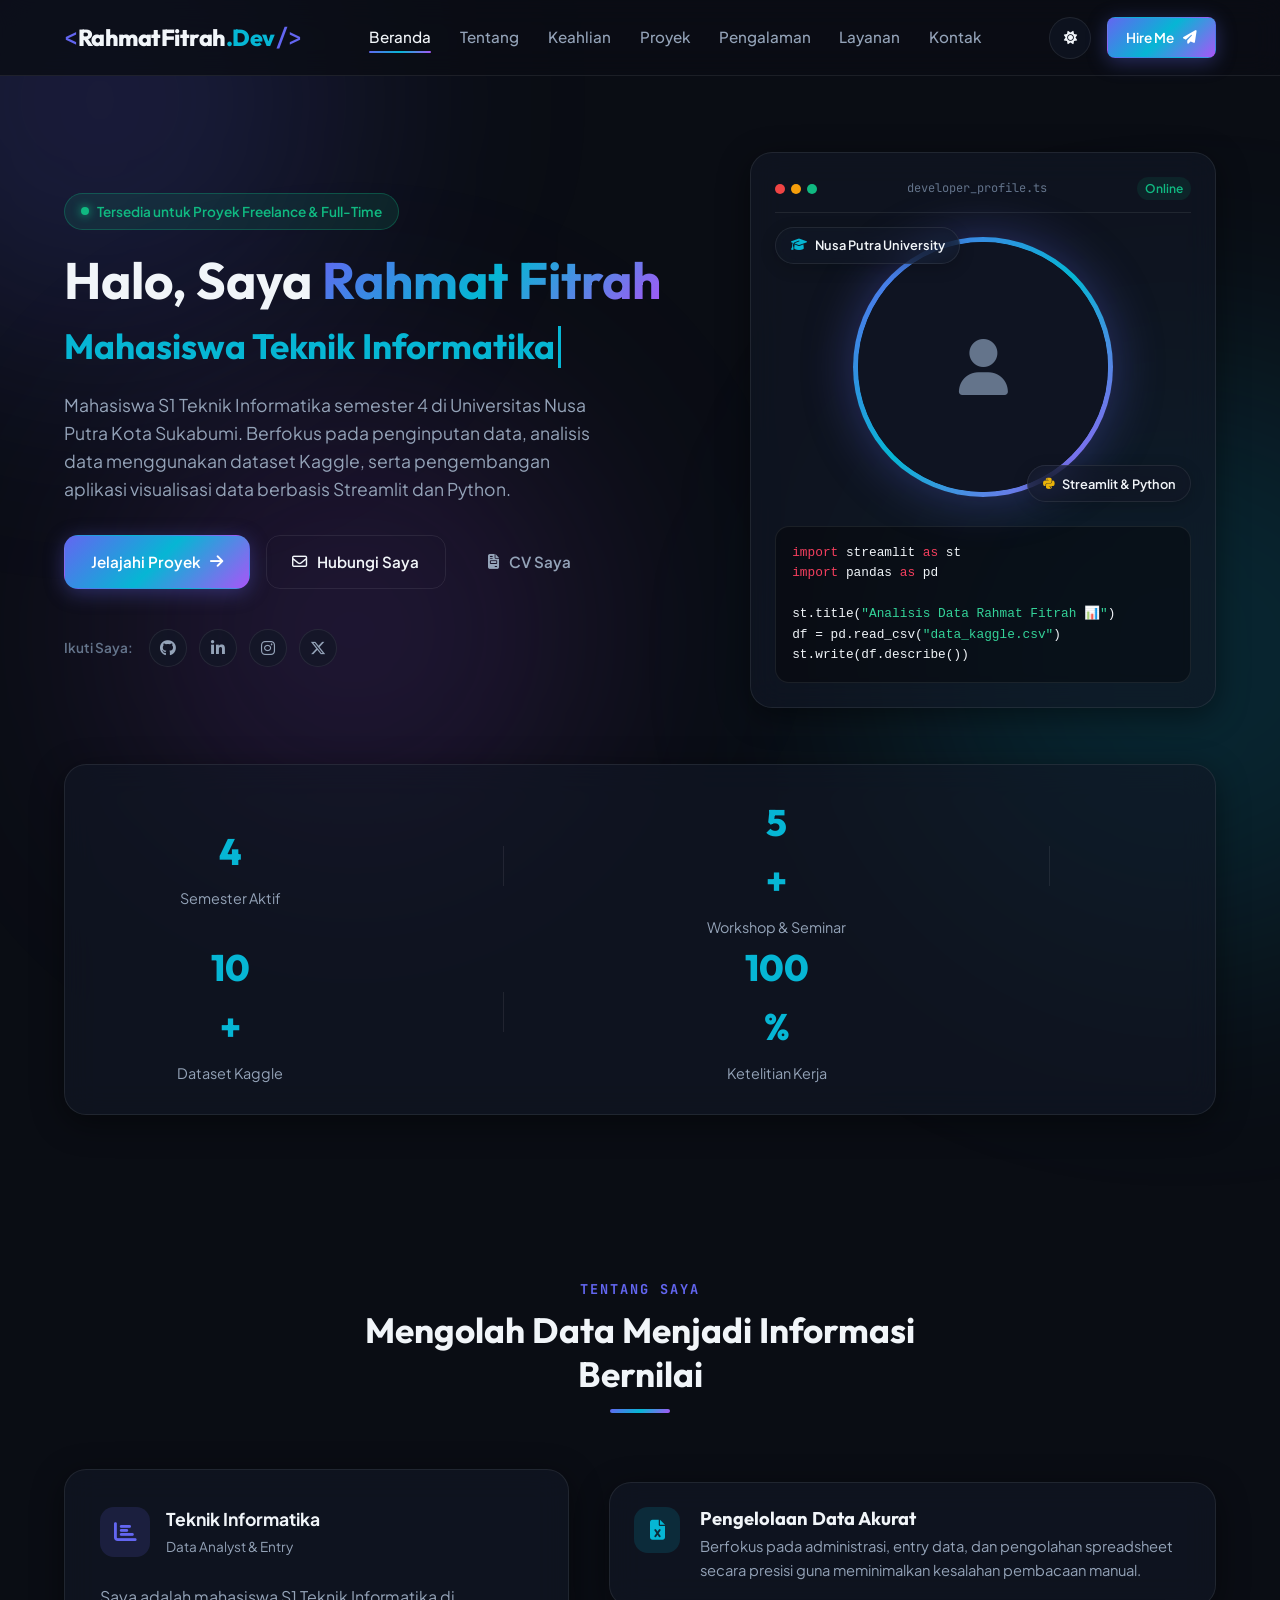
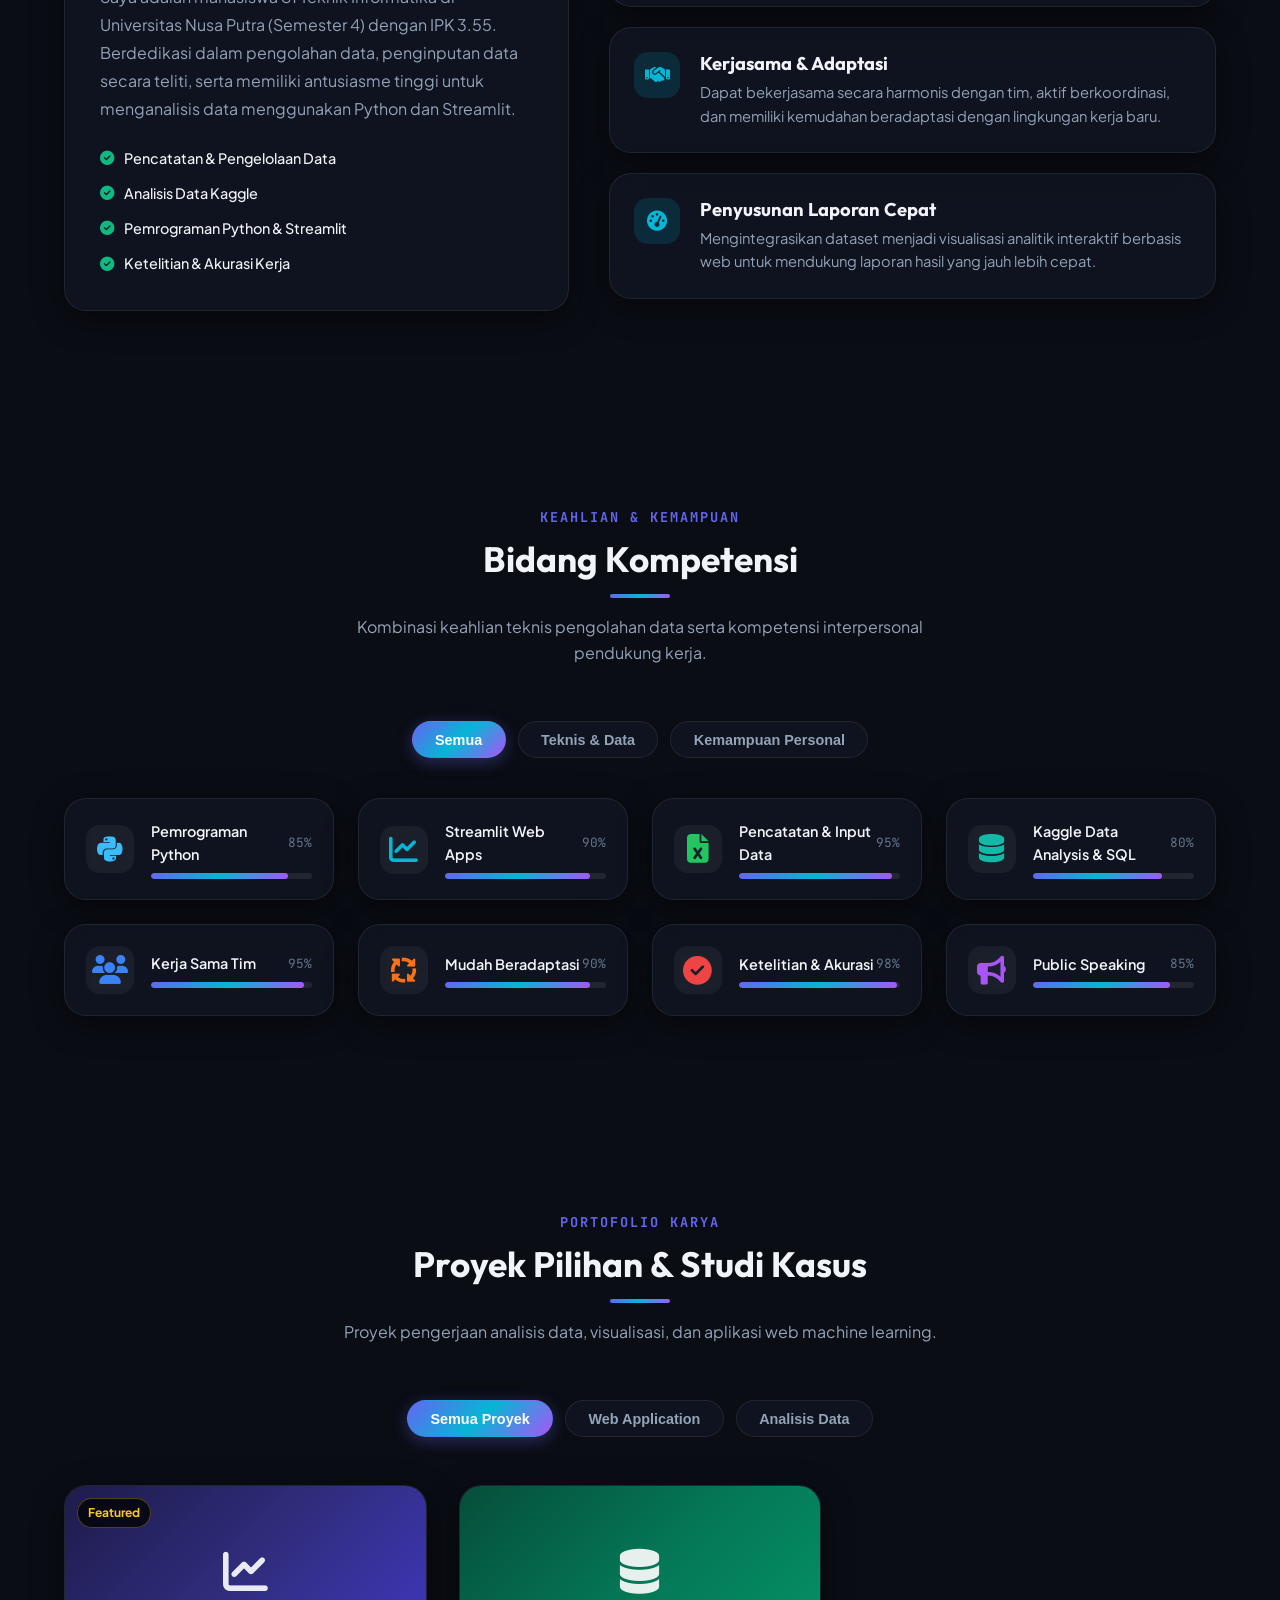
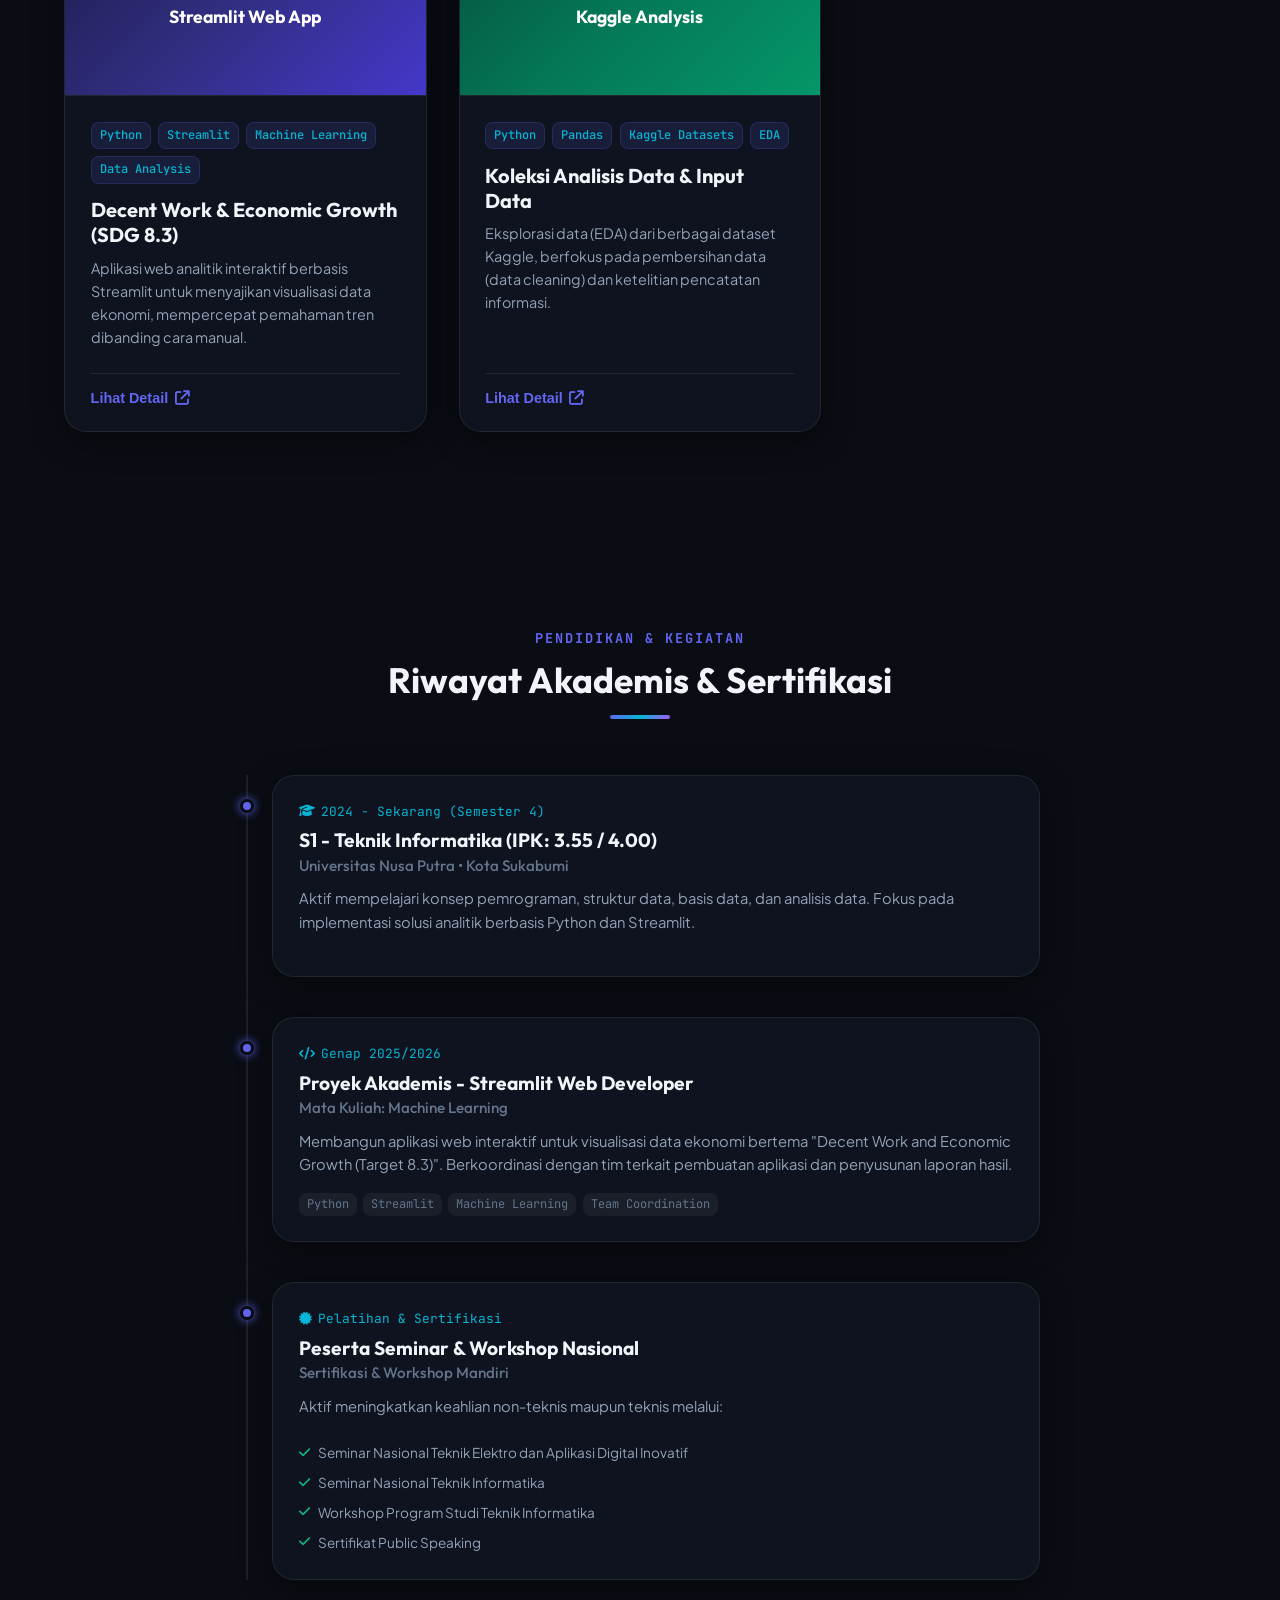
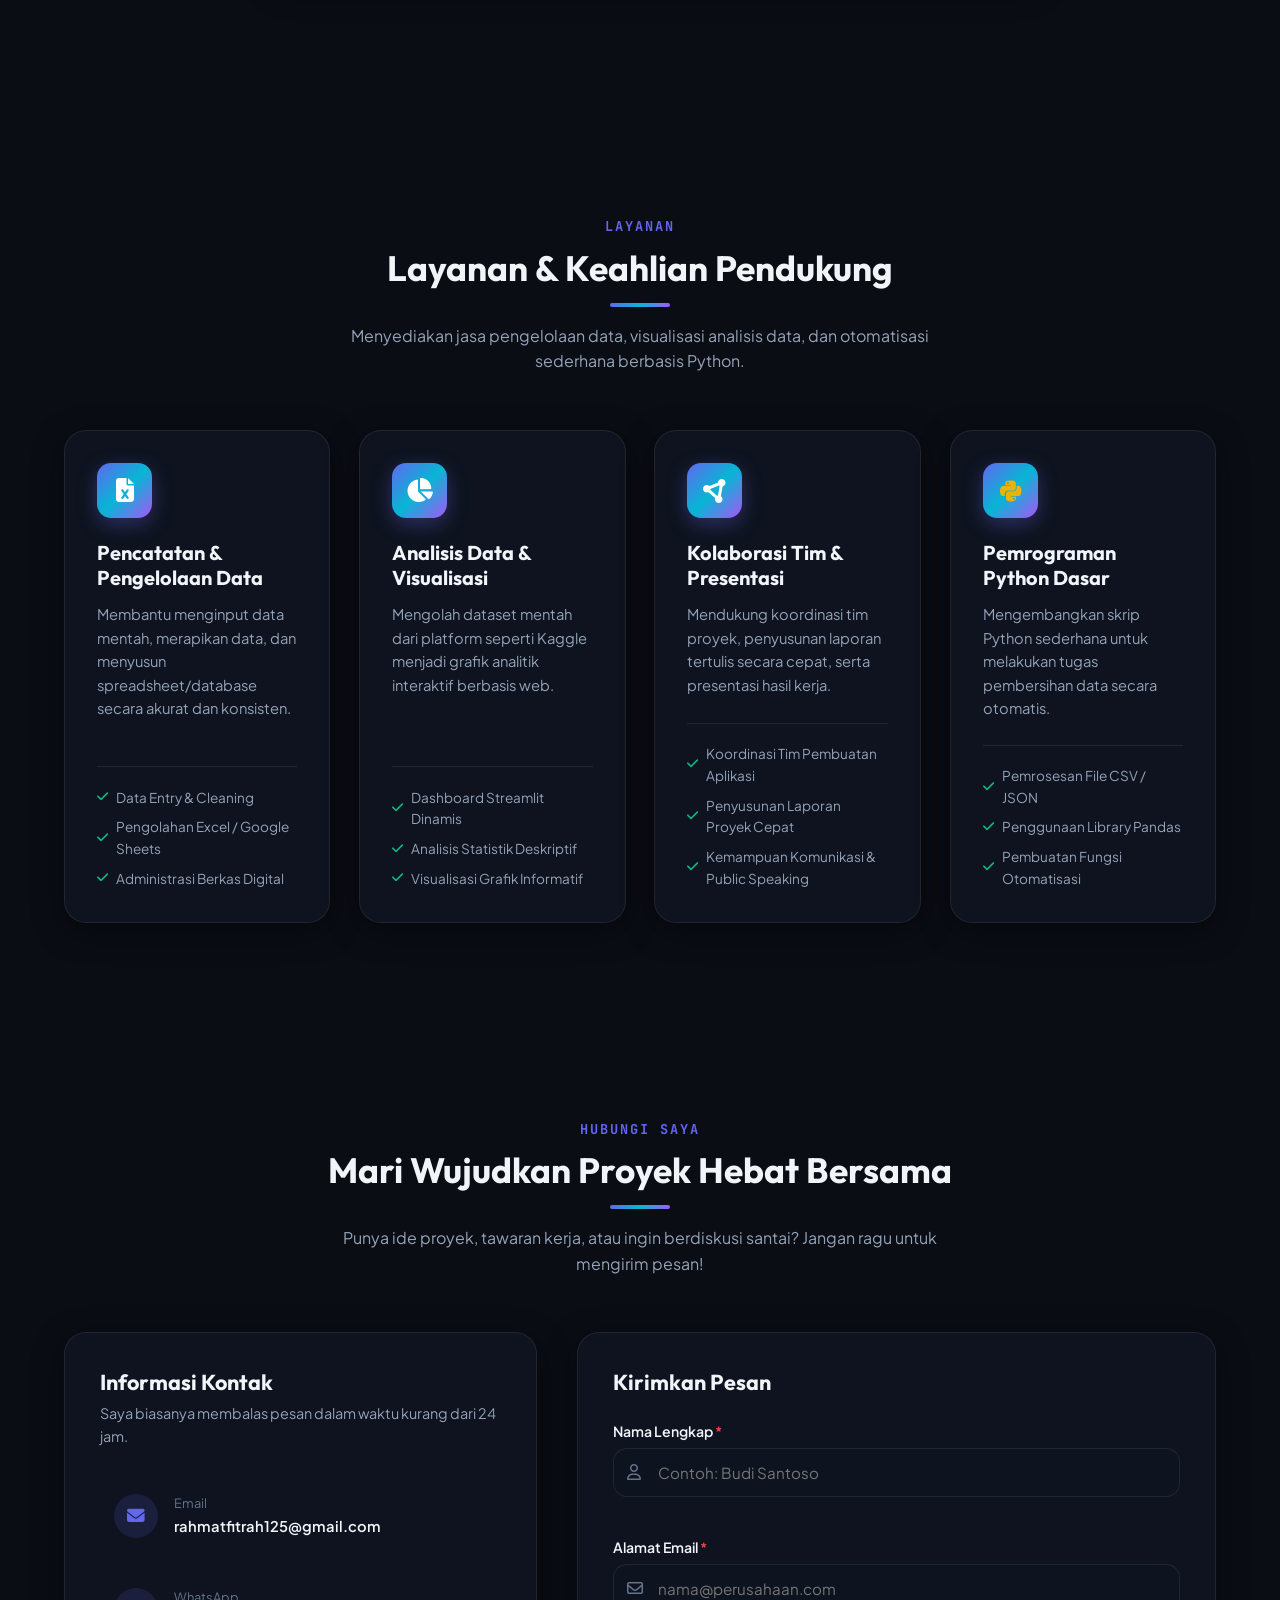
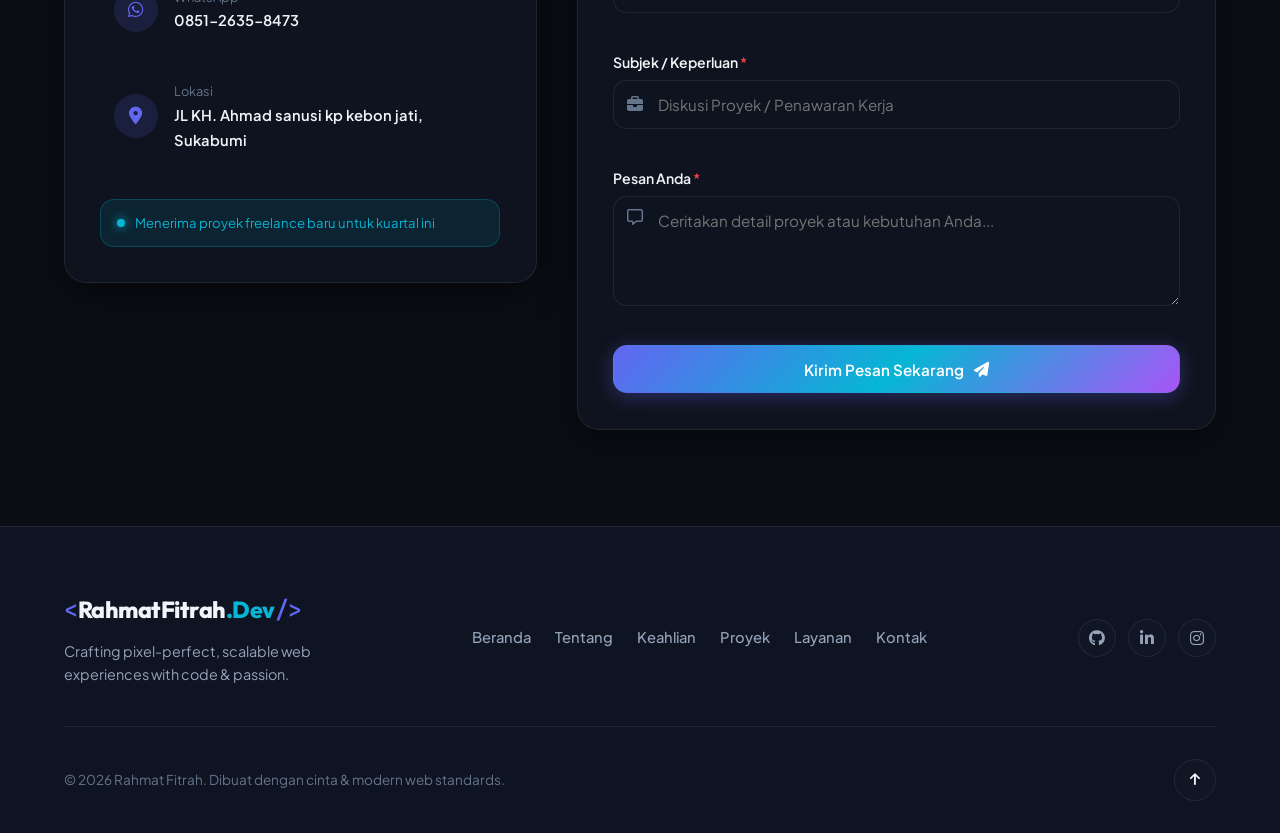
==== index.html @ 79ca33c0 "Add files via upload" ====
<!DOCTYPE html>
<html lang="id" data-theme="dark">

<head>
    <meta charset="UTF-8">
    <meta name="viewport" content="width=device-width, initial-scale=1.0">
    <meta name="description"
        content="Portofolio Rahmat Fitrah - Mahasiswa Teknik Informatika & Data Analyst. Menampilkan keahlian analisis data, pemrograman Python, Streamlit, dan administrasi data.">
    <meta name="keywords"
        content="Rahmat Fitrah, Portofolio, Teknik Informatika, Data Analyst Sukabumi, Streamlit, Python Developer, Input Data, Kaggle Indonesia">
    <meta name="author" content="Rahmat Fitrah">

    <!-- Open Graph Meta Tags -->
    <meta property="og:title" content="Rahmat Fitrah | Portofolio Teknik Informatika & Analisis Data">
    <meta property="og:description" content="Koleksi proyek akademik, analisis data Kaggle, dan aplikasi analitik Streamlit.">
    <meta property="og:type" content="website">

    <title>Rahmat Fitrah | Portofolio Teknik Informatika & Analisis Data</title>

    <!-- Google Fonts: Outfit & Plus Jakarta Sans & JetBrains Mono -->
    <link rel="preconnect" href="https://fonts.googleapis.com">
    <link rel="preconnect" href="https://fonts.gstatic.com" crossorigin>
    <link
        href="https://fonts.googleapis.com/css2?family=JetBrains+Mono:wght@400;500;700&family=Outfit:wght@400;500;600;700;800&family=Plus+Jakarta+Sans:wght@300;400;500;600;700&display=swap"
        rel="stylesheet">

    <!-- FontAwesome Icons for clean UI icons -->
    <link rel="stylesheet" href="https://cdnjs.cloudflare.com/ajax/libs/font-awesome/6.5.1/css/all.min.css">

    <!-- Main Stylesheet -->
    <link rel="stylesheet" href="style.css">
</head>

<body>
    <!-- Background Glow & Particles Container -->
    <div class="ambient-glow glow-1"></div>
    <div class="ambient-glow glow-2"></div>
    <div class="ambient-glow glow-3"></div>

    <!-- Header / Navigation Bar -->
    <header class="navbar" id="navbar">
        <div class="container nav-container">
            <a href="#hero" class="brand-logo" aria-label="Beranda">
                <span class="logo-bracket">&lt;</span>
                <span class="logo-name">Rahmat</span>
                <span class="logo-name">Fitrah</span>
                <span class="logo-accent">.Dev</span>
                <span class="logo-bracket">/&gt;</span>
            </a>

            <!-- Desktop Navigation Links -->
            <nav class="nav-menu" id="navMenu">
                <ul class="nav-list">
                    <li class="nav-item"><a href="#hero" class="nav-link active">Beranda</a></li>
                    <li class="nav-item"><a href="#about" class="nav-link">Tentang</a></li>
                    <li class="nav-item"><a href="#skills" class="nav-link">Keahlian</a></li>
                    <li class="nav-item"><a href="#projects" class="nav-link">Proyek</a></li>
                    <li class="nav-item"><a href="#experience" class="nav-link">Pengalaman</a></li>
                    <li class="nav-item"><a href="#services" class="nav-link">Layanan</a></li>
                    <li class="nav-item"><a href="#contact" class="nav-link">Kontak</a></li>
                </ul>
            </nav>

            <!-- Action Buttons: Theme Toggle & CTA -->
            <div class="nav-actions">
                <button class="theme-toggle" id="themeToggle" title="Ganti Tema (Dark/Light)" aria-label="Ganti Tema">
                    <i class="fa-solid fa-moon moon-icon"></i>
                    <i class="fa-solid fa-sun sun-icon"></i>
                </button>

                <a href="#contact" class="btn btn-sm btn-primary nav-cta">
                    <span>Hire Me</span>
                    <i class="fa-solid fa-paper-plane"></i>
                </a>

                <!-- Mobile Menu Toggle Button -->
                <button class="hamburger" id="hamburger" aria-label="Menu Navigasi" aria-expanded="false">
                    <span class="bar"></span>
                    <span class="bar"></span>
                    <span class="bar"></span>
                </button>
            </div>
        </div>
    </header>

    <main>
        <!-- 1. Hero Section -->
        <section class="hero-section" id="hero">
            <div class="container hero-container">
                <div class="hero-content" data-reveal="fade-right">
                    <div class="status-pill">
                        <span class="status-dot"></span>
                        <span>Tersedia untuk Proyek Freelance & Full-Time</span>
                    </div>

                    <h1 class="hero-title">
                        Halo, Saya <span class="gradient-text">Rahmat Fitrah</span><br>
                        <span class="typing-container">
                            <span class="typing-text" id="typingText"></span>
                            <span class="cursor">&nbsp;</span>
                        </span>
                    </h1>

                    <p class="hero-description">
                        Mahasiswa S1 Teknik Informatika semester 4 di Universitas Nusa Putra Kota Sukabumi. Berfokus pada penginputan data, analisis data menggunakan dataset Kaggle, serta pengembangan aplikasi visualisasi data berbasis Streamlit dan Python.
                    </p>

                    <!-- Call To Action Buttons -->
                    <div class="hero-cta-group">
                        <a href="#projects" class="btn btn-primary">
                            <span>Jelajahi Proyek</span>
                            <i class="fa-solid fa-arrow-right"></i>
                        </a>
                        <a href="#contact" class="btn btn-outline">
                            <i class="fa-regular fa-envelope"></i>
                            <span>Hubungi Saya</span>
                        </a>
                        <button class="btn btn-ghost" id="downloadCvBtn" title="Lihat & Cetak CV">
                            <i class="fa-solid fa-file-invoice"></i>
                            <span>CV Saya</span>
                        </button>
                    </div>

                    <!-- Social Links Strip -->
                    <div class="hero-socials">
                        <span class="social-label">Ikuti Saya:</span>
                        <div class="social-icons">
                            <a href="https://github.com" target="_blank" rel="noopener noreferrer" class="social-link"
                                title="GitHub"><i class="fa-brands fa-github"></i></a>
                            <a href="https://linkedin.com" target="_blank" rel="noopener noreferrer" class="social-link"
                                title="LinkedIn"><i class="fa-brands fa-linkedin-in"></i></a>
                            <a href="https://instagram.com" target="_blank" rel="noopener noreferrer"
                                class="social-link" title="Instagram"><i class="fa-brands fa-instagram"></i></a>
                            <a href="https://twitter.com" target="_blank" rel="noopener noreferrer" class="social-link"
                                title="Twitter / X"><i class="fa-brands fa-x-twitter"></i></a>
                        </div>
                    </div>
                </div>

                <!-- Hero Visual / Interactive Card -->
                <div class="hero-visual" data-reveal="fade-left">
                    <div class="visual-card-wrapper">
                        <!-- Glassmorphism Code / Avatar Card -->
                        <div class="profile-card glass-card">
                            <div class="card-header">
                                <div class="window-controls">
                                    <span class="ctrl-dot red"></span>
                                    <span class="ctrl-dot yellow"></span>
                                    <span class="ctrl-dot green"></span>
                                </div>
                                <div class="window-title">developer_profile.ts</div>
                                <div class="badge-status">Online</div>
                            </div>

                            <div class="profile-avatar-container">
                                <div class="avatar-ring">
                                    <div class="avatar-img-box">
                                        <!-- Foto Profil Bulat - Ganti src dengan path foto Anda -->
                                        <img src="c:\Users\hp\OneDrive\Gambar\WhatsApp Image 2026-08-21 at 12.59.18.jpeg"
                                            alt="Foto Profil Rahmat Fitrah" class="avatar-photo"
                                            onerror="this.style.display='none'; this.nextElementSibling.style.display='flex';">
                                        <!-- Fallback siluet jika foto belum ada -->
                                        <div class="avatar-fallback" style="display:none;">
                                            <i class="fa-solid fa-user"></i>
                                        </div>
                                    </div>
                                </div>
                                <div class="floating-badge badge-top">
                                    <i class="fa-solid fa-graduation-cap text-cyan"></i>
                                    <span>Nusa Putra University</span>
                                </div>
                                <div class="floating-badge badge-bottom">
                                    <i class="fa-brands fa-python text-yellow"></i>
                                    <span>Streamlit & Python</span>
                                </div>
                            </div>

                            <!-- Mini Code Snippet in Card -->
                            <div class="code-snippet-box">
                                <pre><code><span class="c-keyword">import</span> streamlit <span class="c-keyword">as</span> st
<span class="c-keyword">import</span> pandas <span class="c-keyword">as</span> pd

st.title(<span class="c-str">"Analisis Data Rahmat Fitrah 📊"</span>)
df = pd.read_csv(<span class="c-str">"data_kaggle.csv"</span>)
st.write(df.describe())</code></pre>
                            </div>
                        </div>
                    </div>
                </div>
            </div>

            <!-- Quick Metrics Counter Strip -->
            <div class="container hero-stats-container" data-reveal="fade-up">
                <div class="stats-grid glass-card">
                    <div class="stat-item">
                        <div class="stat-number" data-target="4">0</div>
                        <div class="stat-suffix"></div>
                        <p class="stat-label">Semester Aktif</p>
                    </div>
                    <div class="stat-divider"></div>
                    <div class="stat-item">
                        <div class="stat-number" data-target="5">0</div>
                        <div class="stat-suffix">+</div>
                        <p class="stat-label">Workshop & Seminar</p>
                    </div>
                    <div class="stat-divider"></div>
                    <div class="stat-item">
                        <div class="stat-number" data-target="10">0</div>
                        <div class="stat-suffix">+</div>
                        <p class="stat-label">Dataset Kaggle</p>
                    </div>
                    <div class="stat-divider"></div>
                    <div class="stat-item">
                        <div class="stat-number" data-target="100">0</div>
                        <div class="stat-suffix">%</div>
                        <p class="stat-label">Ketelitian Kerja</p>
                    </div>
                </div>
            </div>
        </section>

        <!-- 2. About Me Section -->
        <section class="section about-section" id="about">
            <div class="container">
                <div class="section-header" data-reveal="fade-up">
                    <span class="section-subtitle">TENTANG SAYA</span>
                    <h2 class="section-title">Mengolah Data Menjadi Informasi Bernilai</h2>
                    <div class="section-bar"></div>
                </div>

                <div class="about-grid">
                    <div class="about-image-col" data-reveal="fade-right">
                        <div class="about-card glass-card">
                            <div class="about-profile-badge">
                                <div class="badge-icon"><i class="fa-solid fa-chart-bar"></i></div>
                                <div class="badge-text">
                                    <strong>Teknik Informatika</strong>
                                    <span>Data Analyst & Entry</span>
                                </div>
                            </div>
                            <p class="about-bio-text">
                                Saya adalah mahasiswa S1 Teknik Informatika di Universitas Nusa Putra (Semester 4) dengan IPK 3.55. Berdedikasi dalam pengolahan data, penginputan data secara teliti, serta memiliki antusiasme tinggi untuk menganalisis data menggunakan Python dan Streamlit.
                            </p>
                            <div class="about-highlights">
                                <div class="highlight-pill"><i class="fa-solid fa-check-circle"></i> Pencatatan & Pengelolaan Data</div>
                                <div class="highlight-pill"><i class="fa-solid fa-check-circle"></i> Analisis Data Kaggle</div>
                                <div class="highlight-pill"><i class="fa-solid fa-check-circle"></i> Pemrograman Python & Streamlit</div>
                                <div class="highlight-pill"><i class="fa-solid fa-check-circle"></i> Ketelitian & Akurasi Kerja</div>
                            </div>
                        </div>
                    </div>

                    <div class="about-details-col" data-reveal="fade-left">
                        <div class="about-cards-list">
                            <div class="info-card glass-card">
                                <div class="info-icon"><i class="fa-solid fa-file-excel"></i></div>
                                <div class="info-content">
                                    <h3>Pengelolaan Data Akurat</h3>
                                    <p>Berfokus pada administrasi, entry data, dan pengolahan spreadsheet secara presisi guna meminimalkan kesalahan pembacaan manual.</p>
                                </div>
                            </div>

                            <div class="info-card glass-card">
                                <div class="info-icon"><i class="fa-solid fa-handshake"></i></div>
                                <div class="info-content">
                                    <h3>Kerjasama & Adaptasi</h3>
                                    <p>Dapat bekerjasama secara harmonis dengan tim, aktif berkoordinasi, dan memiliki kemudahan beradaptasi dengan lingkungan kerja baru.</p>
                                </div>
                            </div>

                            <div class="info-card glass-card">
                                <div class="info-icon"><i class="fa-solid fa-gauge-high"></i></div>
                                <div class="info-content">
                                    <h3>Penyusunan Laporan Cepat</h3>
                                    <p>Mengintegrasikan dataset menjadi visualisasi analitik interaktif berbasis web untuk mendukung laporan hasil yang jauh lebih cepat.</p>
                                </div>
                            </div>
                        </div>
                    </div>
                </div>
            </div>
        </section>

        <!-- 3. Skills & Tech Stack Section -->
        <section class="section skills-section" id="skills">
            <div class="container">
                <div class="section-header" data-reveal="fade-up">
                    <span class="section-subtitle">KEAHLIAN & KEMAMPUAN</span>
                    <h2 class="section-title">Bidang Kompetensi</h2>
                    <div class="section-bar"></div>
                    <p class="section-desc">Kombinasi keahlian teknis pengolahan data serta kompetensi interpersonal pendukung kerja.</p>
                </div>

                <!-- Category Tabs -->
                <div class="skills-tabs" data-reveal="fade-up">
                    <button class="skill-tab active" data-category="all">Semua</button>
                    <button class="skill-tab" data-category="tech">Teknis & Data</button>
                    <button class="skill-tab" data-category="personal">Kemampuan Personal</button>
                </div>

                <div class="skills-grid" id="skillsGrid">
                    <!-- Teknis & Data -->
                    <div class="skill-card glass-card" data-cat="tech" data-reveal="zoom-in">
                        <div class="skill-icon-wrap"><i class="fa-brands fa-python text-blue-yellow"></i></div>
                        <div class="skill-info">
                            <div class="skill-title-row">
                                <span class="skill-name">Pemrograman Python</span>
                                <span class="skill-percent">85%</span>
                            </div>
                            <div class="progress-bar">
                                <div class="progress-fill" style="width: 85%"></div>
                            </div>
                        </div>
                    </div>

                    <div class="skill-card glass-card" data-cat="tech" data-reveal="zoom-in">
                        <div class="skill-icon-wrap"><i class="fa-solid fa-chart-line text-cyan"></i></div>
                        <div class="skill-info">
                            <div class="skill-title-row">
                                <span class="skill-name">Streamlit Web Apps</span>
                                <span class="skill-percent">90%</span>
                            </div>
                            <div class="progress-bar">
                                <div class="progress-fill" style="width: 90%"></div>
                            </div>
                        </div>
                    </div>

                    <div class="skill-card glass-card" data-cat="tech" data-reveal="zoom-in">
                        <div class="skill-icon-wrap"><i class="fa-solid fa-file-excel text-green"></i></div>
                        <div class="skill-info">
                            <div class="skill-title-row">
                                <span class="skill-name">Pencatatan & Input Data</span>
                                <span class="skill-percent">95%</span>
                            </div>
                            <div class="progress-bar">
                                <div class="progress-fill" style="width: 95%"></div>
                            </div>
                        </div>
                    </div>

                    <div class="skill-card glass-card" data-cat="tech" data-reveal="zoom-in">
                        <div class="skill-icon-wrap"><i class="fa-solid fa-database text-teal"></i></div>
                        <div class="skill-info">
                            <div class="skill-title-row">
                                <span class="skill-name">Kaggle Data Analysis & SQL</span>
                                <span class="skill-percent">80%</span>
                            </div>
                            <div class="progress-bar">
                                <div class="progress-fill" style="width: 80%"></div>
                            </div>
                        </div>
                    </div>

                    <!-- Kemampuan Personal -->
                    <div class="skill-card glass-card" data-cat="personal" data-reveal="zoom-in">
                        <div class="skill-icon-wrap"><i class="fa-solid fa-users text-blue"></i></div>
                        <div class="skill-info">
                            <div class="skill-title-row">
                                <span class="skill-name">Kerja Sama Tim</span>
                                <span class="skill-percent">95%</span>
                            </div>
                            <div class="progress-bar">
                                <div class="progress-fill" style="width: 95%"></div>
                            </div>
                        </div>
                    </div>

                    <div class="skill-card glass-card" data-cat="personal" data-reveal="zoom-in">
                        <div class="skill-icon-wrap"><i class="fa-solid fa-arrows-spin text-orange"></i></div>
                        <div class="skill-info">
                            <div class="skill-title-row">
                                <span class="skill-name">Mudah Beradaptasi</span>
                                <span class="skill-percent">90%</span>
                            </div>
                            <div class="progress-bar">
                                <div class="progress-fill" style="width: 90%"></div>
                            </div>
                        </div>
                    </div>

                    <div class="skill-card glass-card" data-cat="personal" data-reveal="zoom-in">
                        <div class="skill-icon-wrap"><i class="fa-solid fa-circle-check text-red"></i></div>
                        <div class="skill-info">
                            <div class="skill-title-row">
                                <span class="skill-name">Ketelitian & Akurasi</span>
                                <span class="skill-percent">98%</span>
                            </div>
                            <div class="progress-bar">
                                <div class="progress-fill" style="width: 98%"></div>
                            </div>
                        </div>
                    </div>

                    <div class="skill-card glass-card" data-cat="personal" data-reveal="zoom-in">
                        <div class="skill-icon-wrap"><i class="fa-solid fa-bullhorn text-purple"></i></div>
                        <div class="skill-info">
                            <div class="skill-title-row">
                                <span class="skill-name">Public Speaking</span>
                                <span class="skill-percent">85%</span>
                            </div>
                            <div class="progress-bar">
                                <div class="progress-fill" style="width: 85%"></div>
                            </div>
                        </div>
                    </div>
                </div>
            </div>
        </section>
                </div>
            </div>
        </section>

        <!-- 4. Projects Showcase Section -->
        <section class="section projects-section" id="projects">
            <div class="container">
                <div class="section-header" data-reveal="fade-up">
                    <span class="section-subtitle">PORTOFOLIO KARYA</span>
                    <h2 class="section-title">Proyek Pilihan & Studi Kasus</h2>
                    <div class="section-bar"></div>
                    <p class="section-desc">Proyek pengerjaan analisis data, visualisasi, dan aplikasi web machine learning.</p>
                </div>

                <!-- Project Filter Buttons -->
                <div class="project-filters" data-reveal="fade-up">
                    <button class="filter-btn active" data-filter="all">Semua Proyek</button>
                    <button class="filter-btn" data-filter="webapp">Web Application</button>
                    <button class="filter-btn" data-filter="data-analysis">Analisis Data</button>
                </div>

                <!-- Projects Grid -->
                <div class="projects-grid" id="projectsGrid">

                    <!-- Project 1 -->
                    <article class="project-card glass-card" data-category="webapp" data-reveal="fade-up">
                        <div class="project-thumb">
                            <div class="thumb-badge">Featured</div>
                            <div class="thumb-gradient bg-proj-1">
                                <div class="thumb-mockup">
                                    <i class="fa-solid fa-chart-line mockup-icon"></i>
                                    <span>Streamlit Web App</span>
                                </div>
                            </div>
                            <div class="thumb-overlay">
                                <button class="btn btn-sm btn-light open-modal-btn" data-project="1">
                                    <i class="fa-solid fa-eye"></i> Detail Proyek
                                </button>
                            </div>
                        </div>
                        <div class="project-content">
                            <div class="project-tags">
                                <span class="tag">Python</span>
                                <span class="tag">Streamlit</span>
                                <span class="tag">Machine Learning</span>
                                <span class="tag">Data Analysis</span>
                            </div>
                            <h3 class="project-title">Decent Work & Economic Growth (SDG 8.3)</h3>
                            <p class="project-desc">
                                Aplikasi web analitik interaktif berbasis Streamlit untuk menyajikan visualisasi data ekonomi, mempercepat pemahaman tren dibanding cara manual.
                            </p>
                            <div class="project-links">
                                <button class="link-btn open-modal-btn" data-project="1">
                                    <span>Lihat Detail</span>
                                    <i class="fa-solid fa-arrow-up-right-from-square"></i>
                                </button>
                            </div>
                        </div>
                    </article>

                    <!-- Project 2 -->
                    <article class="project-card glass-card" data-category="data-analysis" data-reveal="fade-up">
                        <div class="project-thumb">
                            <div class="thumb-gradient bg-proj-2">
                                <div class="thumb-mockup">
                                    <i class="fa-solid fa-database mockup-icon"></i>
                                    <span>Kaggle Analysis</span>
                                </div>
                            </div>
                            <div class="thumb-overlay">
                                <button class="btn btn-sm btn-light open-modal-btn" data-project="2">
                                    <i class="fa-solid fa-eye"></i> Detail Proyek
                                </button>
                            </div>
                        </div>
                        <div class="project-content">
                            <div class="project-tags">
                                <span class="tag">Python</span>
                                <span class="tag">Pandas</span>
                                <span class="tag">Kaggle Datasets</span>
                                <span class="tag">EDA</span>
                            </div>
                            <h3 class="project-title">Koleksi Analisis Data & Input Data</h3>
                            <p class="project-desc">
                                Eksplorasi data (EDA) dari berbagai dataset Kaggle, berfokus pada pembersihan data (data cleaning) dan ketelitian pencatatan informasi.
                            </p>
                            <div class="project-links">
                                <button class="link-btn open-modal-btn" data-project="2">
                                    <span>Lihat Detail</span>
                                    <i class="fa-solid fa-arrow-up-right-from-square"></i>
                                </button>
                            </div>
                        </div>
                    </article>

                </div>
            </div>
        </section>

        <!-- 5. Experience & Education Timeline -->
        <section class="section experience-section" id="experience">
            <div class="container">
                <div class="section-header" data-reveal="fade-up">
                    <span class="section-subtitle">PENDIDIKAN & KEGIATAN</span>
                    <h2 class="section-title">Riwayat Akademis & Sertifikasi</h2>
                    <div class="section-bar"></div>
                </div>

                <div class="timeline-container">
                    <!-- Timeline Item 1 (Education) -->
                    <div class="timeline-item" data-reveal="fade-up">
                        <div class="timeline-dot"></div>
                        <div class="timeline-content glass-card">
                            <div class="timeline-date"><i class="fa-solid fa-graduation-cap"></i> 2024 - Sekarang (Semester 4)</div>
                            <h3 class="timeline-role">S1 - Teknik Informatika (IPK: 3.55 / 4.00)</h3>
                            <h4 class="timeline-company">Universitas Nusa Putra • Kota Sukabumi</h4>
                            <p class="timeline-desc">
                                Aktif mempelajari konsep pemrograman, struktur data, basis data, dan analisis data. Fokus pada implementasi solusi analitik berbasis Python dan Streamlit.
                            </p>
                        </div>
                    </div>

                    <!-- Timeline Item 2 (Projects) -->
                    <div class="timeline-item" data-reveal="fade-up">
                        <div class="timeline-dot"></div>
                        <div class="timeline-content glass-card">
                            <div class="timeline-date"><i class="fa-solid fa-code"></i> Genap 2025/2026</div>
                            <h3 class="timeline-role">Proyek Akademis - Streamlit Web Developer</h3>
                            <h4 class="timeline-company">Mata Kuliah: Machine Learning</h4>
                            <p class="timeline-desc">
                                Membangun aplikasi web interaktif untuk visualisasi data ekonomi bertema "Decent Work and Economic Growth (Target 8.3)". Berkoordinasi dengan tim terkait pembuatan aplikasi dan penyusunan laporan hasil.
                            </p>
                            <div class="timeline-tags">
                                <span>Python</span>
                                <span>Streamlit</span>
                                <span>Machine Learning</span>
                                <span>Team Coordination</span>
                            </div>
                        </div>
                    </div>

                    <!-- Timeline Item 3 (Certifications) -->
                    <div class="timeline-item" data-reveal="fade-up">
                        <div class="timeline-dot"></div>
                        <div class="timeline-content glass-card">
                            <div class="timeline-date"><i class="fa-solid fa-certificate"></i> Pelatihan & Sertifikasi</div>
                            <h3 class="timeline-role">Peserta Seminar & Workshop Nasional</h3>
                            <h4 class="timeline-company">Sertifikasi & Workshop Mandiri</h4>
                            <p class="timeline-desc">
                                Aktif meningkatkan keahlian non-teknis maupun teknis melalui:
                            </p>
                            <ul class="service-features" style="border: none; padding: 0.5rem 0 0 0; margin: 0;">
                                <li><i class="fa-solid fa-check text-green"></i> Seminar Nasional Teknik Elektro dan Aplikasi Digital Inovatif</li>
                                <li><i class="fa-solid fa-check text-green"></i> Seminar Nasional Teknik Informatika</li>
                                <li><i class="fa-solid fa-check text-green"></i> Workshop Program Studi Teknik Informatika</li>
                                <li><i class="fa-solid fa-check text-green"></i> Sertifikat Public Speaking</li>
                            </ul>
                        </div>
                    </div>
                </div>
            </div>
        </section>

        <!-- 6. Services Section -->
        <section class="section services-section" id="services">
            <div class="container">
                <div class="section-header" data-reveal="fade-up">
                    <span class="section-subtitle">LAYANAN</span>
                    <h2 class="section-title">Layanan & Keahlian Pendukung</h2>
                    <div class="section-bar"></div>
                    <p class="section-desc">Menyediakan jasa pengelolaan data, visualisasi analisis data, dan otomatisasi sederhana berbasis Python.</p>
                </div>

                <div class="services-grid">
                    <div class="service-card glass-card" data-reveal="fade-up">
                        <div class="service-icon"><i class="fa-solid fa-file-excel"></i></div>
                        <h3>Pencatatan & Pengelolaan Data</h3>
                        <p>Membantu menginput data mentah, merapikan data, dan menyusun spreadsheet/database secara akurat dan konsisten.</p>
                        <ul class="service-features">
                            <li><i class="fa-solid fa-check"></i> Data Entry & Cleaning</li>
                            <li><i class="fa-solid fa-check"></i> Pengolahan Excel / Google Sheets</li>
                            <li><i class="fa-solid fa-check"></i> Administrasi Berkas Digital</li>
                        </ul>
                    </div>

                    <div class="service-card glass-card" data-reveal="fade-up">
                        <div class="service-icon"><i class="fa-solid fa-chart-pie"></i></div>
                        <h3>Analisis Data & Visualisasi</h3>
                        <p>Mengolah dataset mentah dari platform seperti Kaggle menjadi grafik analitik interaktif berbasis web.</p>
                        <ul class="service-features">
                            <li><i class="fa-solid fa-check"></i> Dashboard Streamlit Dinamis</li>
                            <li><i class="fa-solid fa-check"></i> Analisis Statistik Deskriptif</li>
                            <li><i class="fa-solid fa-check"></i> Visualisasi Grafik Informatif</li>
                        </ul>
                    </div>

                    <div class="service-card glass-card" data-reveal="fade-up">
                        <div class="service-icon"><i class="fa-solid fa-circle-nodes"></i></div>
                        <h3>Kolaborasi Tim & Presentasi</h3>
                        <p>Mendukung koordinasi tim proyek, penyusunan laporan tertulis secara cepat, serta presentasi hasil kerja.</p>
                        <ul class="service-features">
                            <li><i class="fa-solid fa-check"></i> Koordinasi Tim Pembuatan Aplikasi</li>
                            <li><i class="fa-solid fa-check"></i> Penyusunan Laporan Proyek Cepat</li>
                            <li><i class="fa-solid fa-check"></i> Kemampuan Komunikasi & Public Speaking</li>
                        </ul>
                    </div>

                    <div class="service-card glass-card" data-reveal="fade-up">
                        <div class="service-icon"><i class="fa-brands fa-python text-yellow"></i></div>
                        <h3>Pemrograman Python Dasar</h3>
                        <p>Mengembangkan skrip Python sederhana untuk melakukan tugas pembersihan data secara otomatis.</p>
                        <ul class="service-features">
                            <li><i class="fa-solid fa-check"></i> Pemrosesan File CSV / JSON</li>
                            <li><i class="fa-solid fa-check"></i> Penggunaan Library Pandas</li>
                            <li><i class="fa-solid fa-check"></i> Pembuatan Fungsi Otomatisasi</li>
                        </ul>
                    </div>
                </div>
            </div>
        </section>

        <!-- 7. Interactive Contact Section -->
        <section class="section contact-section" id="contact">
            <div class="container">
                <div class="section-header" data-reveal="fade-up">
                    <span class="section-subtitle">HUBUNGI SAYA</span>
                    <h2 class="section-title">Mari Wujudkan Proyek Hebat Bersama</h2>
                    <div class="section-bar"></div>
                    <p class="section-desc">Punya ide proyek, tawaran kerja, atau ingin berdiskusi santai? Jangan ragu
                        untuk mengirim pesan!</p>
                </div>

                <div class="contact-wrapper">
                    <!-- Contact Info Cards -->
                    <div class="contact-info-column" data-reveal="fade-right">
                        <div class="contact-card glass-card">
                            <div class="contact-header">
                                <h3>Informasi Kontak</h3>
                                <p>Saya biasanya membalas pesan dalam waktu kurang dari 24 jam.</p>
                            </div>

                            <div class="contact-items">
                                <a href="mailto:rahmatfitrah125@gmail.com" class="contact-item">
                                    <div class="item-icon"><i class="fa-solid fa-envelope"></i></div>
                                    <div class="item-text">
                                        <span class="item-label">Email</span>
                                        <span class="item-value">rahmatfitrah125@gmail.com</span>
                                    </div>
                                </a>

                                <a href="https://wa.me/6285126358473" target="_blank" rel="noopener noreferrer"
                                    class="contact-item">
                                    <div class="item-icon"><i class="fa-brands fa-whatsapp"></i></div>
                                    <div class="item-text">
                                        <span class="item-label">WhatsApp</span>
                                        <span class="item-value">0851-2635-8473</span>
                                    </div>
                                </a>

                                <div class="contact-item">
                                    <div class="item-icon"><i class="fa-solid fa-location-dot"></i></div>
                                    <div class="item-text">
                                        <span class="item-label">Lokasi</span>
                                        <span class="item-value">JL KH. Ahmad sanusi kp kebon jati, Sukabumi</span>
                                    </div>
                                </div>
                            </div>

                            <!-- Available Badge -->
                            <div class="available-badge">
                                <span class="pulse-dot"></span>
                                <span>Menerima proyek freelance baru untuk kuartal ini</span>
                            </div>
                        </div>
                    </div>

                    <!-- Contact Form -->
                    <div class="contact-form-column" data-reveal="fade-left">
                        <form class="contact-form glass-card" id="contactForm" novalidate>
                            <h3 class="form-title">Kirimkan Pesan</h3>

                            <div class="form-group">
                                <label for="name" class="form-label">Nama Lengkap <span
                                        class="required">*</span></label>
                                <div class="input-wrapper">
                                    <i class="fa-regular fa-user input-icon"></i>
                                    <input type="text" id="name" name="name" class="form-control"
                                        placeholder="Contoh: Budi Santoso" required>
                                </div>
                                <span class="error-text" id="nameError"></span>
                            </div>

                            <div class="form-group">
                                <label for="email" class="form-label">Alamat Email <span
                                        class="required">*</span></label>
                                <div class="input-wrapper">
                                    <i class="fa-regular fa-envelope input-icon"></i>
                                    <input type="email" id="email" name="email" class="form-control"
                                        placeholder="nama@perusahaan.com" required>
                                </div>
                                <span class="error-text" id="emailError"></span>
                            </div>

                            <div class="form-group">
                                <label for="subject" class="form-label">Subjek / Keperluan <span
                                        class="required">*</span></label>
                                <div class="input-wrapper">
                                    <i class="fa-solid fa-briefcase input-icon"></i>
                                    <input type="text" id="subject" name="subject" class="form-control"
                                        placeholder="Diskusi Proyek / Penawaran Kerja" required>
                                </div>
                                <span class="error-text" id="subjectError"></span>
                            </div>

                            <div class="form-group">
                                <label for="message" class="form-label">Pesan Anda <span
                                        class="required">*</span></label>
                                <div class="input-wrapper textarea-wrapper">
                                    <i class="fa-regular fa-message input-icon textarea-icon"></i>
                                    <textarea id="message" name="message" class="form-control textarea" rows="4"
                                        placeholder="Ceritakan detail proyek atau kebutuhan Anda..."
                                        required></textarea>
                                </div>
                                <span class="error-text" id="messageError"></span>
                            </div>

                            <button type="submit" class="btn btn-primary btn-block submit-btn" id="submitBtn">
                                <span class="btn-text">Kirim Pesan Sekarang</span>
                                <i class="fa-solid fa-paper-plane btn-icon"></i>
                                <div class="spinner"></div>
                            </button>
                        </form>
                    </div>
                </div>
            </div>
        </section>
    </main>

    <!-- Footer -->
    <footer class="footer">
        <div class="container footer-container">
            <div class="footer-top">
                <div class="footer-brand">
                    <a href="#hero" class="brand-logo">
                        <span class="logo-bracket">&lt;</span>
                        <span class="logo-name">Rahmat</span>
                        <span class="logo-name">Fitrah</span>
                        <span class="logo-accent">.Dev</span>
                        <span class="logo-bracket">/&gt;</span>
                    </a>
                    <p class="footer-tagline">Crafting pixel-perfect, scalable web experiences with code & passion.</p>
                </div>

                <div class="footer-links">
                    <a href="#hero">Beranda</a>
                    <a href="#about">Tentang</a>
                    <a href="#skills">Keahlian</a>
                    <a href="#projects">Proyek</a>
                    <a href="#services">Layanan</a>
                    <a href="#contact">Kontak</a>
                </div>

                <div class="footer-socials">
                    <a href="https://github.com/Rahmat-Fitrah" target="_blank" rel="noopener noreferrer"
                        class="social-link" aria-label="GitHub"><i
                            class="fa-brands fa-github"></i></a>
                    <a href="https://linkedin.com" target="_blank" rel="noopener noreferrer" class="social-link"
                        aria-label="LinkedIn"><i class="fa-brands fa-linkedin-in"></i></a>
                    <a href="https://www.instagram.com/rahmat.fitrah0?igsi=ZGhkanFwODQ0dGFy" target="_blank" rel="noopener noreferrer"
                        class="social-link" aria-label="Instagram"><i
                            class="fa-brands fa-instagram"></i></a>
                </div>
            </div>

            <div class="footer-bottom">
                <p class="copyright">&copy; <span id="currentYear">2026</span> Rahmat Fitrah. Dibuat dengan cinta &
                    modern web standards.</p>
                <button class="back-to-top" id="backToTopBtn" aria-label="Kembali ke Atas" title="Kembali ke Atas">
                    <i class="fa-solid fa-arrow-up"></i>
                </button>
            </div>
        </div>
    </footer>

    <!-- Project Detail Modal -->
    <div class="modal-overlay" id="projectModal" aria-hidden="true" role="dialog">
        <div class="modal-card glass-card">
            <button class="modal-close" id="modalCloseBtn" aria-label="Tutup Detail Proyek">&times;</button>
            <div class="modal-body" id="modalBody">
                <!-- Content will be injected dynamically by script.js -->
            </div>
        </div>
    </div>

    <!-- CV Preview Modal -->
    <div class="modal-overlay" id="cvModal" aria-hidden="true" role="dialog">
        <div class="modal-card cv-modal-card glass-card">
            <div class="cv-modal-header">
                <h3>Pratinjau CV Resmi</h3>
                <div class="cv-modal-actions">
                    <button class="btn btn-sm btn-primary" id="printCvBtn">
                        <i class="fa-solid fa-print"></i> Cetak / Simpan PDF
                    </button>
                    <button class="modal-close" id="cvModalCloseBtn" aria-label="Tutup Pratinjau CV">&times;</button>
                </div>
            </div>
            <div class="modal-body">
                <!-- Printable CV Paper Sheet -->
                <div class="cv-paper" id="cvPrintableArea">
                    <div class="cv-header">
                        <div class="cv-header-left">
                            <h1 class="cv-name">Rahmat Fitrah</h1>
                            <div class="cv-title">Mahasiswa Teknik Informatika</div>
                        </div>
                        <div class="cv-header-right">
                            <div class="cv-contact-item">
                                <i class="fa-solid fa-phone"></i>
                                <span>0851-2635-8473</span>
                            </div>
                            <div class="cv-contact-item">
                                <i class="fa-solid fa-envelope"></i>
                                <span>rahmatfitrah125@gmail.com</span>
                            </div>
                            <div class="cv-contact-item">
                                <i class="fa-solid fa-location-dot"></i>
                                <span>JL KH. Ahmad sanusi kp kebon jati</span>
                            </div>
                        </div>
                    </div>

                    <div class="cv-divider"></div>

                    <div class="cv-section">
                        <h2 class="cv-section-title">Profil</h2>
                        <p class="cv-section-content">
                            Mahasiswa Teknik Informatika semester 4 dengan minat menginput data, saya juga di kampus sering mengerjakan projek input data, dan analisis data menggunakan link data dari kaggle.com.
                        </p>
                    </div>

                    <div class="cv-divider"></div>

                    <div class="cv-section">
                        <h2 class="cv-section-title">Pendidikan</h2>
                        <div class="cv-item">
                            <div class="cv-item-header">
                                <strong>S1 Teknik Informatika (Semester 4)</strong>
                                <span class="cv-item-meta">IPK : 3.55 / 4.00</span>
                            </div>
                            <div class="cv-item-sub">Universitas Nusa Putra</div>
                        </div>
                    </div>

                    <div class="cv-divider"></div>

                    <div class="cv-section">
                        <h2 class="cv-section-title">Projek Akademik</h2>
                        <div class="cv-item">
                            <div class="cv-item-header">
                                <strong>DECENT WORK AND ECONOMIC GROWTH (Target 8.3)</strong>
                                <span class="cv-item-meta">Mata Kuliah: Machine Learning | Genap 2025/2026</span>
                            </div>
                            <div class="cv-item-sub">Pencarian data mengenai ekonomi dengan target 8.3 & membuat laporan website menggunakan streamlit.app</div>
                            <ul class="cv-list">
                                <li>Membantu proses pembacaan data lebih cepat daripada membaca manual.</li>
                                <li>Mendukung penyusunan laporan hasil analisis lebih cepat.</li>
                                <li>Berkoordinasi dengan tim terkait proses pembuatan website Streamlit.</li>
                            </ul>
                        </div>
                    </div>

                    <div class="cv-divider"></div>

                    <div class="cv-section">
                        <h2 class="cv-section-title">Kemampuan</h2>
                        <ul class="cv-grid-list">
                            <li>Pencatatan dan pengelolaan data</li>
                            <li>Dapat bekerjasama dengan tim</li>
                            <li>Mudah beradaptasi dengan Lingkungan Kerja</li>
                            <li>Ketelitian dan akurasi kerja</li>
                        </ul>
                    </div>

                    <div class="cv-divider"></div>

                    <div class="cv-section">
                        <h2 class="cv-section-title">Pelatihan dan Sertifikasi</h2>
                        <ul class="cv-bullet-list">
                            <li>Seminar nasional Teknik Elektro dan Aplikasi Digital Inovatif</li>
                            <li>Seminar nasional Teknik Informatika</li>
                            <li>Workshop Prodi Teknik Informatika</li>
                            <li>Sertifikat Public Speaking</li>
                        </ul>
                    </div>
                </div>
            </div>
        </div>
    </div>

    <!-- Toast Notification Container -->
    <div class="toast-container" id="toastContainer"></div>

    <!-- JavaScript -->
    <script src="script.js"></script>
</body>

</html>
---- style.css ----
/* ==========================================================================
   MODERN PORTFOLIO DESIGN SYSTEM & STYLESHEET
   Author: Rahmat Fitrah
   Aesthetic: Glassmorphism, Sleek Dark Mode with Vivid Accents, Micro-interactions
   ========================================================================== */

/* --- 1. CSS Custom Properties / Design Tokens --- */
:root {
  /* Fonts */
  --font-primary: 'Plus Jakarta Sans', system-ui, -apple-system, sans-serif;
  --font-display: 'Outfit', sans-serif;
  --font-mono: 'JetBrains Mono', monospace;

  /* Transitions */
  --transition-fast: 0.2s cubic-bezier(0.4, 0, 0.2, 1);
  --transition-normal: 0.35s cubic-bezier(0.4, 0, 0.2, 1);
  --transition-slow: 0.6s cubic-bezier(0.16, 1, 0.3, 1);

  /* Border Radii */
  --radius-sm: 8px;
  --radius-md: 14px;
  --radius-lg: 22px;
  --radius-full: 9999px;
}

/* Dark Theme (Default) */
[data-theme="dark"] {
  --bg-primary: #0a0d14;
  --bg-secondary: #0f1422;
  --bg-card: rgba(18, 24, 38, 0.65);
  --bg-card-hover: rgba(26, 35, 56, 0.8);
  --bg-input: rgba(15, 20, 34, 0.8);

  --border-color: rgba(255, 255, 255, 0.08);
  --border-hover: rgba(99, 102, 241, 0.4);
  --border-glow: rgba(99, 102, 241, 0.25);

  --text-primary: #f1f5f9;
  --text-secondary: #94a3b8;
  --text-muted: #64748b;

  --accent-primary: #6366f1; /* Indigo */
  --accent-secondary: #06b6d4; /* Cyan */
  --accent-tertiary: #a855f7; /* Purple */
  --accent-gradient: linear-gradient(135deg, #6366f1 0%, #06b6d4 50%, #a855f7 100%);
  --accent-glow: rgba(99, 102, 241, 0.35);

  --glass-bg: rgba(15, 20, 34, 0.7);
  --glass-border: rgba(255, 255, 255, 0.08);
  --glass-shadow: 0 8px 32px 0 rgba(0, 0, 0, 0.45);

  --nav-bg: rgba(10, 13, 20, 0.8);
  --hero-glow-1: rgba(99, 102, 241, 0.18);
  --hero-glow-2: rgba(6, 182, 212, 0.15);
  --hero-glow-3: rgba(168, 85, 247, 0.15);
}

/* Light Theme */
[data-theme="light"] {
  --bg-primary: #f8fafc;
  --bg-secondary: #edf2f7;
  --bg-card: rgba(255, 255, 255, 0.85);
  --bg-card-hover: rgba(255, 255, 255, 0.98);
  --bg-input: #ffffff;

  --border-color: rgba(0, 0, 0, 0.08);
  --border-hover: rgba(79, 70, 229, 0.4);
  --border-glow: rgba(79, 70, 229, 0.2);

  --text-primary: #0f172a;
  --text-secondary: #475569;
  --text-muted: #94a3b8;

  --accent-primary: #4f46e5;
  --accent-secondary: #0284c7;
  --accent-tertiary: #9333ea;
  --accent-gradient: linear-gradient(135deg, #4f46e5 0%, #0284c7 50%, #9333ea 100%);
  --accent-glow: rgba(79, 70, 229, 0.25);

  --glass-bg: rgba(255, 255, 255, 0.8);
  --glass-border: rgba(0, 0, 0, 0.06);
  --glass-shadow: 0 8px 32px 0 rgba(0, 0, 0, 0.08);

  --nav-bg: rgba(248, 250, 252, 0.85);
  --hero-glow-1: rgba(79, 70, 229, 0.12);
  --hero-glow-2: rgba(2, 132, 199, 0.1);
  --hero-glow-3: rgba(147, 51, 234, 0.1);
}

/* --- 2. Global Resets & Base --- */
*, *::before, *::after {
  box-sizing: border-box;
  margin: 0;
  padding: 0;
}

html {
  scroll-behavior: smooth;
  scroll-padding-top: 80px;
  font-size: 16px;
}

body {
  font-family: var(--font-primary);
  background-color: var(--bg-primary);
  color: var(--text-primary);
  line-height: 1.6;
  overflow-x: hidden;
  position: relative;
  transition: background-color var(--transition-normal), color var(--transition-normal);
  -webkit-font-smoothing: antialiased;
}

/* Ambient Glow Blobs */
.ambient-glow {
  position: fixed;
  border-radius: 50%;
  filter: blur(120px);
  z-index: -1;
  pointer-events: none;
  transition: background var(--transition-slow);
}

.glow-1 {
  width: 500px;
  height: 500px;
  top: -150px;
  left: -150px;
  background: var(--hero-glow-1);
}

.glow-2 {
  width: 600px;
  height: 600px;
  top: 40%;
  right: -200px;
  background: var(--hero-glow-2);
}

.glow-3 {
  width: 450px;
  height: 450px;
  bottom: 5%;
  left: 10%;
  background: var(--hero-glow-3);
}

/* Container */
.container {
  width: 100%;
  max-width: 1200px;
  margin: 0 auto;
  padding: 0 1.5rem;
}

/* Typography Helpers */
h1, h2, h3, h4, h5, h6 {
  font-family: var(--font-display);
  font-weight: 700;
  line-height: 1.25;
  color: var(--text-primary);
}

a {
  text-decoration: none;
  color: inherit;
  transition: color var(--transition-fast);
}

ul {
  list-style: none;
}

img {
  max-width: 100%;
  height: auto;
  display: block;
}

.gradient-text {
  background: var(--accent-gradient);
  -webkit-background-clip: text;
  -webkit-text-fill-color: transparent;
  display: inline-block;
}

/* --- 3. Glassmorphism Card Utility --- */
.glass-card {
  background: var(--bg-card);
  backdrop-filter: blur(16px);
  -webkit-backdrop-filter: blur(16px);
  border: 1px solid var(--border-color);
  border-radius: var(--radius-lg);
  box-shadow: var(--glass-shadow);
  transition: transform var(--transition-normal), border-color var(--transition-normal), box-shadow var(--transition-normal), background-color var(--transition-normal);
}

.glass-card:hover {
  border-color: var(--border-hover);
  box-shadow: 0 12px 40px var(--accent-glow);
}

/* --- 4. Buttons & Badges --- */
.btn {
  display: inline-flex;
  align-items: center;
  justify-content: center;
  gap: 0.6rem;
  padding: 0.85rem 1.6rem;
  font-family: var(--font-primary);
  font-size: 0.95rem;
  font-weight: 600;
  border-radius: var(--radius-md);
  border: 1px solid transparent;
  cursor: pointer;
  transition: all var(--transition-normal);
  position: relative;
  overflow: hidden;
}

.btn-primary {
  background: var(--accent-gradient);
  color: #ffffff;
  box-shadow: 0 4px 20px var(--accent-glow);
}

.btn-primary:hover {
  transform: translateY(-3px);
  box-shadow: 0 8px 28px var(--accent-glow);
}

.btn-outline {
  background: transparent;
  border-color: var(--border-color);
  color: var(--text-primary);
}

.btn-outline:hover {
  border-color: var(--accent-primary);
  background: rgba(99, 102, 241, 0.08);
  transform: translateY(-3px);
  color: var(--accent-primary);
}

.btn-ghost {
  background: transparent;
  color: var(--text-secondary);
}

.btn-ghost:hover {
  color: var(--text-primary);
  background: rgba(255, 255, 255, 0.05);
}

.btn-sm {
  padding: 0.55rem 1.1rem;
  font-size: 0.85rem;
  border-radius: var(--radius-sm);
}

.btn-block {
  width: 100%;
}

.btn-light {
  background: rgba(255, 255, 255, 0.95);
  color: #0f172a;
}
.btn-light:hover {
  background: #ffffff;
  transform: scale(1.05);
}

/* Status Pill */
.status-pill {
  display: inline-flex;
  align-items: center;
  gap: 0.5rem;
  padding: 0.4rem 1rem;
  background: rgba(16, 185, 129, 0.12);
  border: 1px solid rgba(16, 185, 129, 0.3);
  border-radius: var(--radius-full);
  font-size: 0.85rem;
  font-weight: 600;
  color: #10b981;
  margin-bottom: 1.25rem;
}

.status-dot {
  width: 8px;
  height: 8px;
  border-radius: 50%;
  background: #10b981;
  box-shadow: 0 0 10px #10b981;
  animation: pulse 2s infinite;
}

@keyframes pulse {
  0%, 100% { opacity: 1; transform: scale(1); }
  50% { opacity: 0.4; transform: scale(0.85); }
}

/* Section Header Structure */
.section {
  padding: 6rem 0;
  position: relative;
}

.section-header {
  text-align: center;
  max-width: 650px;
  margin: 0 auto 3.5rem auto;
}

.section-subtitle {
  font-family: var(--font-mono);
  font-size: 0.85rem;
  font-weight: 700;
  letter-spacing: 2px;
  color: var(--accent-primary);
  display: inline-block;
  margin-bottom: 0.5rem;
}

.section-title {
  font-size: 2.2rem;
  margin-bottom: 0.8rem;
}

.section-bar {
  width: 60px;
  height: 4px;
  background: var(--accent-gradient);
  border-radius: var(--radius-full);
  margin: 0 auto 1rem auto;
}

.section-desc {
  color: var(--text-secondary);
  font-size: 1rem;
}

/* --- 5. Navbar --- */
.navbar {
  position: fixed;
  top: 0;
  left: 0;
  width: 100%;
  z-index: 1000;
  background: var(--nav-bg);
  backdrop-filter: blur(14px);
  -webkit-backdrop-filter: blur(14px);
  border-bottom: 1px solid var(--border-color);
  transition: all var(--transition-normal);
}

.navbar.scrolled {
  padding: 0.2rem 0;
  box-shadow: var(--glass-shadow);
}

.nav-container {
  display: flex;
  align-items: center;
  justify-content: space-between;
  height: 75px;
}

.brand-logo {
  font-family: var(--font-display);
  font-size: 1.45rem;
  font-weight: 800;
  display: flex;
  align-items: center;
  letter-spacing: -0.5px;
}

.logo-bracket {
  color: var(--accent-primary);
  font-family: var(--font-mono);
  font-weight: 600;
}

.logo-accent {
  color: var(--accent-secondary);
}

.nav-list {
  display: flex;
  align-items: center;
  gap: 1.8rem;
}

.nav-link {
  font-size: 0.95rem;
  font-weight: 500;
  color: var(--text-secondary);
  position: relative;
  padding: 0.4rem 0;
}

.nav-link::after {
  content: '';
  position: absolute;
  bottom: 0;
  left: 0;
  width: 0;
  height: 2px;
  background: var(--accent-gradient);
  transition: width var(--transition-normal);
  border-radius: var(--radius-full);
}

.nav-link:hover,
.nav-link.active {
  color: var(--text-primary);
}

.nav-link:hover::after,
.nav-link.active::after {
  width: 100%;
}

.nav-actions {
  display: flex;
  align-items: center;
  gap: 1rem;
}

.theme-toggle {
  background: var(--bg-card);
  border: 1px solid var(--border-color);
  color: var(--text-primary);
  width: 42px;
  height: 42px;
  border-radius: 50%;
  display: flex;
  align-items: center;
  justify-content: center;
  cursor: pointer;
  transition: all var(--transition-normal);
}

.theme-toggle:hover {
  border-color: var(--accent-primary);
  transform: rotate(15deg);
}

[data-theme="dark"] .sun-icon { display: block; }
[data-theme="dark"] .moon-icon { display: none; }
[data-theme="light"] .sun-icon { display: none; }
[data-theme="light"] .moon-icon { display: block; }

.hamburger {
  display: none;
  background: transparent;
  border: none;
  cursor: pointer;
  flex-direction: column;
  gap: 5px;
  padding: 6px;
}

.hamburger .bar {
  width: 24px;
  height: 2px;
  background: var(--text-primary);
  border-radius: 2px;
  transition: all var(--transition-normal);
}

/* --- 6. Hero Section --- */
.hero-section {
  padding: 9.5rem 0 4rem 0;
  min-height: 90vh;
  display: flex;
  flex-direction: column;
  justify-content: center;
  position: relative;
}

.hero-container {
  display: grid;
  grid-template-columns: 1.15fr 0.85fr;
  gap: 3.5rem;
  align-items: center;
}

.hero-title {
  font-size: 3.2rem;
  line-height: 1.18;
  margin-bottom: 1.25rem;
}

.typing-container {
  display: inline-flex;
  align-items: center;
  color: var(--accent-secondary);
  font-size: 2.2rem;
  font-weight: 700;
}

.cursor {
  display: inline-block;
  background-color: var(--accent-secondary);
  width: 3px;
  height: 1.2em;
  margin-left: 3px;
  animation: blink 1s infinite;
}

@keyframes blink {
  0%, 49% { opacity: 1; }
  50%, 100% { opacity: 0; }
}

.hero-description {
  font-size: 1.1rem;
  color: var(--text-secondary);
  margin-bottom: 2rem;
  max-width: 540px;
}

.hero-cta-group {
  display: flex;
  flex-wrap: wrap;
  align-items: center;
  gap: 1rem;
  margin-bottom: 2.5rem;
}

.hero-socials {
  display: flex;
  align-items: center;
  gap: 1rem;
}

.social-label {
  font-size: 0.85rem;
  font-weight: 600;
  color: var(--text-muted);
}

.social-icons {
  display: flex;
  gap: 0.75rem;
}

.social-link {
  width: 38px;
  height: 38px;
  border-radius: 50%;
  background: var(--bg-card);
  border: 1px solid var(--border-color);
  display: flex;
  align-items: center;
  justify-content: center;
  color: var(--text-secondary);
  font-size: 1rem;
  transition: all var(--transition-normal);
}

.social-link:hover {
  color: #ffffff;
  background: var(--accent-primary);
  border-color: var(--accent-primary);
  transform: translateY(-3px);
}

/* Hero Visual Profile Card */
.visual-card-wrapper {
  position: relative;
}

.profile-card {
  padding: 1.5rem;
  position: relative;
  overflow: hidden;
}

.card-header {
  display: flex;
  align-items: center;
  justify-content: space-between;
  border-bottom: 1px solid var(--border-color);
  padding-bottom: 0.75rem;
  margin-bottom: 1.5rem;
}

.window-controls {
  display: flex;
  gap: 6px;
}

.ctrl-dot {
  width: 10px;
  height: 10px;
  border-radius: 50%;
}
.ctrl-dot.red { background: #ef4444; }
.ctrl-dot.yellow { background: #f59e0b; }
.ctrl-dot.green { background: #10b981; }

.window-title {
  font-family: var(--font-mono);
  font-size: 0.75rem;
  color: var(--text-muted);
}

.badge-status {
  font-size: 0.75rem;
  font-weight: 600;
  color: #10b981;
  background: rgba(16, 185, 129, 0.1);
  padding: 2px 8px;
  border-radius: var(--radius-full);
}

.profile-avatar-container {
  display: flex;
  justify-content: center;
  position: relative;
  margin: 1.2rem 0 1.8rem 0;
}

.avatar-ring {
  width: 260px;
  height: 260px;
  border-radius: 50%;
  background: var(--accent-gradient);
  padding: 5px;
  box-shadow: 0 0 50px var(--accent-glow);
  display: flex;
  align-items: center;
  justify-content: center;
}

.avatar-img-box {
  width: 100%;
  height: 100%;
  border-radius: 50%;
  background: var(--bg-secondary);
  display: flex;
  align-items: center;
  justify-content: center;
  overflow: hidden;
}

.avatar-photo {
  width: 100%;
  height: 100%;
  border-radius: 50%;
  object-fit: cover;
  object-position: center top;
  display: block;
}

.avatar-fallback {
  width: 100%;
  height: 100%;
  border-radius: 50%;
  align-items: center;
  justify-content: center;
  font-size: 3.5rem;
  color: var(--text-muted);
  background: var(--bg-secondary);
}

/* Legacy - bisa dihapus setelah foto diupload */
.avatar-placeholder {
  font-size: 3.5rem;
  color: var(--accent-primary);
}

.floating-badge {
  position: absolute;
  background: var(--bg-card);
  backdrop-filter: blur(12px);
  border: 1px solid var(--border-color);
  padding: 0.45rem 0.9rem;
  border-radius: var(--radius-full);
  display: flex;
  align-items: center;
  gap: 0.5rem;
  font-size: 0.8rem;
  font-weight: 600;
  box-shadow: 0 4px 16px rgba(0, 0, 0, 0.2);
  animation: float 4s ease-in-out infinite;
}

.badge-top {
  top: -10px;
  left: 0;
}

.badge-bottom {
  bottom: -5px;
  right: 0;
  animation-delay: 2s;
}

@keyframes float {
  0%, 100% { transform: translateY(0); }
  50% { transform: translateY(-8px); }
}

.code-snippet-box {
  background: rgba(0, 0, 0, 0.35);
  border: 1px solid var(--border-color);
  border-radius: var(--radius-md);
  padding: 1rem;
  font-family: var(--font-mono);
  font-size: 0.8rem;
  overflow-x: auto;
}

.c-keyword { color: #f43f5e; }
.c-var { color: #38bdf8; }
.c-prop { color: #cbd5e1; }
.c-str { color: #34d399; }
.c-num { color: #fbbf24; }
.c-func { color: #a78bfa; }

/* Stats Strip */
.hero-stats-container {
  margin-top: 3.5rem;
}

.stats-grid {
  display: grid;
  grid-template-columns: repeat(4, 1fr);
  padding: 1.8rem;
  text-align: center;
  align-items: center;
}

.stat-item {
  display: flex;
  flex-direction: column;
  align-items: center;
  justify-content: center;
}

.stat-number, .stat-suffix {
  display: inline;
  font-family: var(--font-display);
  font-size: 2.3rem;
  font-weight: 800;
  color: var(--accent-secondary);
}

.stat-label {
  font-size: 0.9rem;
  color: var(--text-secondary);
  margin-top: 0.3rem;
}

.stat-divider {
  width: 1px;
  height: 40px;
  background: var(--border-color);
  margin: 0 auto;
}

/* --- 7. About Section --- */
.about-grid {
  display: grid;
  grid-template-columns: 1fr 1.2fr;
  gap: 2.5rem;
  align-items: center;
}

.about-card {
  padding: 2.2rem;
}

.about-profile-badge {
  display: flex;
  align-items: center;
  gap: 1rem;
  margin-bottom: 1.5rem;
}

.badge-icon {
  width: 50px;
  height: 50px;
  border-radius: var(--radius-md);
  background: rgba(99, 102, 241, 0.15);
  display: flex;
  align-items: center;
  justify-content: center;
  font-size: 1.4rem;
  color: var(--accent-primary);
}

.badge-text strong {
  display: block;
  font-size: 1.1rem;
}

.badge-text span {
  font-size: 0.85rem;
  color: var(--text-secondary);
}

.about-bio-text {
  color: var(--text-secondary);
  margin-bottom: 1.5rem;
  line-height: 1.75;
}

.about-highlights {
  display: grid;
  grid-template-columns: 1fr;
  gap: 0.75rem;
}

.highlight-pill {
  display: flex;
  align-items: center;
  gap: 0.6rem;
  font-size: 0.9rem;
  font-weight: 500;
  color: var(--text-primary);
}

.highlight-pill i {
  color: #10b981;
}

.about-cards-list {
  display: flex;
  flex-direction: column;
  gap: 1.25rem;
}

.info-card {
  padding: 1.5rem;
  display: flex;
  align-items: flex-start;
  gap: 1.25rem;
}

.info-icon {
  width: 46px;
  height: 46px;
  border-radius: var(--radius-md);
  background: rgba(6, 182, 212, 0.15);
  display: flex;
  align-items: center;
  justify-content: center;
  font-size: 1.25rem;
  color: var(--accent-secondary);
  flex-shrink: 0;
}

.info-content h3 {
  font-size: 1.15rem;
  margin-bottom: 0.35rem;
}

.info-content p {
  color: var(--text-secondary);
  font-size: 0.92rem;
}

/* --- 8. Skills Section --- */
.skills-tabs {
  display: flex;
  justify-content: center;
  gap: 0.75rem;
  margin-bottom: 2.5rem;
  flex-wrap: wrap;
}

.skill-tab {
  background: var(--bg-card);
  border: 1px solid var(--border-color);
  padding: 0.6rem 1.4rem;
  border-radius: var(--radius-full);
  color: var(--text-secondary);
  font-weight: 600;
  font-size: 0.9rem;
  cursor: pointer;
  transition: all var(--transition-normal);
}

.skill-tab:hover,
.skill-tab.active {
  background: var(--accent-gradient);
  border-color: transparent;
  color: #ffffff;
  box-shadow: 0 4px 16px var(--accent-glow);
}

.skills-grid {
  display: grid;
  grid-template-columns: repeat(auto-fill, minmax(260px, 1fr));
  gap: 1.5rem;
}

.skill-card {
  padding: 1.3rem;
  display: flex;
  align-items: center;
  gap: 1.1rem;
}

.skill-icon-wrap {
  width: 48px;
  height: 48px;
  border-radius: var(--radius-md);
  background: rgba(255, 255, 255, 0.05);
  display: flex;
  align-items: center;
  justify-content: center;
  font-size: 1.8rem;
  flex-shrink: 0;
}

.skill-info {
  flex-grow: 1;
}

.skill-title-row {
  display: flex;
  justify-content: space-between;
  align-items: center;
  margin-bottom: 0.4rem;
}

.skill-name {
  font-weight: 600;
  font-size: 0.9rem;
}

.skill-percent {
  font-family: var(--font-mono);
  font-size: 0.8rem;
  color: var(--text-muted);
}

.progress-bar {
  width: 100%;
  height: 6px;
  background: rgba(255, 255, 255, 0.08);
  border-radius: var(--radius-full);
  overflow: hidden;
}

.progress-fill {
  height: 100%;
  background: var(--accent-gradient);
  border-radius: var(--radius-full);
  transition: width 1.2s cubic-bezier(0.4, 0, 0.2, 1);
}

/* Colors for Skill Icons */
.text-orange { color: #f97316; }
.text-blue { color: #3b82f6; }
.text-yellow { color: #eab308; }
.text-cyan { color: #06b6d4; }
.text-green { color: #22c55e; }
.text-blue-yellow { color: #38bdf8; }
.text-teal { color: #14b8a6; }
.text-indigo { color: #6366f1; }
.text-red { color: #ef4444; }
.text-sky { color: #0ea5e9; }
.text-purple { color: #a855f7; }
.text-amber { color: #f59e0b; }

/* --- 9. Projects Section --- */
.project-filters {
  display: flex;
  justify-content: center;
  gap: 0.75rem;
  margin-bottom: 3rem;
  flex-wrap: wrap;
}

.filter-btn {
  background: var(--bg-card);
  border: 1px solid var(--border-color);
  padding: 0.6rem 1.4rem;
  border-radius: var(--radius-full);
  color: var(--text-secondary);
  font-weight: 600;
  font-size: 0.9rem;
  cursor: pointer;
  transition: all var(--transition-normal);
}

.filter-btn:hover,
.filter-btn.active {
  background: var(--accent-gradient);
  border-color: transparent;
  color: #ffffff;
  box-shadow: 0 4px 16px var(--accent-glow);
}

.projects-grid {
  display: grid;
  grid-template-columns: repeat(auto-fill, minmax(360px, 1fr));
  gap: 2rem;
}

.project-card {
  overflow: hidden;
  display: flex;
  flex-direction: column;
}

.project-thumb {
  position: relative;
  height: 210px;
  overflow: hidden;
  border-bottom: 1px solid var(--border-color);
}

.thumb-badge {
  position: absolute;
  top: 12px;
  left: 12px;
  background: rgba(0, 0, 0, 0.75);
  backdrop-filter: blur(8px);
  color: #facc15;
  font-size: 0.75rem;
  font-weight: 700;
  padding: 4px 10px;
  border-radius: var(--radius-full);
  z-index: 2;
  border: 1px solid rgba(250, 204, 21, 0.3);
}

.thumb-gradient {
  width: 100%;
  height: 100%;
  display: flex;
  align-items: center;
  justify-content: center;
  transition: transform var(--transition-normal);
}

.bg-proj-1 { background: linear-gradient(135deg, #1e1b4b 0%, #312e81 50%, #4338ca 100%); }
.bg-proj-2 { background: linear-gradient(135deg, #064e3b 0%, #047857 50%, #059669 100%); }

.thumb-mockup {
  display: flex;
  flex-direction: column;
  align-items: center;
  gap: 0.5rem;
  color: #ffffff;
  font-family: var(--font-display);
  font-weight: 700;
  font-size: 1.1rem;
}

.mockup-icon {
  font-size: 2.8rem;
  opacity: 0.9;
}

.thumb-overlay {
  position: absolute;
  top: 0;
  left: 0;
  width: 100%;
  height: 100%;
  background: rgba(10, 13, 20, 0.75);
  backdrop-filter: blur(4px);
  display: flex;
  align-items: center;
  justify-content: center;
  opacity: 0;
  transition: opacity var(--transition-normal);
}

.project-card:hover .thumb-overlay {
  opacity: 1;
}

.project-card:hover .thumb-gradient {
  transform: scale(1.06);
}

.project-content {
  padding: 1.6rem;
  display: flex;
  flex-direction: column;
  flex-grow: 1;
}

.project-tags {
  display: flex;
  flex-wrap: wrap;
  gap: 0.45rem;
  margin-bottom: 0.85rem;
}

.tag {
  font-family: var(--font-mono);
  font-size: 0.75rem;
  font-weight: 500;
  padding: 3px 8px;
  border-radius: var(--radius-sm);
  background: rgba(99, 102, 241, 0.12);
  color: var(--accent-secondary);
  border: 1px solid rgba(99, 102, 241, 0.2);
}

.project-title {
  font-size: 1.25rem;
  margin-bottom: 0.6rem;
  transition: color var(--transition-fast);
}

.project-card:hover .project-title {
  color: var(--accent-primary);
}

.project-desc {
  color: var(--text-secondary);
  font-size: 0.9rem;
  margin-bottom: 1.5rem;
  flex-grow: 1;
}

.project-links {
  display: flex;
  align-items: center;
  justify-content: space-between;
  border-top: 1px solid var(--border-color);
  padding-top: 1rem;
}

.link-btn {
  background: transparent;
  border: none;
  color: var(--accent-primary);
  font-weight: 600;
  font-size: 0.9rem;
  cursor: pointer;
  display: inline-flex;
  align-items: center;
  gap: 0.4rem;
  transition: gap var(--transition-fast);
}

.link-btn:hover {
  gap: 0.7rem;
}

.link-icon {
  color: var(--text-secondary);
  font-size: 1.15rem;
  margin-left: 0.8rem;
  transition: color var(--transition-fast), transform var(--transition-fast);
}

.link-icon:hover {
  color: var(--accent-primary);
  transform: translateY(-2px);
}

/* --- 10. Timeline Section --- */
.timeline-container {
  max-width: 800px;
  margin: 0 auto;
  position: relative;
  padding-left: 2rem;
}

.timeline-container::before {
  content: '';
  position: absolute;
  top: 0;
  bottom: 0;
  left: 6px;
  width: 2px;
  background: var(--border-color);
}

.timeline-item {
  position: relative;
  margin-bottom: 2.5rem;
}

.timeline-dot {
  position: absolute;
  left: -2rem;
  top: 1.5rem;
  width: 14px;
  height: 14px;
  border-radius: 50%;
  background: var(--accent-primary);
  border: 3px solid var(--bg-primary);
  box-shadow: 0 0 10px var(--accent-primary);
}

.timeline-content {
  padding: 1.6rem;
}

.timeline-date {
  font-family: var(--font-mono);
  font-size: 0.8rem;
  color: var(--accent-secondary);
  margin-bottom: 0.4rem;
  display: flex;
  align-items: center;
  gap: 0.4rem;
}

.timeline-role {
  font-size: 1.2rem;
  margin-bottom: 0.2rem;
}

.timeline-company {
  font-size: 0.95rem;
  color: var(--text-muted);
  font-weight: 500;
  margin-bottom: 0.8rem;
}

.timeline-desc {
  color: var(--text-secondary);
  font-size: 0.92rem;
  margin-bottom: 1rem;
}

.timeline-tags {
  display: flex;
  flex-wrap: wrap;
  gap: 0.4rem;
}

.timeline-tags span {
  font-size: 0.75rem;
  font-family: var(--font-mono);
  padding: 2px 8px;
  background: rgba(255, 255, 255, 0.05);
  border-radius: var(--radius-sm);
  color: var(--text-muted);
}

/* --- 11. Services Section --- */
.services-grid {
  display: grid;
  grid-template-columns: repeat(auto-fit, minmax(260px, 1fr));
  gap: 1.8rem;
}

.service-card {
  padding: 2rem;
  display: flex;
  flex-direction: column;
}

.service-icon {
  width: 55px;
  height: 55px;
  border-radius: var(--radius-md);
  background: var(--accent-gradient);
  display: flex;
  align-items: center;
  justify-content: center;
  font-size: 1.5rem;
  color: #ffffff;
  margin-bottom: 1.4rem;
  box-shadow: 0 6px 20px var(--accent-glow);
}

.service-card h3 {
  font-size: 1.25rem;
  margin-bottom: 0.8rem;
}

.service-card p {
  color: var(--text-secondary);
  font-size: 0.92rem;
  margin-bottom: 1.5rem;
  flex-grow: 1;
}

.service-features {
  display: flex;
  flex-direction: column;
  gap: 0.5rem;
  border-top: 1px solid var(--border-color);
  padding-top: 1.2rem;
}

.service-features li {
  font-size: 0.85rem;
  color: var(--text-secondary);
  display: flex;
  align-items: center;
  gap: 0.5rem;
}

.service-features li i {
  color: #10b981;
  font-size: 0.8rem;
}

/* --- 12. Contact Section --- */
.contact-wrapper {
  display: grid;
  grid-template-columns: 0.85fr 1.15fr;
  gap: 2.5rem;
  align-items: flex-start;
}

.contact-card, .contact-form {
  padding: 2.2rem;
}

.contact-header {
  margin-bottom: 2rem;
}

.contact-header h3 {
  font-size: 1.35rem;
  margin-bottom: 0.4rem;
}

.contact-header p {
  color: var(--text-secondary);
  font-size: 0.9rem;
}

.contact-items {
  display: flex;
  flex-direction: column;
  gap: 1.25rem;
  margin-bottom: 2rem;
}

.contact-item {
  display: flex;
  align-items: center;
  gap: 1rem;
  padding: 0.8rem;
  border-radius: var(--radius-md);
  border: 1px solid transparent;
  transition: all var(--transition-fast);
}

.contact-item:hover {
  background: rgba(255, 255, 255, 0.04);
  border-color: var(--border-color);
}

.item-icon {
  width: 44px;
  height: 44px;
  border-radius: 50%;
  background: rgba(99, 102, 241, 0.15);
  display: flex;
  align-items: center;
  justify-content: center;
  color: var(--accent-primary);
  font-size: 1.1rem;
  flex-shrink: 0;
}

.item-label {
  display: block;
  font-size: 0.8rem;
  color: var(--text-muted);
}

.item-value {
  font-size: 0.92rem;
  font-weight: 600;
  color: var(--text-primary);
}

.available-badge {
  display: flex;
  align-items: center;
  gap: 0.6rem;
  padding: 0.8rem 1rem;
  background: rgba(6, 182, 212, 0.1);
  border: 1px solid rgba(6, 182, 212, 0.25);
  border-radius: var(--radius-md);
  font-size: 0.82rem;
  color: var(--accent-secondary);
}

.pulse-dot {
  width: 8px;
  height: 8px;
  border-radius: 50%;
  background: var(--accent-secondary);
  box-shadow: 0 0 10px var(--accent-secondary);
  animation: pulse 2s infinite;
}

/* Contact Form Elements */
.form-title {
  font-size: 1.35rem;
  margin-bottom: 1.5rem;
}

.form-group {
  margin-bottom: 1.25rem;
}

.form-label {
  display: block;
  font-size: 0.88rem;
  font-weight: 600;
  margin-bottom: 0.4rem;
  color: var(--text-primary);
}

.required {
  color: #ef4444;
}

.input-wrapper {
  position: relative;
  display: flex;
  align-items: center;
}

.input-icon {
  position: absolute;
  left: 14px;
  color: var(--text-muted);
  font-size: 1rem;
  pointer-events: none;
}

.textarea-icon {
  top: 14px;
}

.form-control {
  width: 100%;
  padding: 0.85rem 1rem 0.85rem 2.75rem;
  background: var(--bg-input);
  border: 1px solid var(--border-color);
  border-radius: var(--radius-md);
  color: var(--text-primary);
  font-family: var(--font-primary);
  font-size: 0.95rem;
  transition: all var(--transition-fast);
}

.form-control:focus {
  outline: none;
  border-color: var(--accent-primary);
  box-shadow: 0 0 0 3px rgba(99, 102, 241, 0.2);
}

.textarea {
  resize: vertical;
  min-height: 110px;
}

.error-text {
  display: block;
  font-size: 0.8rem;
  color: #ef4444;
  margin-top: 0.3rem;
  min-height: 1.1em;
}

/* Submit Button & Spinner */
.submit-btn .spinner {
  display: none;
  width: 18px;
  height: 18px;
  border: 2px solid rgba(255, 255, 255, 0.3);
  border-top-color: #ffffff;
  border-radius: 50%;
  animation: spin 0.8s linear infinite;
}

.submit-btn.loading .btn-text,
.submit-btn.loading .btn-icon {
  display: none;
}

.submit-btn.loading .spinner {
  display: block;
}

@keyframes spin {
  to { transform: rotate(360deg); }
}

/* --- 13. Footer --- */
.footer {
  background: var(--bg-secondary);
  border-top: 1px solid var(--border-color);
  padding: 4rem 0 2rem 0;
}

.footer-top {
  display: grid;
  grid-template-columns: 1.5fr 2fr 1fr;
  gap: 2.5rem;
  align-items: center;
  padding-bottom: 2.5rem;
  border-bottom: 1px solid var(--border-color);
}

.footer-tagline {
  color: var(--text-secondary);
  font-size: 0.9rem;
  margin-top: 0.75rem;
  max-width: 320px;
}

.footer-links {
  display: flex;
  flex-wrap: wrap;
  justify-content: center;
  gap: 1.5rem;
}

.footer-links a {
  color: var(--text-secondary);
  font-size: 0.92rem;
  font-weight: 500;
}

.footer-links a:hover {
  color: var(--accent-primary);
}

.footer-socials {
  display: flex;
  justify-content: flex-end;
  gap: 0.75rem;
}

.footer-bottom {
  display: flex;
  justify-content: space-between;
  align-items: center;
  padding-top: 2rem;
}

.copyright {
  font-size: 0.85rem;
  color: var(--text-muted);
}

.back-to-top {
  width: 42px;
  height: 42px;
  border-radius: 50%;
  background: var(--bg-card);
  border: 1px solid var(--border-color);
  color: var(--text-primary);
  display: flex;
  align-items: center;
  justify-content: center;
  cursor: pointer;
  transition: all var(--transition-normal);
}

.back-to-top:hover {
  background: var(--accent-primary);
  border-color: var(--accent-primary);
  color: #ffffff;
  transform: translateY(-4px);
}

/* --- 14. Project Detail Modal --- */
.modal-overlay {
  position: fixed;
  top: 0;
  left: 0;
  width: 100%;
  height: 100%;
  background: rgba(0, 0, 0, 0.75);
  backdrop-filter: blur(8px);
  z-index: 2000;
  display: flex;
  align-items: center;
  justify-content: center;
  padding: 1.5rem;
  opacity: 0;
  visibility: hidden;
  transition: opacity var(--transition-normal), visibility var(--transition-normal);
}

.modal-overlay.active {
  opacity: 1;
  visibility: visible;
}

.modal-card {
  max-width: 750px;
  width: 100%;
  max-height: 85vh;
  overflow-y: auto;
  padding: 2.2rem;
  position: relative;
  transform: scale(0.95) translateY(20px);
  transition: transform var(--transition-normal);
  background: var(--bg-secondary);
}

.modal-overlay.active .modal-card {
  transform: scale(1) translateY(0);
}

.modal-close {
  position: absolute;
  top: 1.2rem;
  right: 1.4rem;
  background: transparent;
  border: none;
  font-size: 2rem;
  line-height: 1;
  color: var(--text-muted);
  cursor: pointer;
  transition: color var(--transition-fast);
}

.modal-close:hover {
  color: #ef4444;
}

.modal-project-header {
  margin-bottom: 1.5rem;
}

.modal-project-title {
  font-size: 1.8rem;
  margin-bottom: 0.5rem;
}

.modal-section-title {
  font-size: 1.15rem;
  margin: 1.2rem 0 0.5rem 0;
  color: var(--accent-secondary);
}

.modal-body p {
  color: var(--text-secondary);
  font-size: 0.95rem;
  line-height: 1.7;
}

.modal-actions {
  display: flex;
  gap: 1rem;
  margin-top: 2rem;
}

/* --- 15. Toast Notifications --- */
.toast-container {
  position: fixed;
  bottom: 2rem;
  right: 2rem;
  z-index: 2100;
  display: flex;
  flex-direction: column;
  gap: 0.75rem;
}

.toast {
  background: var(--bg-card);
  backdrop-filter: blur(12px);
  border: 1px solid var(--border-color);
  box-shadow: 0 10px 30px rgba(0, 0, 0, 0.4);
  padding: 1rem 1.4rem;
  border-radius: var(--radius-md);
  display: flex;
  align-items: center;
  gap: 0.8rem;
  color: var(--text-primary);
  font-size: 0.92rem;
  font-weight: 500;
  animation: slideInRight 0.35s ease forwards;
  max-width: 380px;
}

.toast.toast-success {
  border-left: 4px solid #10b981;
}

.toast.toast-success i {
  color: #10b981;
}

.toast.toast-error {
  border-left: 4px solid #ef4444;
}

.toast.toast-error i {
  color: #ef4444;
}

@keyframes slideInRight {
  from { opacity: 0; transform: translateX(50px); }
  to { opacity: 1; transform: translateX(0); }
}

/* --- 16. Scroll Reveal Animations --- */
[data-reveal] {
  opacity: 0;
  transition: opacity 0.8s cubic-bezier(0.16, 1, 0.3, 1), transform 0.8s cubic-bezier(0.16, 1, 0.3, 1);
}

[data-reveal="fade-up"] { transform: translateY(35px); }
[data-reveal="fade-down"] { transform: translateY(-35px); }
[data-reveal="fade-left"] { transform: translateX(45px); }
[data-reveal="fade-right"] { transform: translateX(-45px); }
[data-reveal="zoom-in"] { transform: scale(0.9); }

[data-reveal].revealed {
  opacity: 1;
  transform: translate(0) scale(1);
}

/* --- 17. Responsive Media Queries --- */
@media (max-width: 992px) {
  .hero-container {
    grid-template-columns: 1fr;
    text-align: center;
    gap: 3rem;
  }

  .hero-content {
    display: flex;
    flex-direction: column;
    align-items: center;
  }

  .hero-description {
    margin-left: auto;
    margin-right: auto;
  }

  .hero-cta-group {
    justify-content: center;
  }

  .hero-socials {
    justify-content: center;
  }

  .about-grid {
    grid-template-columns: 1fr;
  }

  .contact-wrapper {
    grid-template-columns: 1fr;
  }

  .footer-top {
    grid-template-columns: 1fr;
    text-align: center;
    gap: 2rem;
  }

  .footer-tagline {
    margin: 0.75rem auto 0 auto;
  }

  .footer-socials {
    justify-content: center;
  }
}

@media (max-width: 768px) {
  .hero-title {
    font-size: 2.4rem;
  }

  .typing-container {
    font-size: 1.6rem;
  }

  .stats-grid {
    grid-template-columns: 1fr 1fr;
    gap: 1.5rem;
  }

  .stat-divider {
    display: none;
  }

  .projects-grid {
    grid-template-columns: 1fr;
  }

  .hamburger {
    display: flex;
  }

  .nav-menu {
    position: fixed;
    top: 75px;
    left: -100%;
    width: 100%;
    height: calc(100vh - 75px);
    background: var(--bg-primary);
    backdrop-filter: blur(20px);
    display: flex;
    flex-direction: column;
    padding: 2.5rem 1.5rem;
    transition: left var(--transition-normal);
    border-top: 1px solid var(--border-color);
  }

  .nav-menu.open {
    left: 0;
  }

  .nav-list {
    flex-direction: column;
    align-items: flex-start;
    gap: 1.5rem;
    width: 100%;
  }

  .nav-link {
    font-size: 1.2rem;
  }

  .nav-cta {
    display: none;
  }

  .hamburger.active .bar:nth-child(1) {
    transform: translateY(7px) rotate(45deg);
  }
  .hamburger.active .bar:nth-child(2) {
    opacity: 0;
  }
  .hamburger.active .bar:nth-child(3) {
    transform: translateY(-7px) rotate(-45deg);
  }
}

@media (max-width: 480px) {
  .hero-title {
    font-size: 2rem;
  }
  
  .stats-grid {
    grid-template-columns: 1fr;
  }

  .modal-card {
    padding: 1.5rem;
  }

  .toast-container {
    left: 1rem;
    right: 1rem;
    bottom: 1rem;
  }
}

/* ==========================================================================
   18. CV Modal & Print Layout Styling
   ========================================================================== */
.cv-modal-card {
  max-width: 850px !important;
  width: 90% !important;
  border-radius: var(--radius-lg);
  padding: 1.5rem 2rem 2rem 2rem !important;
}

.cv-modal-header {
  display: flex;
  justify-content: space-between;
  align-items: center;
  margin-bottom: 1.2rem;
  border-bottom: 1px solid var(--border-color);
  padding-bottom: 0.8rem;
}

.cv-modal-header h3 {
  font-size: 1.25rem;
  font-weight: 700;
  color: var(--text-primary);
}

.cv-modal-actions {
  display: flex;
  align-items: center;
  gap: 1.5rem;
  padding-right: 2rem;
}

.cv-paper {
  background: #ffffff;
  color: #111827;
  padding: 2.5rem;
  border-radius: var(--radius-sm);
  box-shadow: 0 4px 20px rgba(0, 0, 0, 0.15);
  font-family: 'Plus Jakarta Sans', sans-serif;
  line-height: 1.5;
  text-align: left;
}

.cv-header {
  display: flex;
  justify-content: space-between;
  align-items: flex-start;
  gap: 1.5rem;
}

.cv-header-left {
  flex: 1.2;
}

.cv-header-right {
  flex: 0.8;
  display: flex;
  flex-direction: column;
  align-items: flex-start;
  gap: 0.4rem;
  font-size: 0.85rem;
}

.cv-name {
  font-size: 2.4rem;
  font-weight: 800;
  color: #111827;
  line-height: 1.1;
  margin-bottom: 0.3rem;
  font-family: 'Outfit', sans-serif;
}

.cv-title {
  font-size: 1rem;
  color: var(--accent-primary);
  font-weight: 700;
  text-transform: uppercase;
  letter-spacing: 0.05em;
}

.cv-contact-item {
  display: flex;
  align-items: center;
  gap: 0.5rem;
  color: #374151;
}

.cv-contact-item i {
  color: #4b5563;
  width: 14px;
}

.cv-divider {
  height: 1px;
  background-color: #e5e7eb;
  margin: 1.2rem 0;
}

.cv-section-title {
  font-size: 1.15rem;
  font-weight: 800;
  color: #111827;
  margin-bottom: 0.75rem;
  font-family: 'Outfit', sans-serif;
  text-transform: uppercase;
  letter-spacing: 0.05em;
  border-bottom: 2px solid #111827;
  padding-bottom: 0.2rem;
  display: inline-block;
}

.cv-section-content {
  font-size: 0.92rem;
  color: #374151;
}

.cv-item {
  margin-bottom: 0.75rem;
}

.cv-item-header {
  display: flex;
  justify-content: space-between;
  font-size: 0.95rem;
  color: #111827;
  flex-wrap: wrap;
  gap: 0.5rem;
}

.cv-item-meta {
  font-family: var(--font-mono);
  font-size: 0.85rem;
  font-weight: 600;
  color: #4b5563;
}

.cv-item-sub {
  font-size: 0.88rem;
  color: #4b5563;
  font-weight: 600;
  margin-bottom: 0.35rem;
}

.cv-list {
  padding-left: 1.1rem;
  font-size: 0.88rem;
  color: #374151;
  display: flex;
  flex-direction: column;
  gap: 0.2rem;
}

.cv-list li {
  list-style-type: disc;
}

.cv-bullet-list {
  padding-left: 1.1rem;
  font-size: 0.88rem;
  color: #374151;
  display: flex;
  flex-direction: column;
  gap: 0.3rem;
}

.cv-bullet-list li {
  list-style-type: disc;
}

.cv-grid-list {
  display: grid;
  grid-template-columns: repeat(2, 1fr);
  gap: 0.4rem 1.5rem;
  padding-left: 1.1rem;
  font-size: 0.88rem;
  color: #374151;
}

.cv-grid-list li {
  list-style-type: disc;
}

/* @media screen adjustments for smaller viewports */
@media (max-width: 600px) {
  .cv-header {
    flex-direction: column;
    gap: 1rem;
  }
  .cv-header-right {
    align-items: flex-start;
  }
  .cv-paper {
    padding: 1.5rem;
  }
  .cv-grid-list {
    grid-template-columns: 1fr;
  }
}

/* Printing styles */
@media print {
  /* Hide every element on the page */
  body * {
    visibility: hidden !important;
  }
  
  /* Show only the CV printable area */
  #cvPrintableArea, #cvPrintableArea * {
    visibility: visible !important;
  }
  
  #cvPrintableArea {
    position: absolute;
    left: 0;
    top: 0;
    width: 100%;
    margin: 0 !important;
    padding: 0 !important;
    box-shadow: none !important;
    background: #ffffff !important;
    color: #000000 !important;
  }

  .cv-name, .cv-section-title {
    color: #000000 !important;
    border-bottom-color: #000000 !important;
  }
  
  .cv-title {
    color: #333333 !important;
  }

  .cv-contact-item, .cv-section-content, .cv-item-header, .cv-item-meta, .cv-item-sub, li {
    color: #111111 !important;
  }

  .cv-divider {
    border-bottom: 1px solid #cccccc !important;
    background-color: transparent !important;
  }
}
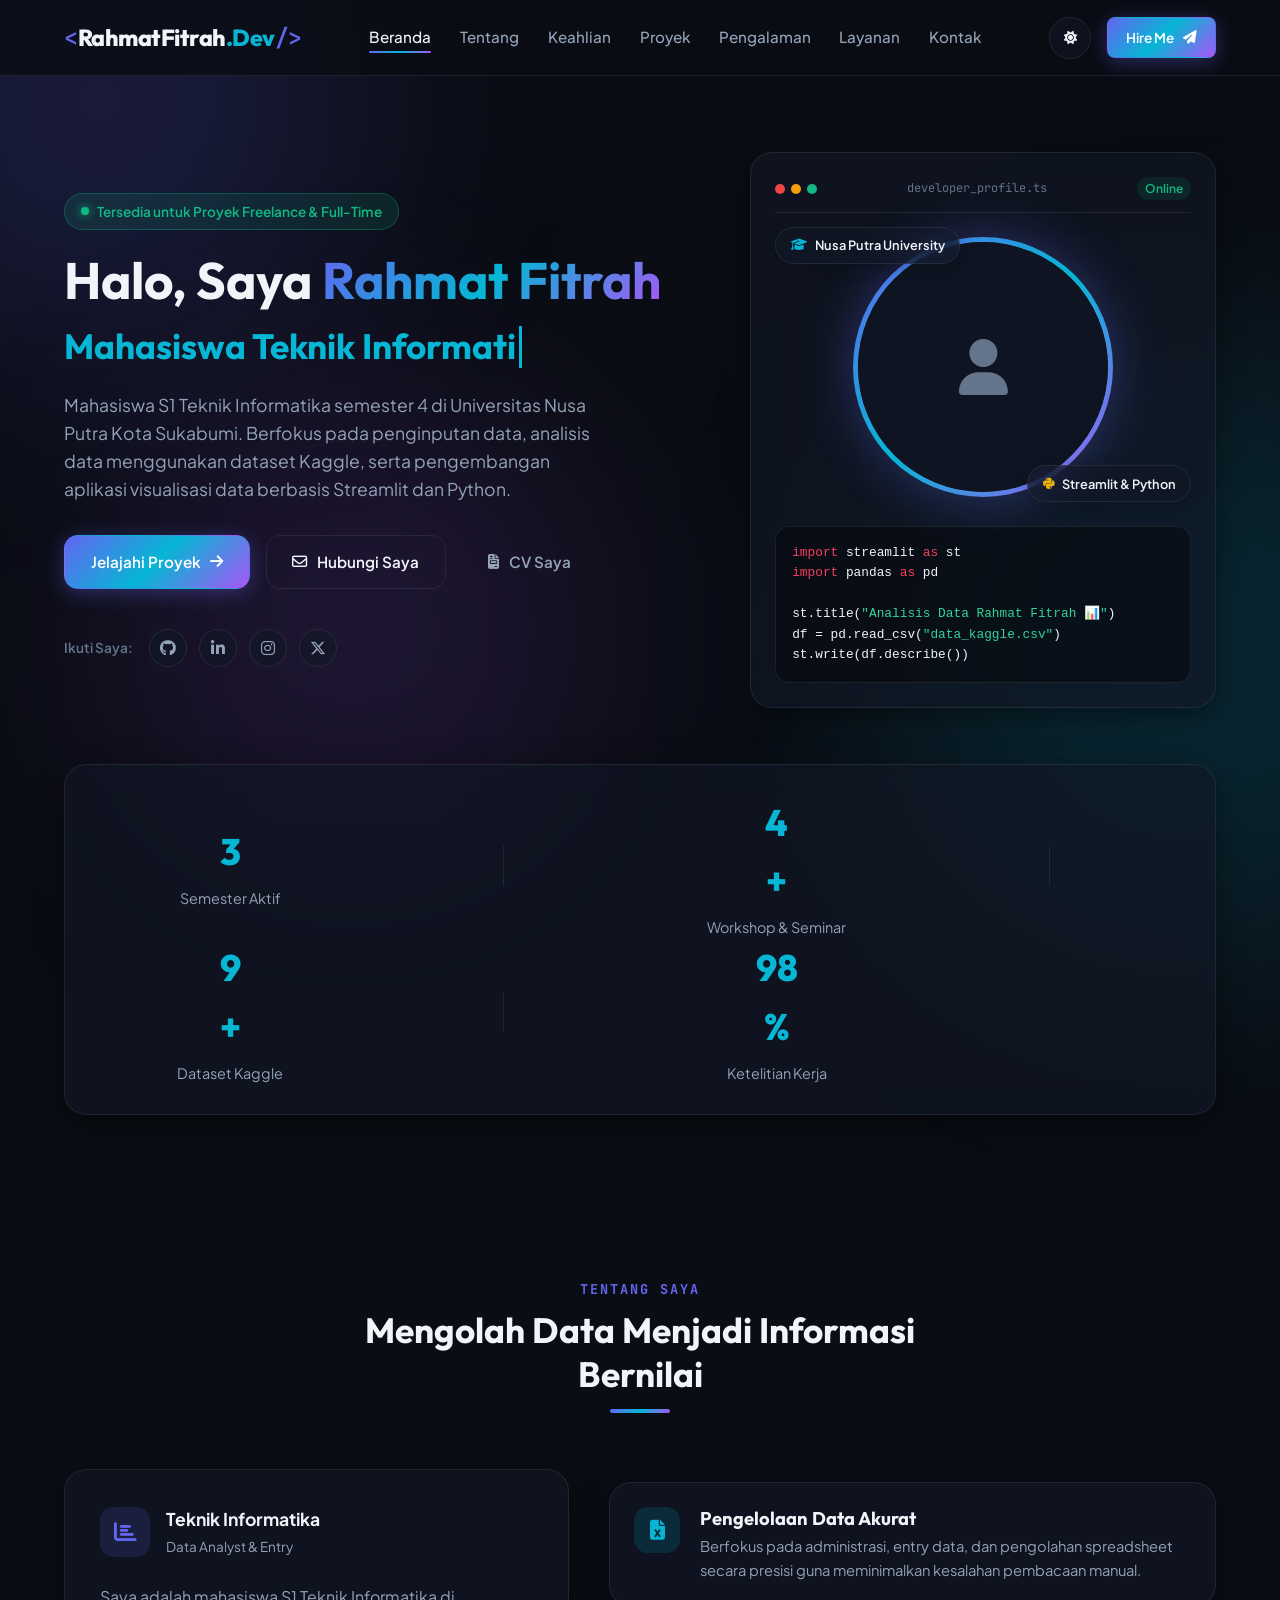
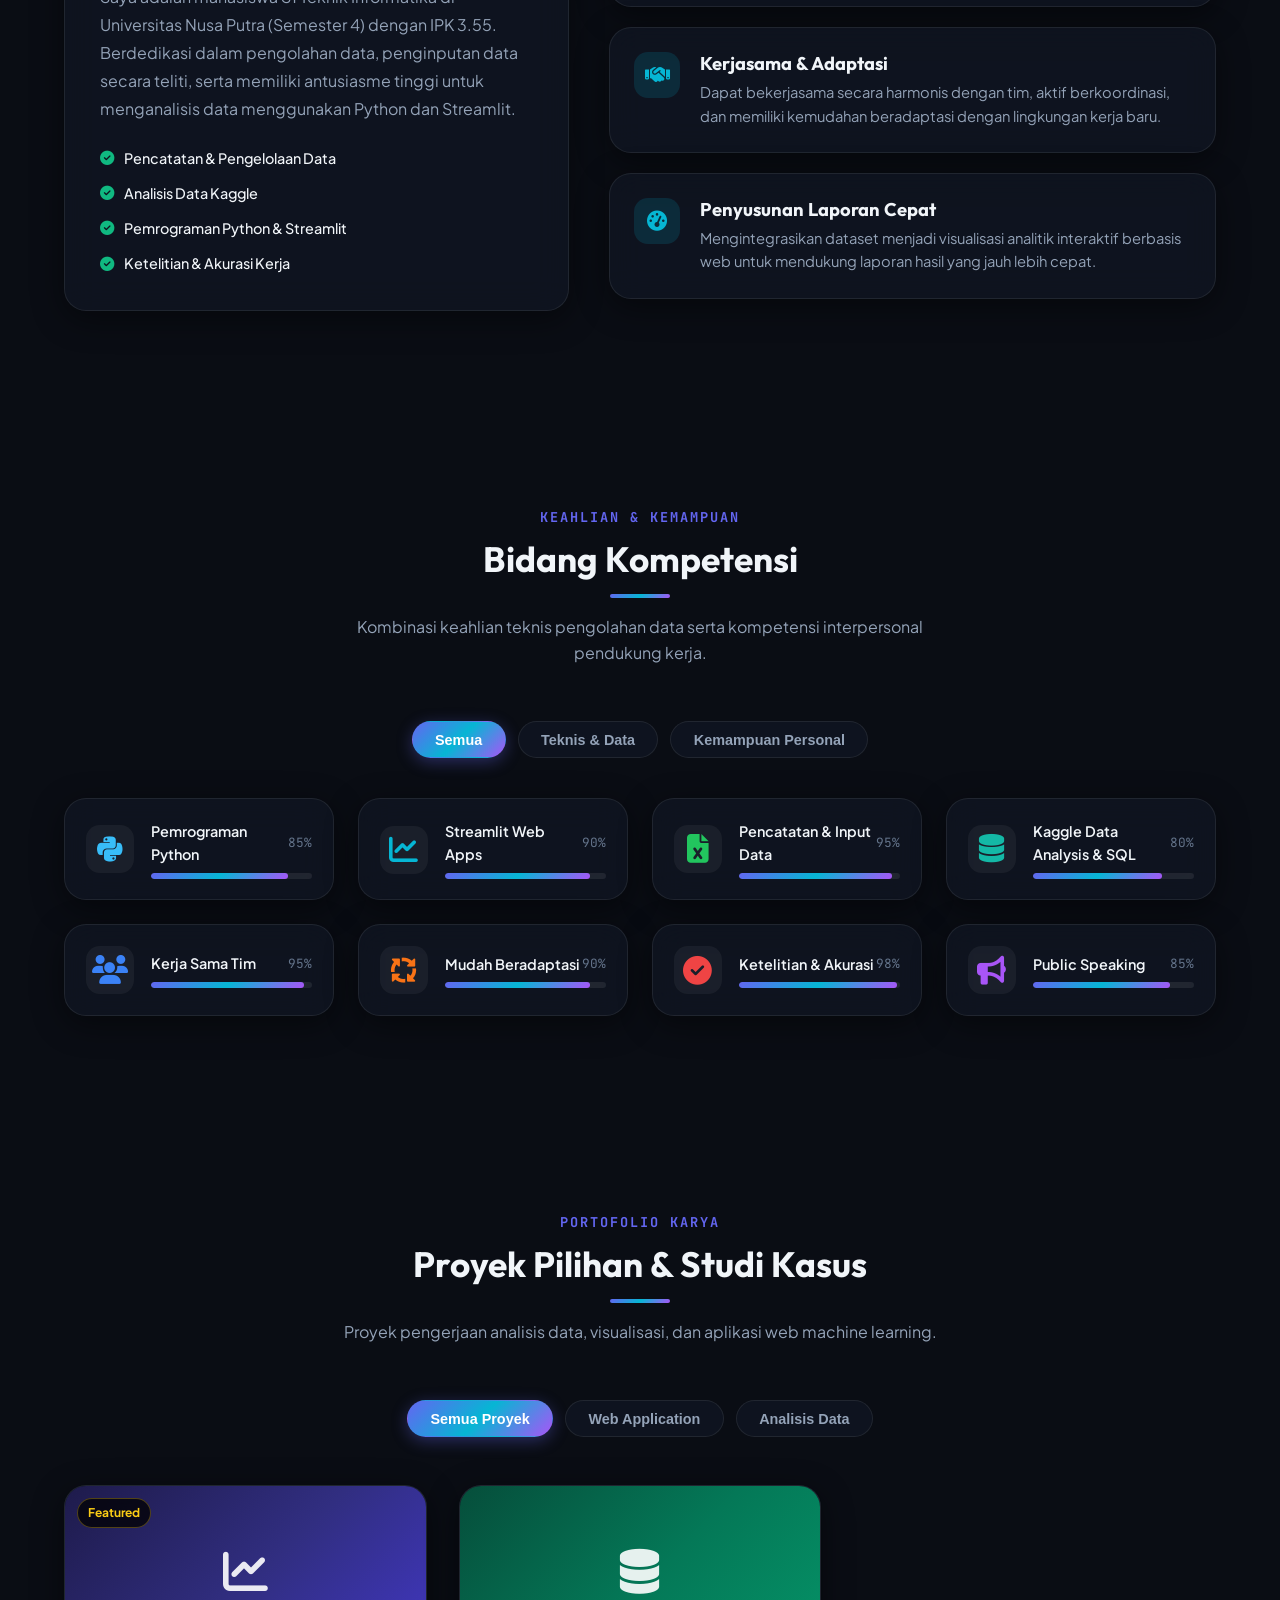
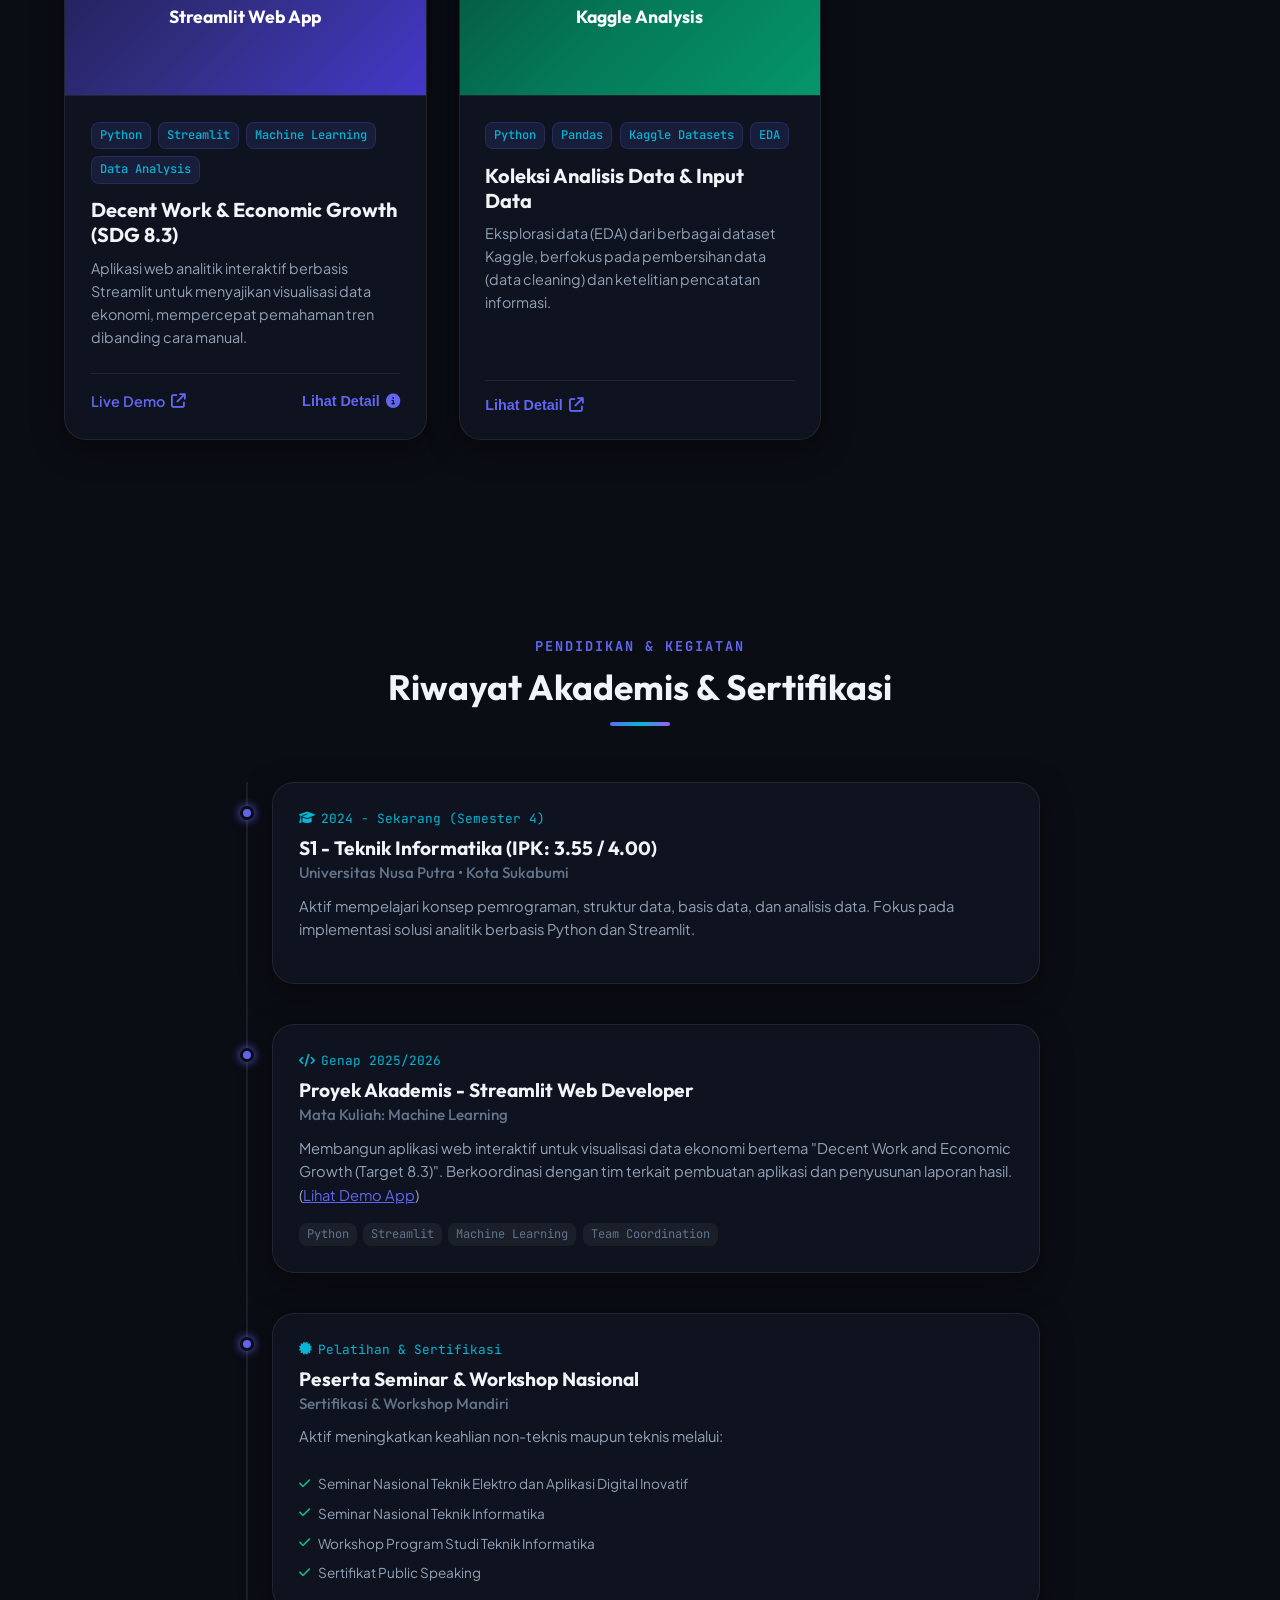
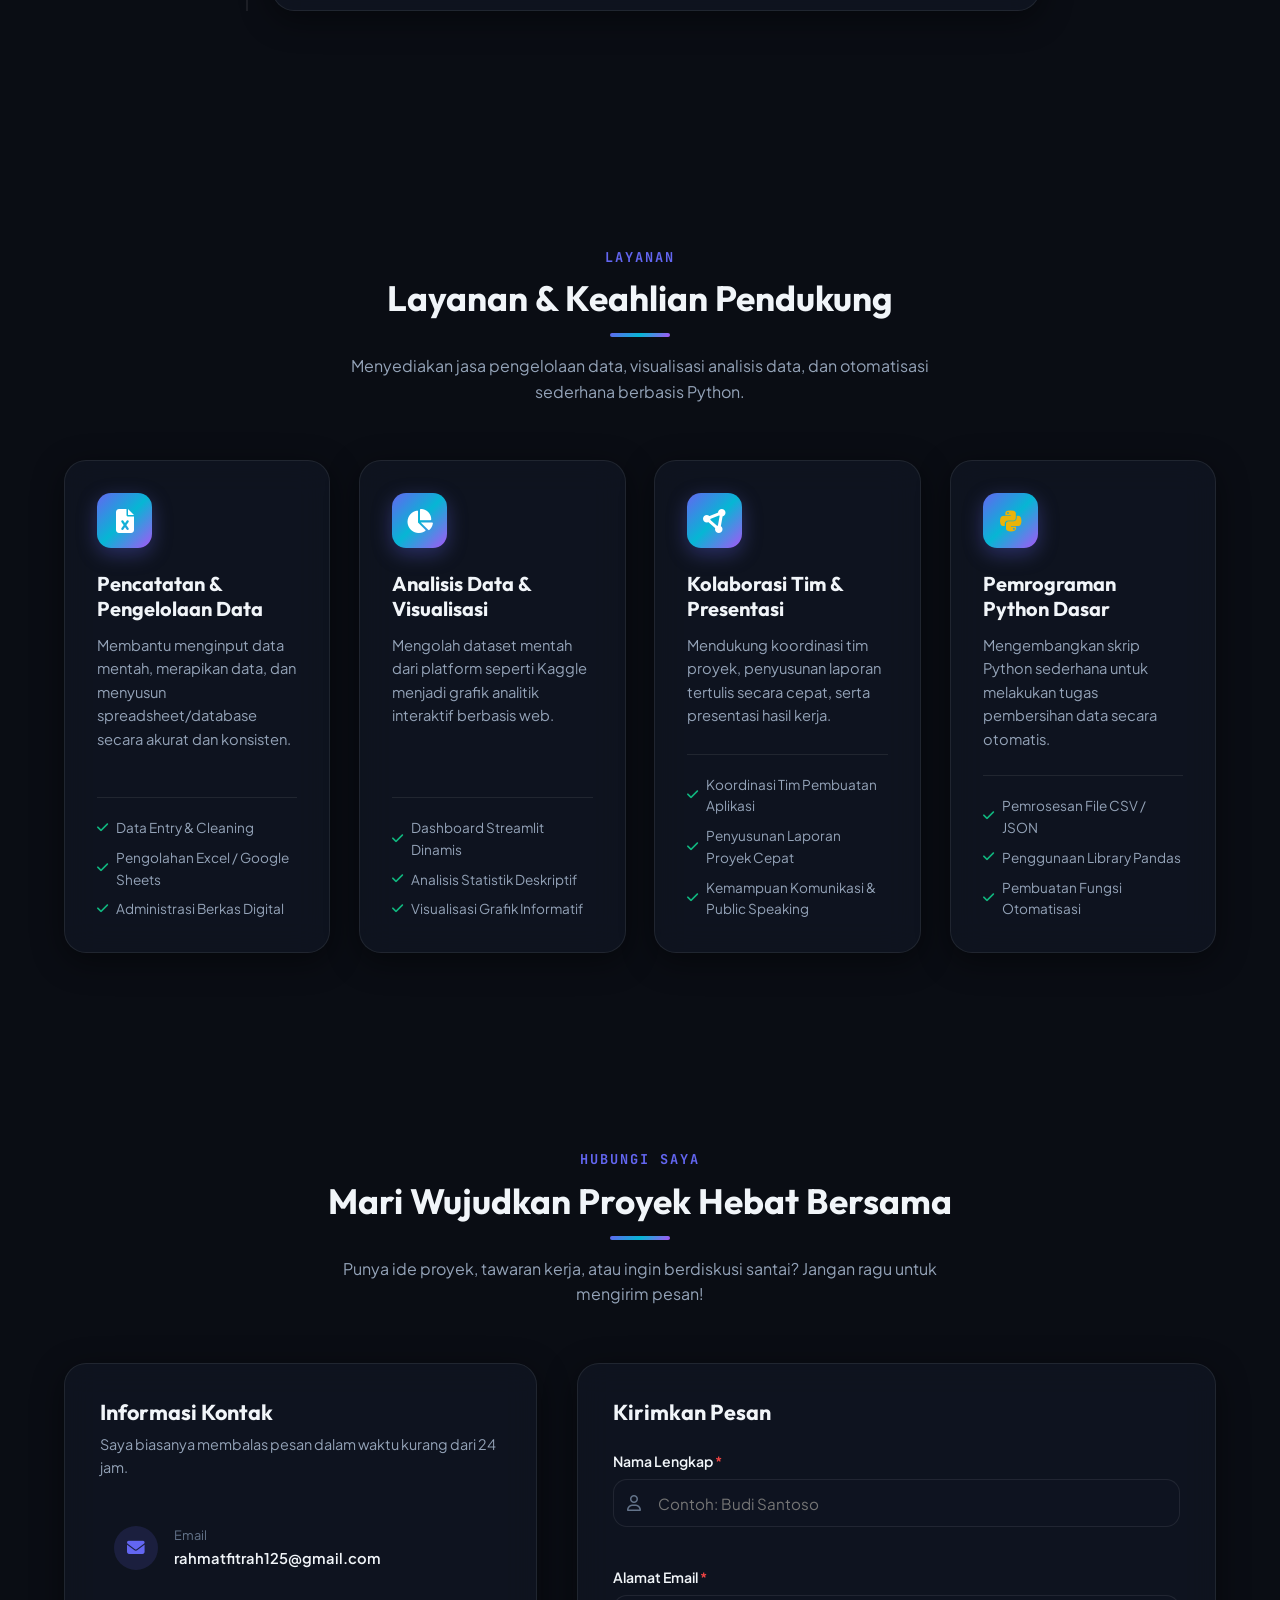
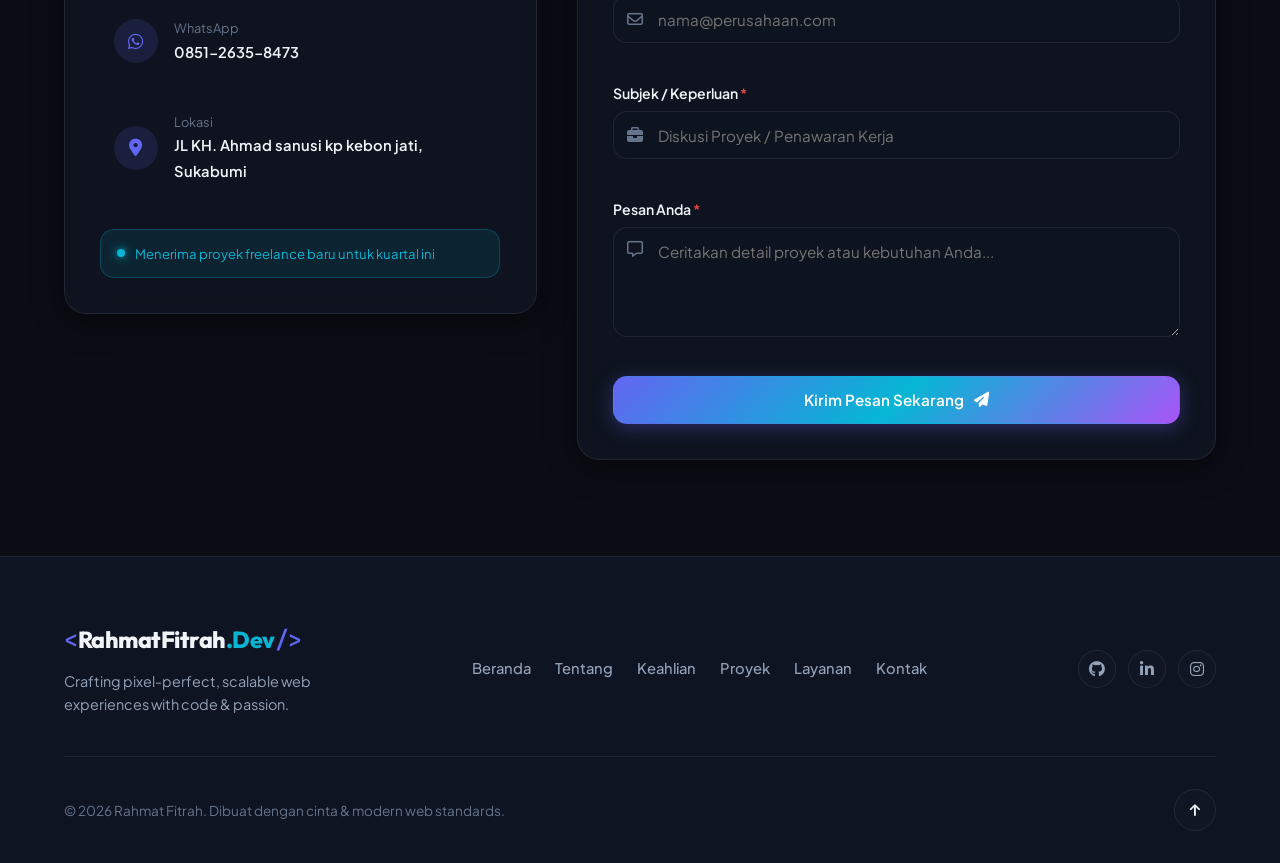
==== commit 073318bd: "Add files via upload" ====
--- a/index.html
+++ b/index.html
@@ -12,7 +12,8 @@
 
     <!-- Open Graph Meta Tags -->
     <meta property="og:title" content="Rahmat Fitrah | Portofolio Teknik Informatika & Analisis Data">
-    <meta property="og:description" content="Koleksi proyek akademik, analisis data Kaggle, dan aplikasi analitik Streamlit.">
+    <meta property="og:description"
+        content="Koleksi proyek akademik, analisis data Kaggle, dan aplikasi analitik Streamlit.">
     <meta property="og:type" content="website">
 
     <title>Rahmat Fitrah | Portofolio Teknik Informatika & Analisis Data</title>
@@ -102,7 +103,9 @@
                     </h1>
 
                     <p class="hero-description">
-                        Mahasiswa S1 Teknik Informatika semester 4 di Universitas Nusa Putra Kota Sukabumi. Berfokus pada penginputan data, analisis data menggunakan dataset Kaggle, serta pengembangan aplikasi visualisasi data berbasis Streamlit dan Python.
+                        Mahasiswa S1 Teknik Informatika semester 4 di Universitas Nusa Putra Kota Sukabumi. Berfokus
+                        pada penginputan data, analisis data menggunakan dataset Kaggle, serta pengembangan aplikasi
+                        visualisasi data berbasis Streamlit dan Python.
                     </p>
 
                     <!-- Call To Action Buttons -->
@@ -156,8 +159,8 @@
                                 <div class="avatar-ring">
                                     <div class="avatar-img-box">
                                         <!-- Foto Profil Bulat - Ganti src dengan path foto Anda -->
-                                        <img src="c:\Users\hp\OneDrive\Gambar\WhatsApp Image 2026-08-21 at 12.59.18.jpeg"
-                                            alt="Foto Profil Rahmat Fitrah" class="avatar-photo"
+                                        <img src="c:\Users\hp\Downloads\Foto.png" alt="Foto Profil Rahmat Fitrah"
+                                            class="avatar-photo"
                                             onerror="this.style.display='none'; this.nextElementSibling.style.display='flex';">
                                         <!-- Fallback siluet jika foto belum ada -->
                                         <div class="avatar-fallback" style="display:none;">
@@ -239,13 +242,20 @@
                                 </div>
                             </div>
                             <p class="about-bio-text">
-                                Saya adalah mahasiswa S1 Teknik Informatika di Universitas Nusa Putra (Semester 4) dengan IPK 3.55. Berdedikasi dalam pengolahan data, penginputan data secara teliti, serta memiliki antusiasme tinggi untuk menganalisis data menggunakan Python dan Streamlit.
+                                Saya adalah mahasiswa S1 Teknik Informatika di Universitas Nusa Putra (Semester 4)
+                                dengan IPK 3.55. Berdedikasi dalam pengolahan data, penginputan data secara teliti,
+                                serta memiliki antusiasme tinggi untuk menganalisis data menggunakan Python dan
+                                Streamlit.
                             </p>
                             <div class="about-highlights">
-                                <div class="highlight-pill"><i class="fa-solid fa-check-circle"></i> Pencatatan & Pengelolaan Data</div>
-                                <div class="highlight-pill"><i class="fa-solid fa-check-circle"></i> Analisis Data Kaggle</div>
-                                <div class="highlight-pill"><i class="fa-solid fa-check-circle"></i> Pemrograman Python & Streamlit</div>
-                                <div class="highlight-pill"><i class="fa-solid fa-check-circle"></i> Ketelitian & Akurasi Kerja</div>
+                                <div class="highlight-pill"><i class="fa-solid fa-check-circle"></i> Pencatatan &
+                                    Pengelolaan Data</div>
+                                <div class="highlight-pill"><i class="fa-solid fa-check-circle"></i> Analisis Data
+                                    Kaggle</div>
+                                <div class="highlight-pill"><i class="fa-solid fa-check-circle"></i> Pemrograman Python
+                                    & Streamlit</div>
+                                <div class="highlight-pill"><i class="fa-solid fa-check-circle"></i> Ketelitian &
+                                    Akurasi Kerja</div>
                             </div>
                         </div>
                     </div>
@@ -256,7 +266,8 @@
                                 <div class="info-icon"><i class="fa-solid fa-file-excel"></i></div>
                                 <div class="info-content">
                                     <h3>Pengelolaan Data Akurat</h3>
-                                    <p>Berfokus pada administrasi, entry data, dan pengolahan spreadsheet secara presisi guna meminimalkan kesalahan pembacaan manual.</p>
+                                    <p>Berfokus pada administrasi, entry data, dan pengolahan spreadsheet secara presisi
+                                        guna meminimalkan kesalahan pembacaan manual.</p>
                                 </div>
                             </div>
 
@@ -264,7 +275,8 @@
                                 <div class="info-icon"><i class="fa-solid fa-handshake"></i></div>
                                 <div class="info-content">
                                     <h3>Kerjasama & Adaptasi</h3>
-                                    <p>Dapat bekerjasama secara harmonis dengan tim, aktif berkoordinasi, dan memiliki kemudahan beradaptasi dengan lingkungan kerja baru.</p>
+                                    <p>Dapat bekerjasama secara harmonis dengan tim, aktif berkoordinasi, dan memiliki
+                                        kemudahan beradaptasi dengan lingkungan kerja baru.</p>
                                 </div>
                             </div>
 
@@ -272,7 +284,8 @@
                                 <div class="info-icon"><i class="fa-solid fa-gauge-high"></i></div>
                                 <div class="info-content">
                                     <h3>Penyusunan Laporan Cepat</h3>
-                                    <p>Mengintegrasikan dataset menjadi visualisasi analitik interaktif berbasis web untuk mendukung laporan hasil yang jauh lebih cepat.</p>
+                                    <p>Mengintegrasikan dataset menjadi visualisasi analitik interaktif berbasis web
+                                        untuk mendukung laporan hasil yang jauh lebih cepat.</p>
                                 </div>
                             </div>
                         </div>
@@ -288,7 +301,8 @@
                     <span class="section-subtitle">KEAHLIAN & KEMAMPUAN</span>
                     <h2 class="section-title">Bidang Kompetensi</h2>
                     <div class="section-bar"></div>
-                    <p class="section-desc">Kombinasi keahlian teknis pengolahan data serta kompetensi interpersonal pendukung kerja.</p>
+                    <p class="section-desc">Kombinasi keahlian teknis pengolahan data serta kompetensi interpersonal
+                        pendukung kerja.</p>
                 </div>
 
                 <!-- Category Tabs -->
@@ -407,8 +421,8 @@
                 </div>
             </div>
         </section>
-                </div>
-            </div>
+        </div>
+        </div>
         </section>
 
         <!-- 4. Projects Showcase Section -->
@@ -418,7 +432,8 @@
                     <span class="section-subtitle">PORTOFOLIO KARYA</span>
                     <h2 class="section-title">Proyek Pilihan & Studi Kasus</h2>
                     <div class="section-bar"></div>
-                    <p class="section-desc">Proyek pengerjaan analisis data, visualisasi, dan aplikasi web machine learning.</p>
+                    <p class="section-desc">Proyek pengerjaan analisis data, visualisasi, dan aplikasi web machine
+                        learning.</p>
                 </div>
 
                 <!-- Project Filter Buttons -->
@@ -456,12 +471,17 @@
                             </div>
                             <h3 class="project-title">Decent Work & Economic Growth (SDG 8.3)</h3>
                             <p class="project-desc">
-                                Aplikasi web analitik interaktif berbasis Streamlit untuk menyajikan visualisasi data ekonomi, mempercepat pemahaman tren dibanding cara manual.
+                                Aplikasi web analitik interaktif berbasis Streamlit untuk menyajikan visualisasi data
+                                ekonomi, mempercepat pemahaman tren dibanding cara manual.
                             </p>
                             <div class="project-links">
+                                <a href="https://kelompokml.streamlit.app/" target="_blank" rel="noopener noreferrer" class="link-btn">
+                                    <span>Live Demo</span>
+                                    <i class="fa-solid fa-arrow-up-right-from-square"></i>
+                                </a>
                                 <button class="link-btn open-modal-btn" data-project="1">
                                     <span>Lihat Detail</span>
-                                    <i class="fa-solid fa-arrow-up-right-from-square"></i>
+                                    <i class="fa-solid fa-circle-info"></i>
                                 </button>
                             </div>
                         </div>
@@ -491,7 +511,8 @@
                             </div>
                             <h3 class="project-title">Koleksi Analisis Data & Input Data</h3>
                             <p class="project-desc">
-                                Eksplorasi data (EDA) dari berbagai dataset Kaggle, berfokus pada pembersihan data (data cleaning) dan ketelitian pencatatan informasi.
+                                Eksplorasi data (EDA) dari berbagai dataset Kaggle, berfokus pada pembersihan data (data
+                                cleaning) dan ketelitian pencatatan informasi.
                             </p>
                             <div class="project-links">
                                 <button class="link-btn open-modal-btn" data-project="2">
@@ -520,11 +541,13 @@
                     <div class="timeline-item" data-reveal="fade-up">
                         <div class="timeline-dot"></div>
                         <div class="timeline-content glass-card">
-                            <div class="timeline-date"><i class="fa-solid fa-graduation-cap"></i> 2024 - Sekarang (Semester 4)</div>
+                            <div class="timeline-date"><i class="fa-solid fa-graduation-cap"></i> 2024 - Sekarang
+                                (Semester 4)</div>
                             <h3 class="timeline-role">S1 - Teknik Informatika (IPK: 3.55 / 4.00)</h3>
                             <h4 class="timeline-company">Universitas Nusa Putra • Kota Sukabumi</h4>
                             <p class="timeline-desc">
-                                Aktif mempelajari konsep pemrograman, struktur data, basis data, dan analisis data. Fokus pada implementasi solusi analitik berbasis Python dan Streamlit.
+                                Aktif mempelajari konsep pemrograman, struktur data, basis data, dan analisis data.
+                                Fokus pada implementasi solusi analitik berbasis Python dan Streamlit.
                             </p>
                         </div>
                     </div>
@@ -537,7 +560,9 @@
                             <h3 class="timeline-role">Proyek Akademis - Streamlit Web Developer</h3>
                             <h4 class="timeline-company">Mata Kuliah: Machine Learning</h4>
                             <p class="timeline-desc">
-                                Membangun aplikasi web interaktif untuk visualisasi data ekonomi bertema "Decent Work and Economic Growth (Target 8.3)". Berkoordinasi dengan tim terkait pembuatan aplikasi dan penyusunan laporan hasil.
+                                Membangun aplikasi web interaktif untuk visualisasi data ekonomi bertema "Decent Work
+                                and Economic Growth (Target 8.3)". Berkoordinasi dengan tim terkait pembuatan aplikasi
+                                dan penyusunan laporan hasil. (<a href="https://kelompokml.streamlit.app/" target="_blank" rel="noopener noreferrer" style="color: var(--accent-primary); text-decoration: underline;">Lihat Demo App</a>)
                             </p>
                             <div class="timeline-tags">
                                 <span>Python</span>
@@ -552,16 +577,20 @@
                     <div class="timeline-item" data-reveal="fade-up">
                         <div class="timeline-dot"></div>
                         <div class="timeline-content glass-card">
-                            <div class="timeline-date"><i class="fa-solid fa-certificate"></i> Pelatihan & Sertifikasi</div>
+                            <div class="timeline-date"><i class="fa-solid fa-certificate"></i> Pelatihan & Sertifikasi
+                            </div>
                             <h3 class="timeline-role">Peserta Seminar & Workshop Nasional</h3>
                             <h4 class="timeline-company">Sertifikasi & Workshop Mandiri</h4>
                             <p class="timeline-desc">
                                 Aktif meningkatkan keahlian non-teknis maupun teknis melalui:
                             </p>
                             <ul class="service-features" style="border: none; padding: 0.5rem 0 0 0; margin: 0;">
-                                <li><i class="fa-solid fa-check text-green"></i> Seminar Nasional Teknik Elektro dan Aplikasi Digital Inovatif</li>
-                                <li><i class="fa-solid fa-check text-green"></i> Seminar Nasional Teknik Informatika</li>
-                                <li><i class="fa-solid fa-check text-green"></i> Workshop Program Studi Teknik Informatika</li>
+                                <li><i class="fa-solid fa-check text-green"></i> Seminar Nasional Teknik Elektro dan
+                                    Aplikasi Digital Inovatif</li>
+                                <li><i class="fa-solid fa-check text-green"></i> Seminar Nasional Teknik Informatika
+                                </li>
+                                <li><i class="fa-solid fa-check text-green"></i> Workshop Program Studi Teknik
+                                    Informatika</li>
                                 <li><i class="fa-solid fa-check text-green"></i> Sertifikat Public Speaking</li>
                             </ul>
                         </div>
@@ -577,14 +606,16 @@
                     <span class="section-subtitle">LAYANAN</span>
                     <h2 class="section-title">Layanan & Keahlian Pendukung</h2>
                     <div class="section-bar"></div>
-                    <p class="section-desc">Menyediakan jasa pengelolaan data, visualisasi analisis data, dan otomatisasi sederhana berbasis Python.</p>
+                    <p class="section-desc">Menyediakan jasa pengelolaan data, visualisasi analisis data, dan
+                        otomatisasi sederhana berbasis Python.</p>
                 </div>
 
                 <div class="services-grid">
                     <div class="service-card glass-card" data-reveal="fade-up">
                         <div class="service-icon"><i class="fa-solid fa-file-excel"></i></div>
                         <h3>Pencatatan & Pengelolaan Data</h3>
-                        <p>Membantu menginput data mentah, merapikan data, dan menyusun spreadsheet/database secara akurat dan konsisten.</p>
+                        <p>Membantu menginput data mentah, merapikan data, dan menyusun spreadsheet/database secara
+                            akurat dan konsisten.</p>
                         <ul class="service-features">
                             <li><i class="fa-solid fa-check"></i> Data Entry & Cleaning</li>
                             <li><i class="fa-solid fa-check"></i> Pengolahan Excel / Google Sheets</li>
@@ -595,7 +626,8 @@
                     <div class="service-card glass-card" data-reveal="fade-up">
                         <div class="service-icon"><i class="fa-solid fa-chart-pie"></i></div>
                         <h3>Analisis Data & Visualisasi</h3>
-                        <p>Mengolah dataset mentah dari platform seperti Kaggle menjadi grafik analitik interaktif berbasis web.</p>
+                        <p>Mengolah dataset mentah dari platform seperti Kaggle menjadi grafik analitik interaktif
+                            berbasis web.</p>
                         <ul class="service-features">
                             <li><i class="fa-solid fa-check"></i> Dashboard Streamlit Dinamis</li>
                             <li><i class="fa-solid fa-check"></i> Analisis Statistik Deskriptif</li>
@@ -606,7 +638,8 @@
                     <div class="service-card glass-card" data-reveal="fade-up">
                         <div class="service-icon"><i class="fa-solid fa-circle-nodes"></i></div>
                         <h3>Kolaborasi Tim & Presentasi</h3>
-                        <p>Mendukung koordinasi tim proyek, penyusunan laporan tertulis secara cepat, serta presentasi hasil kerja.</p>
+                        <p>Mendukung koordinasi tim proyek, penyusunan laporan tertulis secara cepat, serta presentasi
+                            hasil kerja.</p>
                         <ul class="service-features">
                             <li><i class="fa-solid fa-check"></i> Koordinasi Tim Pembuatan Aplikasi</li>
                             <li><i class="fa-solid fa-check"></i> Penyusunan Laporan Proyek Cepat</li>
@@ -617,7 +650,8 @@
                     <div class="service-card glass-card" data-reveal="fade-up">
                         <div class="service-icon"><i class="fa-brands fa-python text-yellow"></i></div>
                         <h3>Pemrograman Python Dasar</h3>
-                        <p>Mengembangkan skrip Python sederhana untuk melakukan tugas pembersihan data secara otomatis.</p>
+                        <p>Mengembangkan skrip Python sederhana untuk melakukan tugas pembersihan data secara otomatis.
+                        </p>
                         <ul class="service-features">
                             <li><i class="fa-solid fa-check"></i> Pemrosesan File CSV / JSON</li>
                             <li><i class="fa-solid fa-check"></i> Penggunaan Library Pandas</li>
@@ -771,12 +805,11 @@
 
                 <div class="footer-socials">
                     <a href="https://github.com/Rahmat-Fitrah" target="_blank" rel="noopener noreferrer"
-                        class="social-link" aria-label="GitHub"><i
-                            class="fa-brands fa-github"></i></a>
+                        class="social-link" aria-label="GitHub"><i class="fa-brands fa-github"></i></a>
                     <a href="https://linkedin.com" target="_blank" rel="noopener noreferrer" class="social-link"
                         aria-label="LinkedIn"><i class="fa-brands fa-linkedin-in"></i></a>
-                    <a href="https://www.instagram.com/rahmat.fitrah0?igsi=ZGhkanFwODQ0dGFy" target="_blank" rel="noopener noreferrer"
-                        class="social-link" aria-label="Instagram"><i
+                    <a href="https://www.instagram.com/rahmat.fitrah0?igsi=ZGhkanFwODQ0dGFy" target="_blank"
+                        rel="noopener noreferrer" class="social-link" aria-label="Instagram"><i
                             class="fa-brands fa-instagram"></i></a>
                 </div>
             </div>
@@ -842,7 +875,9 @@
                     <div class="cv-section">
                         <h2 class="cv-section-title">Profil</h2>
                         <p class="cv-section-content">
-                            Mahasiswa Teknik Informatika semester 4 dengan minat menginput data, saya juga di kampus sering mengerjakan projek input data, dan analisis data menggunakan link data dari kaggle.com.
+                            Mahasiswa Teknik Informatika semester 4 dengan minat menginput data, saya juga di kampus
+                            sering mengerjakan projek input data, dan analisis data menggunakan link data dari
+                            kaggle.com.
                         </p>
                     </div>
 
@@ -868,7 +903,8 @@
                                 <strong>DECENT WORK AND ECONOMIC GROWTH (Target 8.3)</strong>
                                 <span class="cv-item-meta">Mata Kuliah: Machine Learning | Genap 2025/2026</span>
                             </div>
-                            <div class="cv-item-sub">Pencarian data mengenai ekonomi dengan target 8.3 & membuat laporan website menggunakan streamlit.app</div>
+                            <div class="cv-item-sub">Pencarian data mengenai ekonomi dengan target 8.3 & membuat laporan
+                                website menggunakan <a href="https://kelompokml.streamlit.app/" target="_blank" rel="noopener noreferrer" style="color: var(--accent-primary); text-decoration: underline;">kelompokml.streamlit.app</a></div>
                             <ul class="cv-list">
                                 <li>Membantu proses pembacaan data lebih cepat daripada membaca manual.</li>
                                 <li>Mendukung penyusunan laporan hasil analisis lebih cepat.</li>
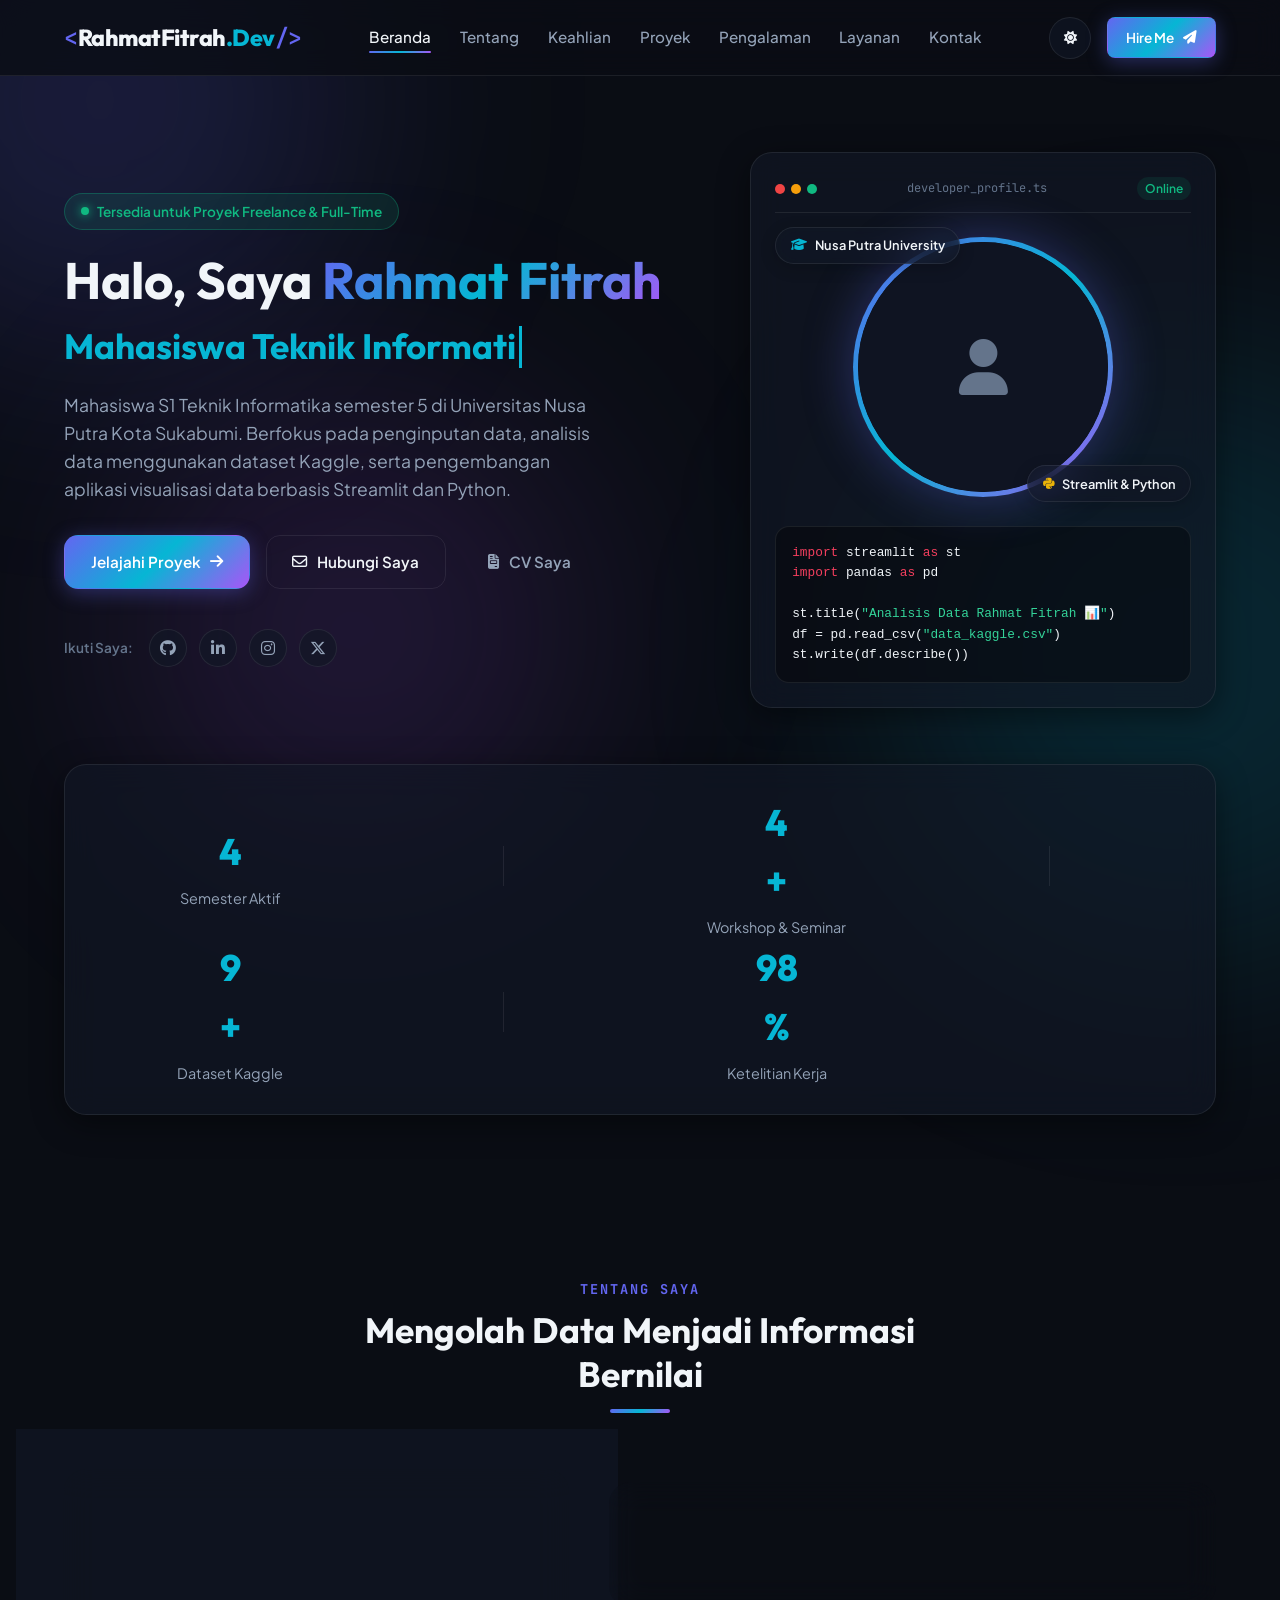
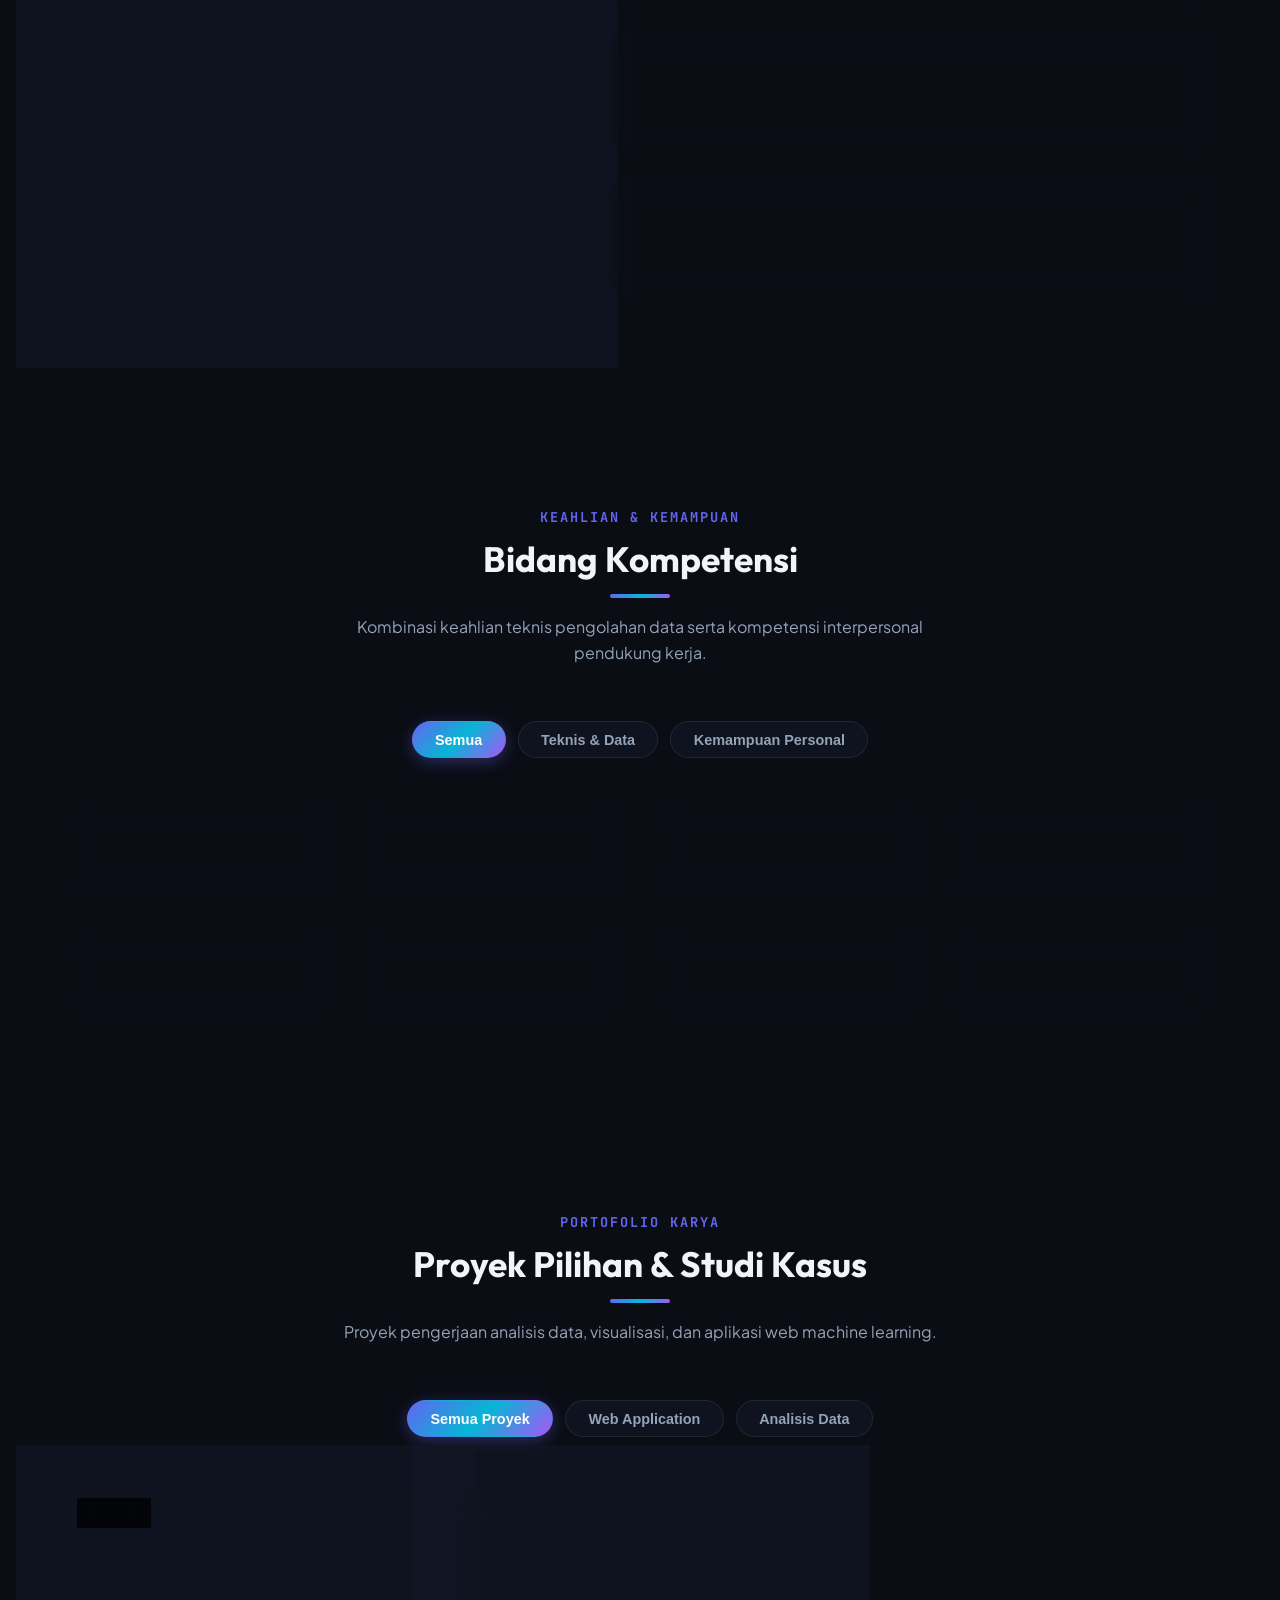
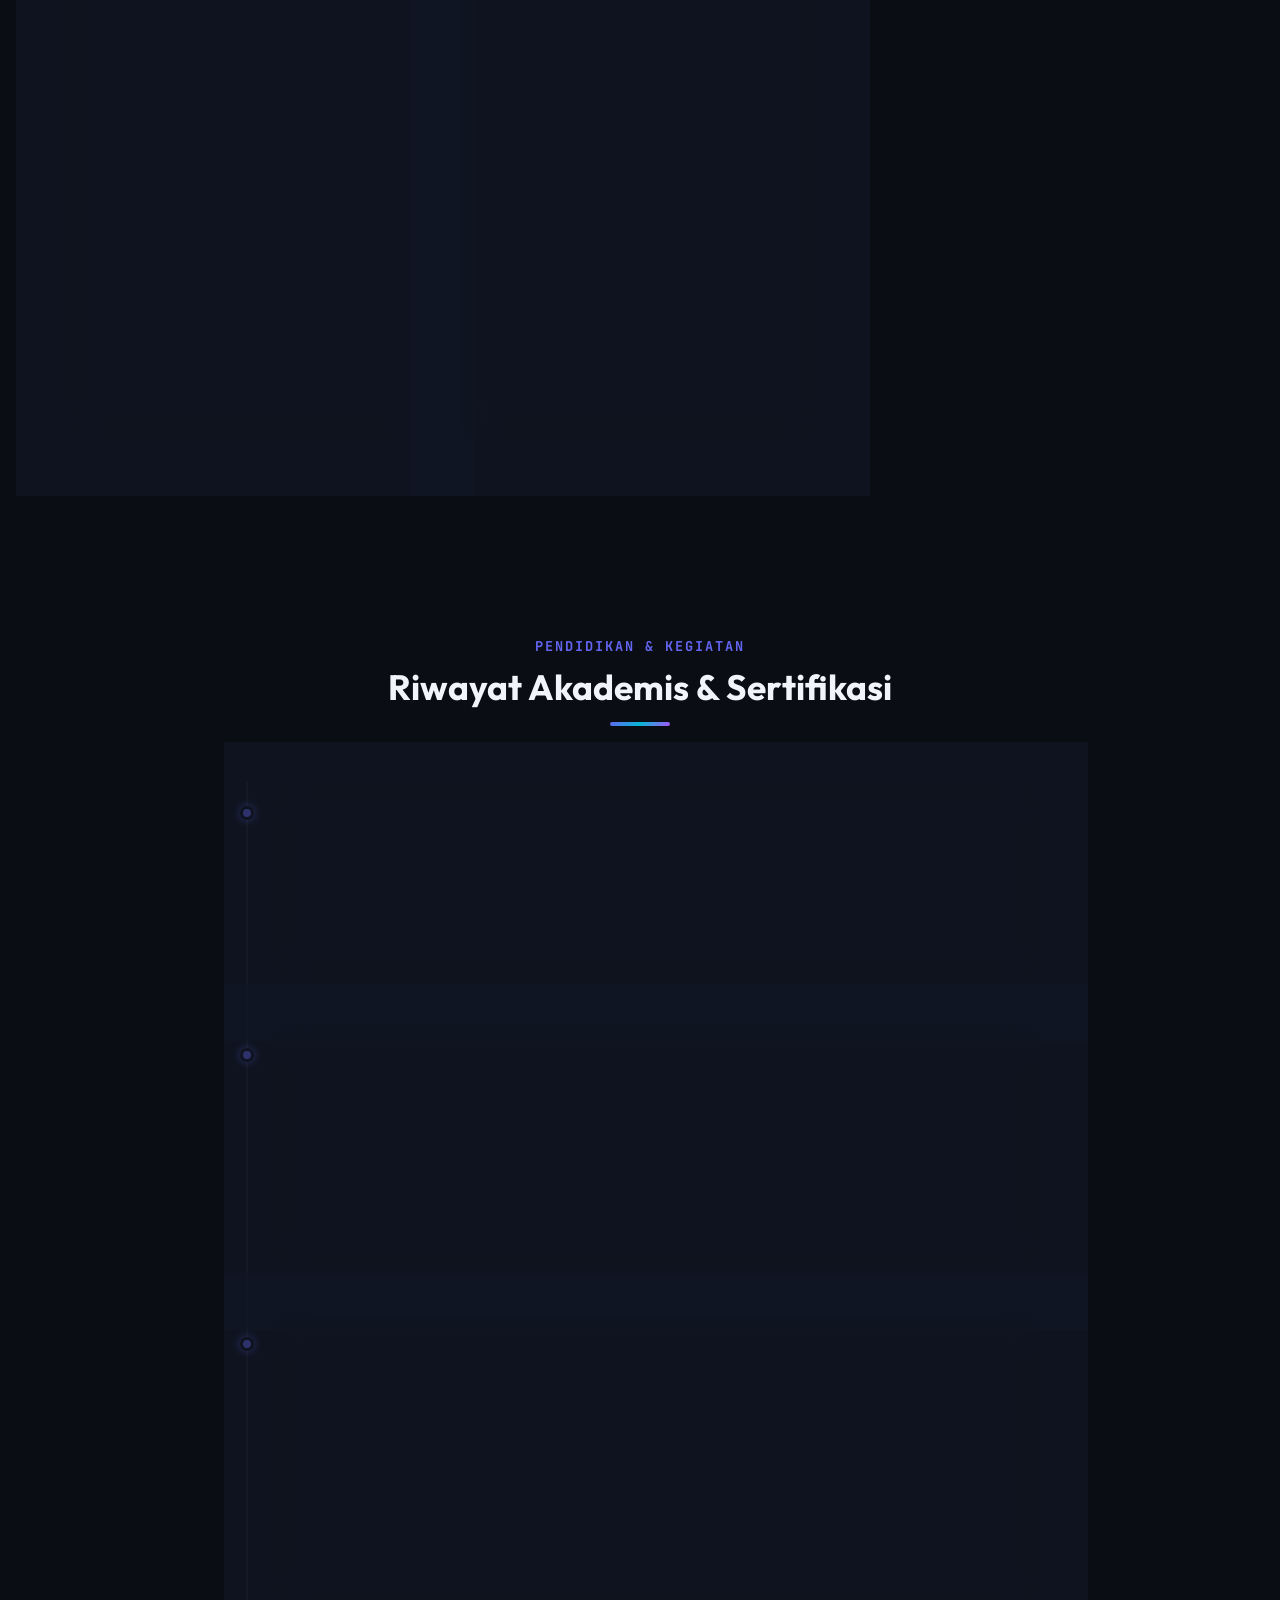
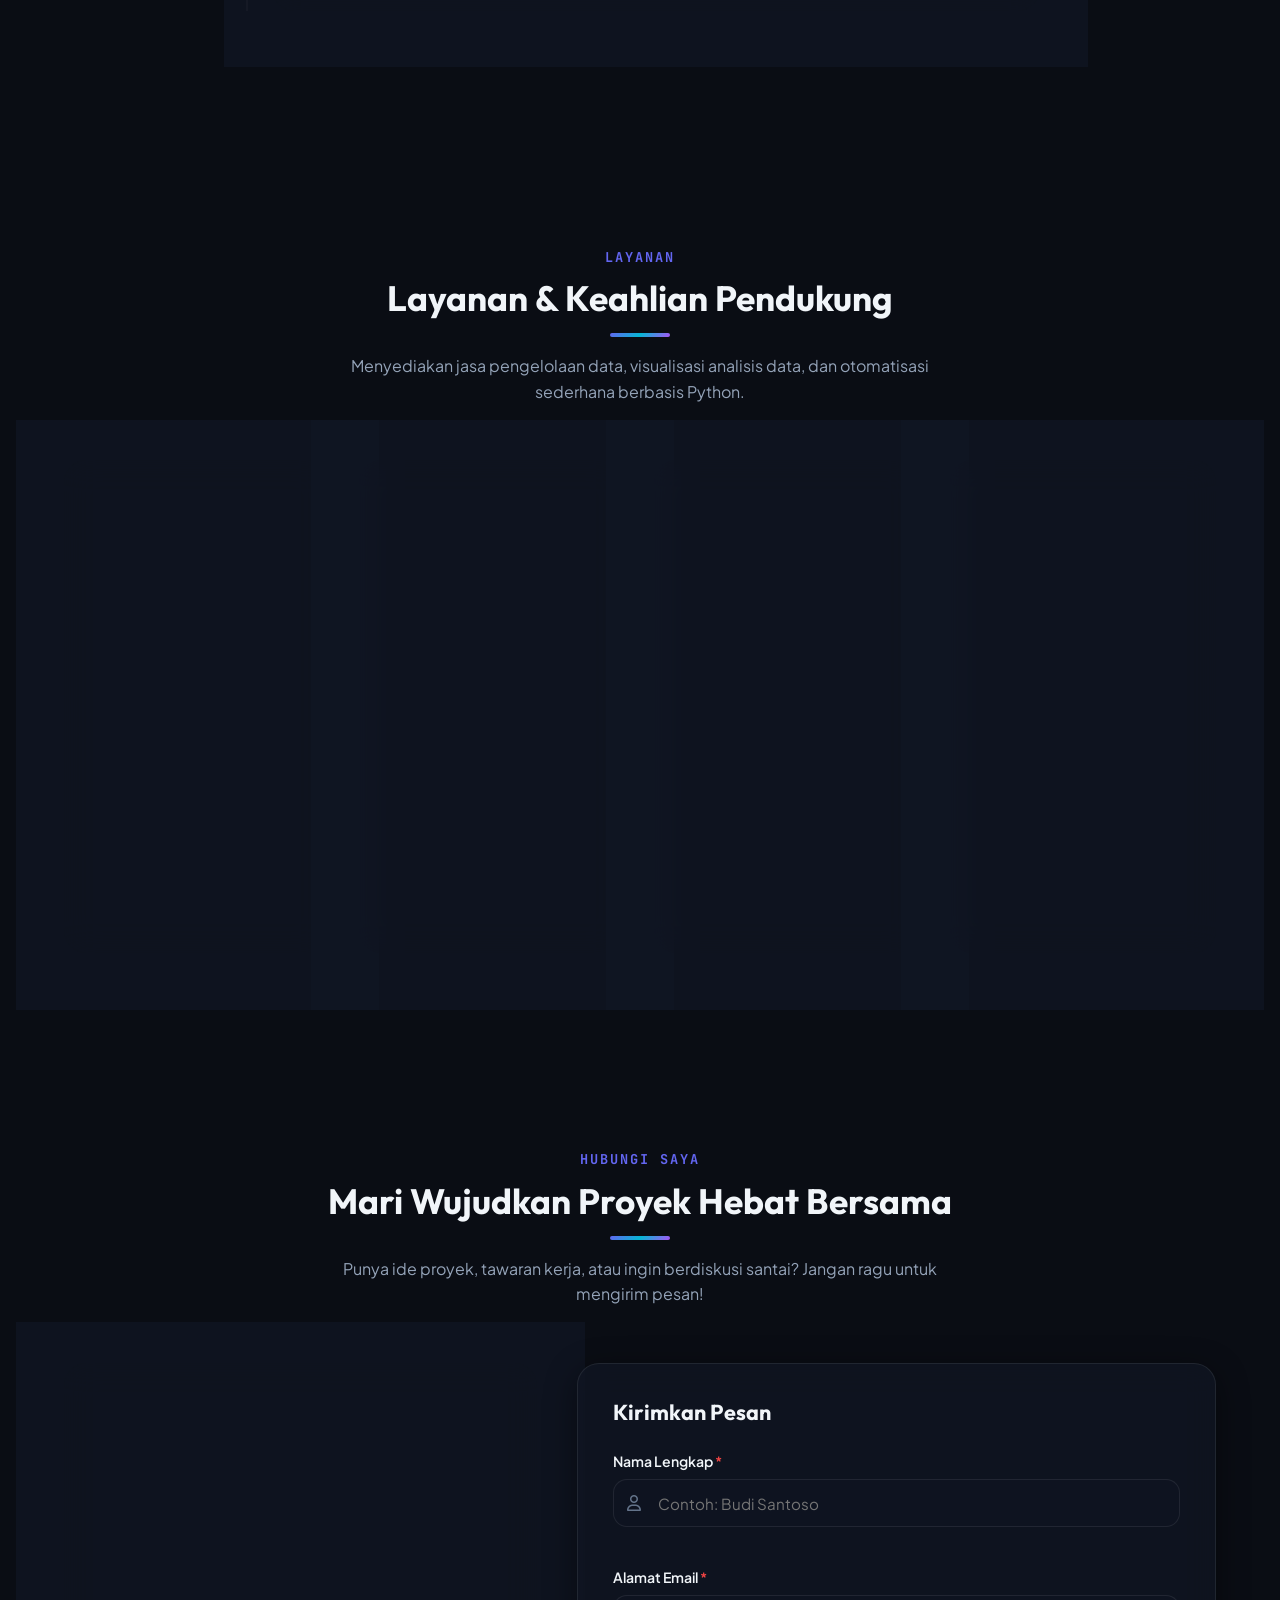
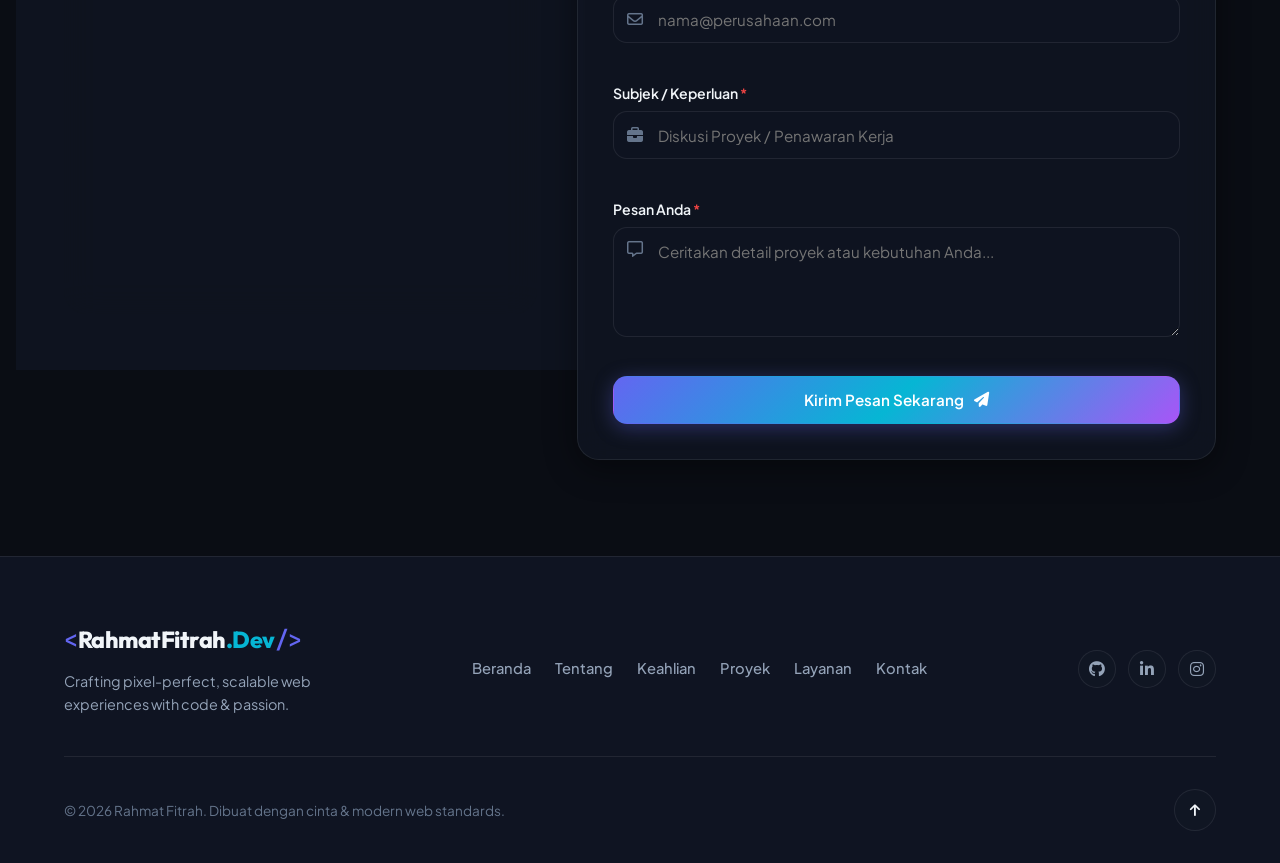
==== commit 04a0a37a: "Add files via upload" ====
--- a/index.html
+++ b/index.html
@@ -103,7 +103,7 @@
                     </h1>
 
                     <p class="hero-description">
-                        Mahasiswa S1 Teknik Informatika semester 4 di Universitas Nusa Putra Kota Sukabumi. Berfokus
+                        Mahasiswa S1 Teknik Informatika semester 5 di Universitas Nusa Putra Kota Sukabumi. Berfokus
                         pada penginputan data, analisis data menggunakan dataset Kaggle, serta pengembangan aplikasi
                         visualisasi data berbasis Streamlit dan Python.
                     </p>
@@ -196,7 +196,7 @@
             <div class="container hero-stats-container" data-reveal="fade-up">
                 <div class="stats-grid glass-card">
                     <div class="stat-item">
-                        <div class="stat-number" data-target="4">0</div>
+                        <div class="stat-number" data-target="5">0</div>
                         <div class="stat-suffix"></div>
                         <p class="stat-label">Semester Aktif</p>
                     </div>
@@ -242,7 +242,7 @@
                                 </div>
                             </div>
                             <p class="about-bio-text">
-                                Saya adalah mahasiswa S1 Teknik Informatika di Universitas Nusa Putra (Semester 4)
+                                Saya adalah mahasiswa S1 Teknik Informatika di Universitas Nusa Putra (Semester 5)
                                 dengan IPK 3.55. Berdedikasi dalam pengolahan data, penginputan data secara teliti,
                                 serta memiliki antusiasme tinggi untuk menganalisis data menggunakan Python dan
                                 Streamlit.
@@ -542,7 +542,7 @@
                         <div class="timeline-dot"></div>
                         <div class="timeline-content glass-card">
                             <div class="timeline-date"><i class="fa-solid fa-graduation-cap"></i> 2024 - Sekarang
-                                (Semester 4)</div>
+                                (Semester 5)</div>
                             <h3 class="timeline-role">S1 - Teknik Informatika (IPK: 3.55 / 4.00)</h3>
                             <h4 class="timeline-company">Universitas Nusa Putra • Kota Sukabumi</h4>
                             <p class="timeline-desc">
@@ -875,7 +875,7 @@
                     <div class="cv-section">
                         <h2 class="cv-section-title">Profil</h2>
                         <p class="cv-section-content">
-                            Mahasiswa Teknik Informatika semester 4 dengan minat menginput data, saya juga di kampus
+                            Mahasiswa Teknik Informatika semester 5 dengan minat menginput data, saya juga di kampus
                             sering mengerjakan projek input data, dan analisis data menggunakan link data dari
                             kaggle.com.
                         </p>
@@ -887,7 +887,7 @@
                         <h2 class="cv-section-title">Pendidikan</h2>
                         <div class="cv-item">
                             <div class="cv-item-header">
-                                <strong>S1 Teknik Informatika (Semester 4)</strong>
+                                <strong>S1 Teknik Informatika (Semester 5)</strong>
                                 <span class="cv-item-meta">IPK : 3.55 / 4.00</span>
                             </div>
                             <div class="cv-item-sub">Universitas Nusa Putra</div>
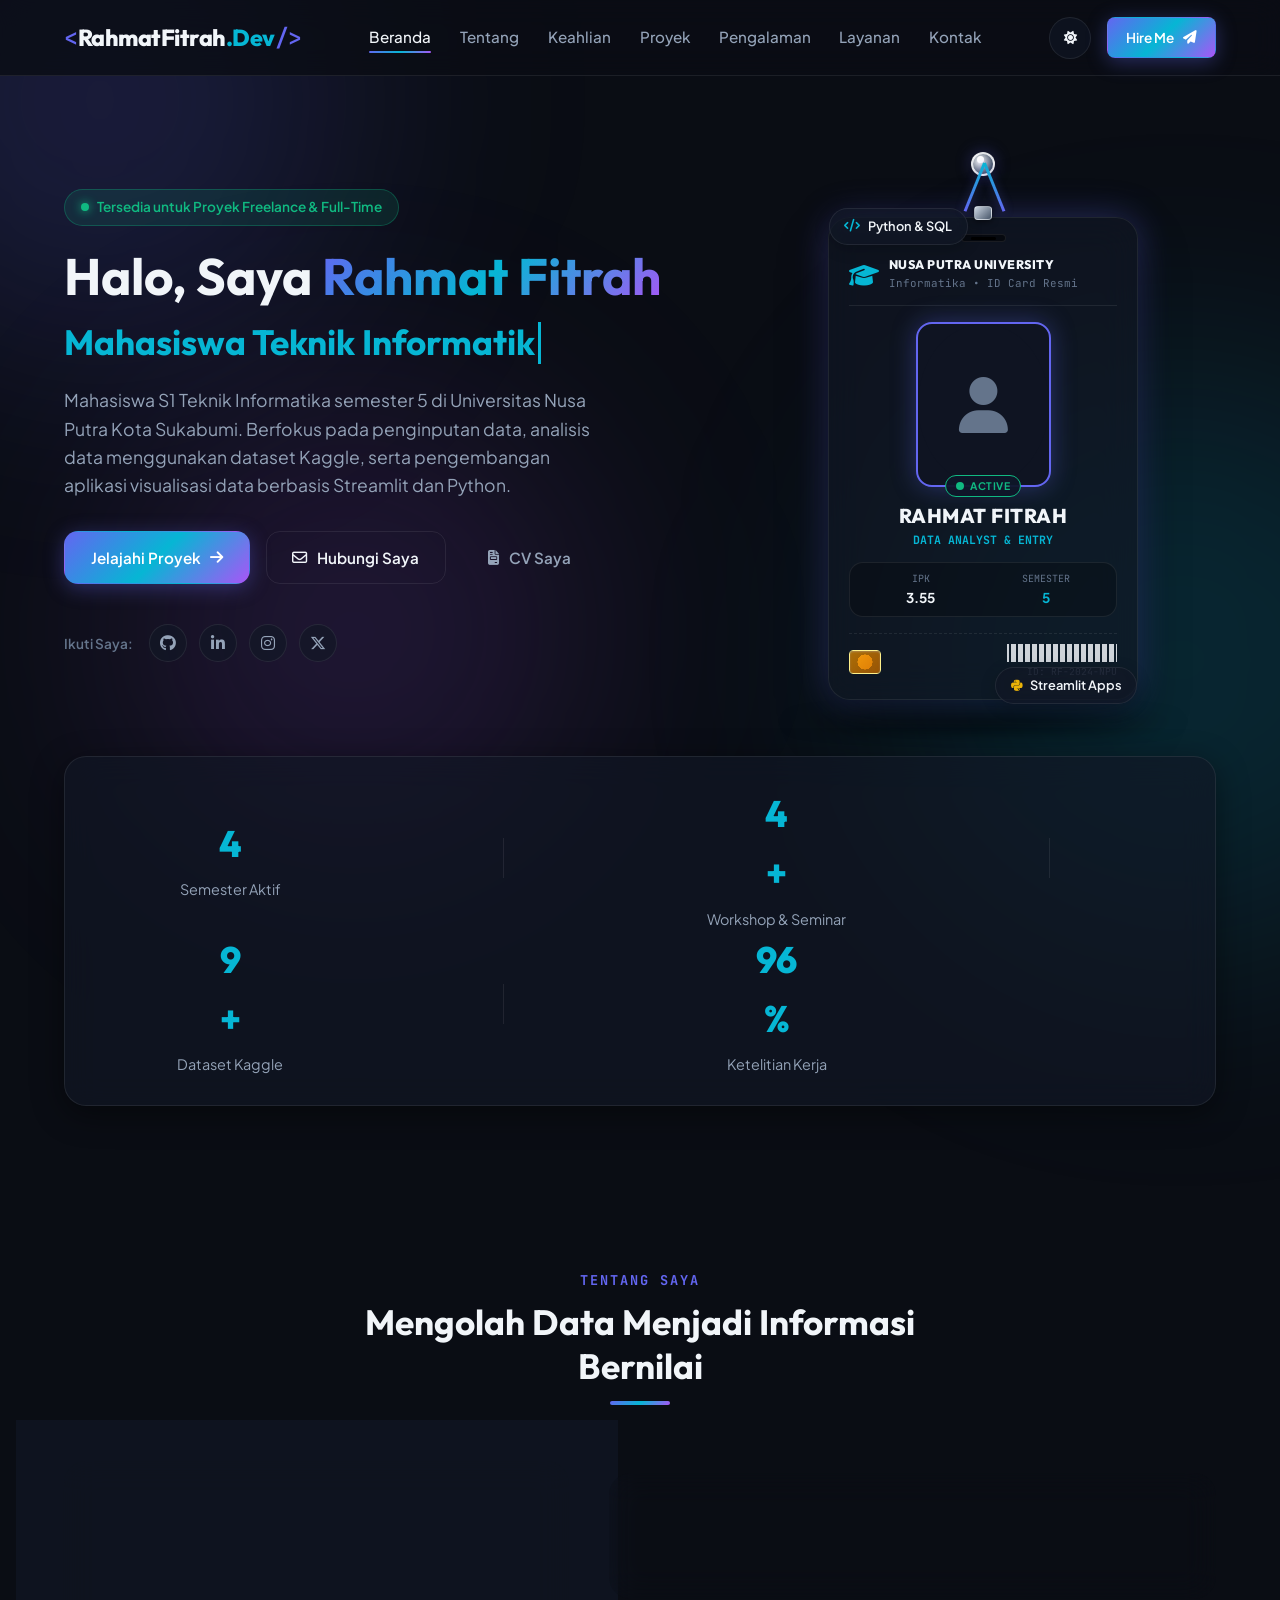
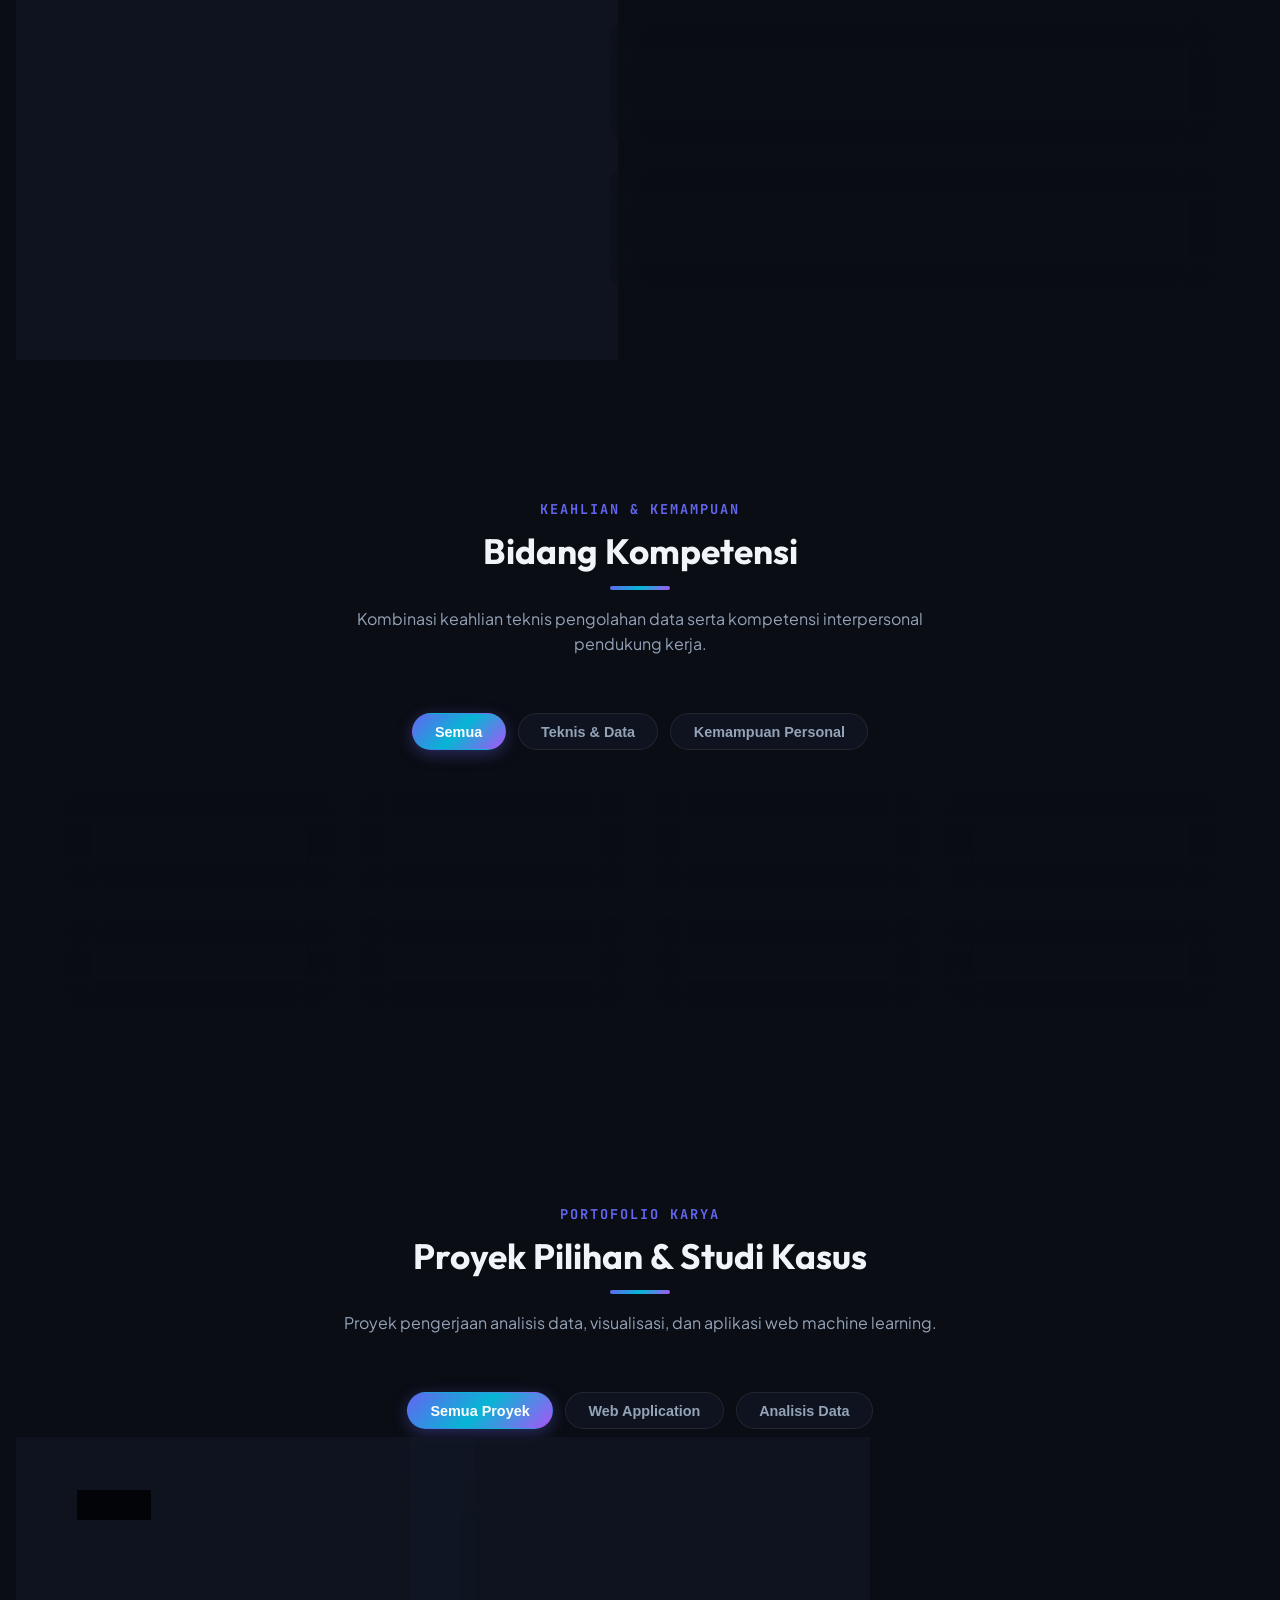
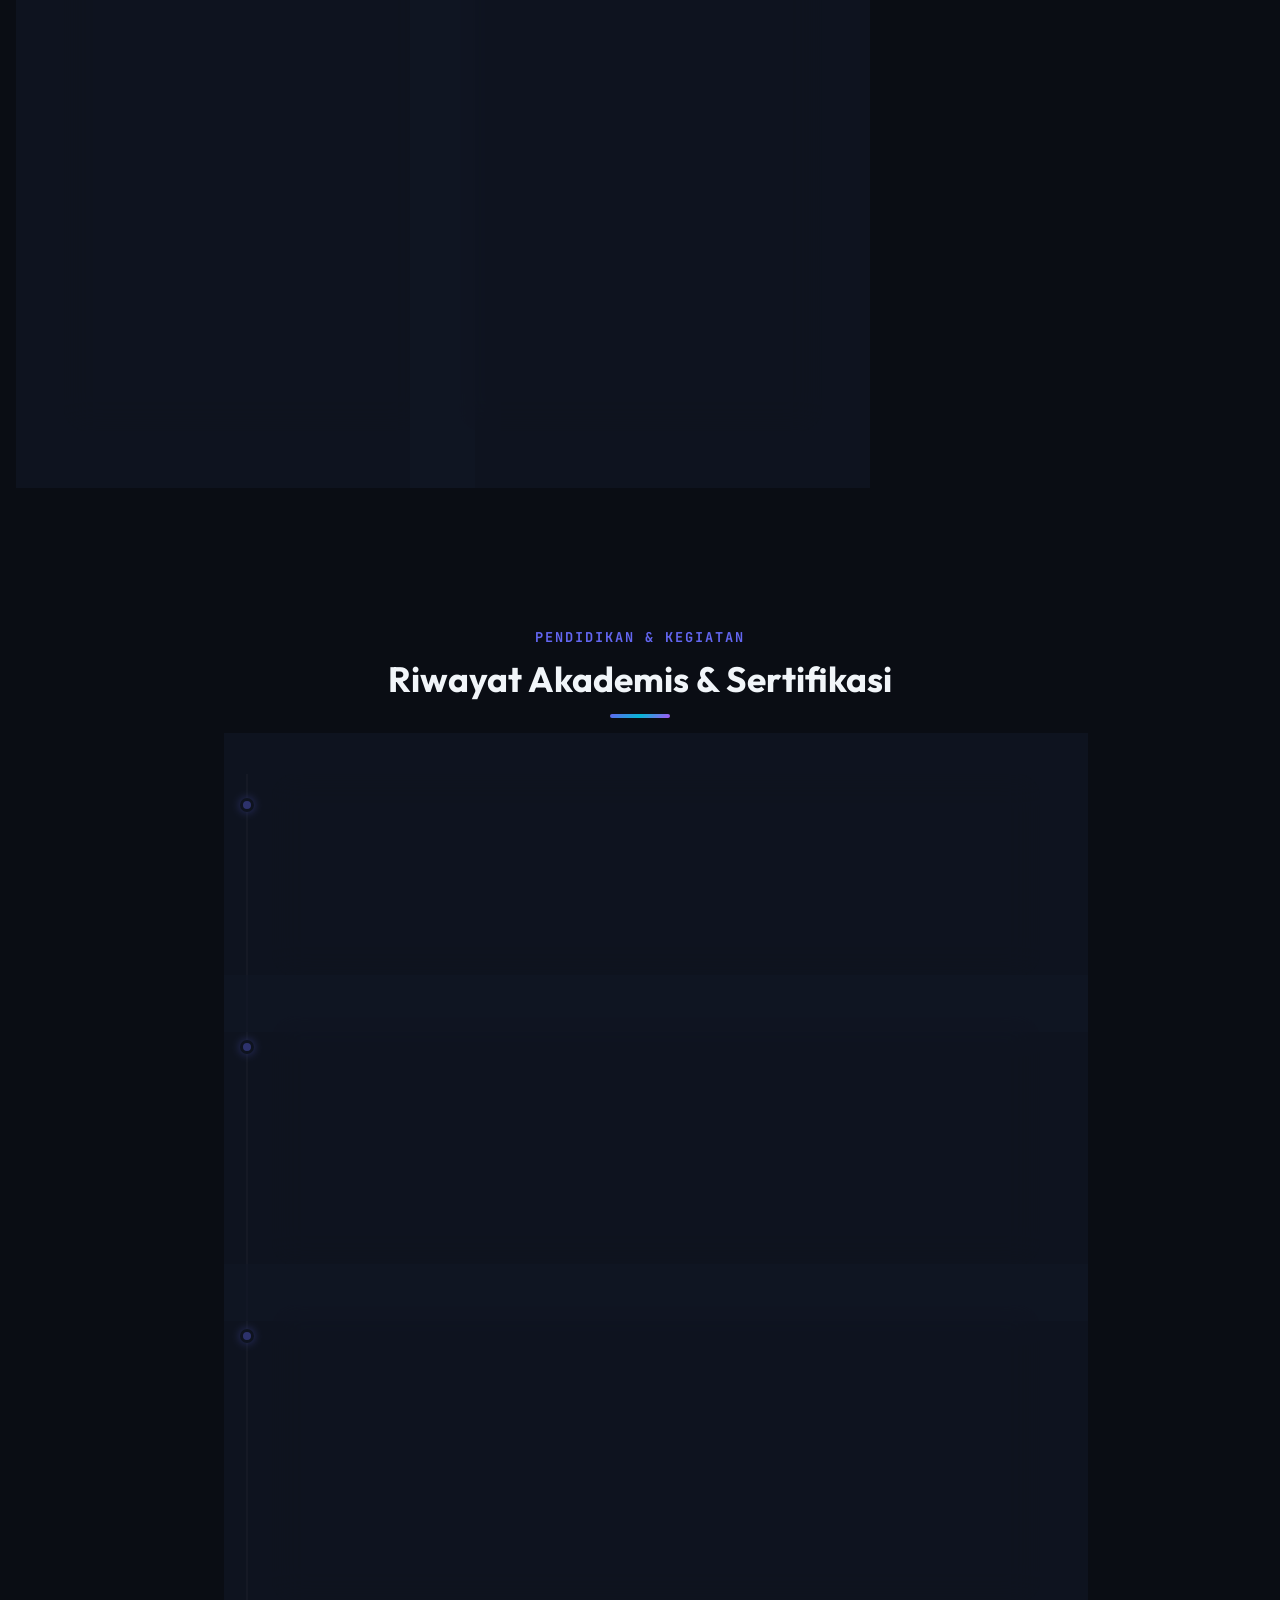
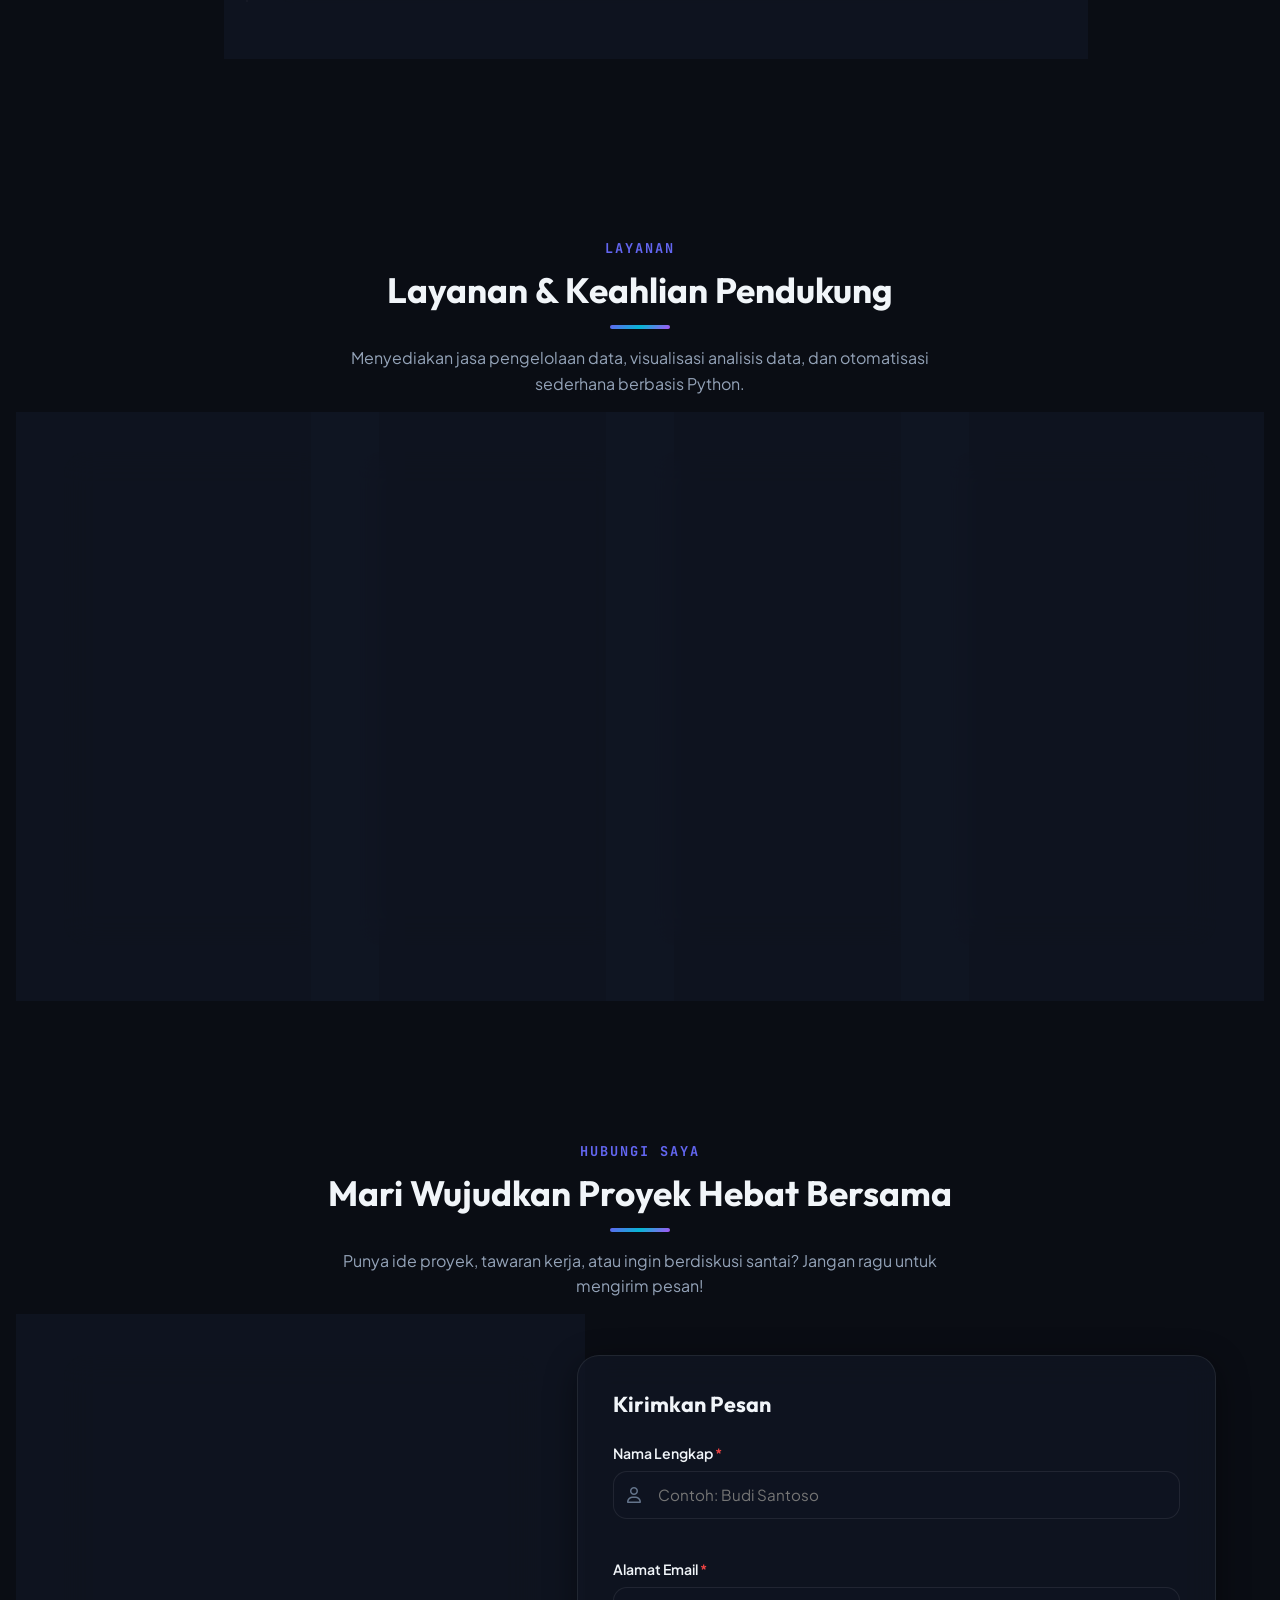
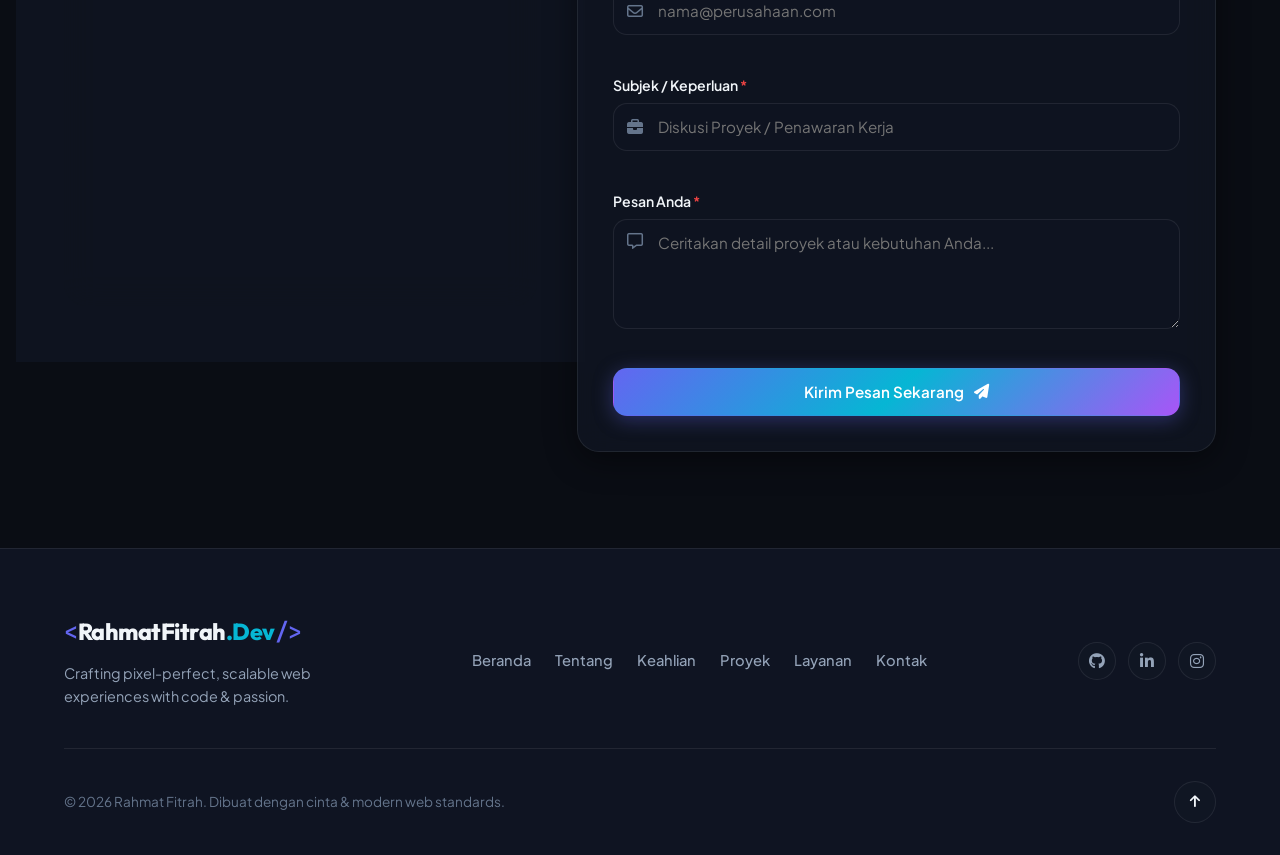
==== commit 9e431076: "Add files via upload" ====
--- a/index.html
+++ b/index.html
@@ -140,54 +140,92 @@
                     </div>
                 </div>
 
-                <!-- Hero Visual / Interactive Card -->
+                <!-- Hero Visual / Interactive ID Card -->
                 <div class="hero-visual" data-reveal="fade-left">
                     <div class="visual-card-wrapper">
-                        <!-- Glassmorphism Code / Avatar Card -->
-                        <div class="profile-card glass-card">
-                            <div class="card-header">
-                                <div class="window-controls">
-                                    <span class="ctrl-dot red"></span>
-                                    <span class="ctrl-dot yellow"></span>
-                                    <span class="ctrl-dot green"></span>
-                                </div>
-                                <div class="window-title">developer_profile.ts</div>
-                                <div class="badge-status">Online</div>
-                            </div>
-
-                            <div class="profile-avatar-container">
-                                <div class="avatar-ring">
-                                    <div class="avatar-img-box">
-                                        <!-- Foto Profil Bulat - Ganti src dengan path foto Anda -->
-                                        <img src="c:\Users\hp\Downloads\Foto.png" alt="Foto Profil Rahmat Fitrah"
-                                            class="avatar-photo"
-                                            onerror="this.style.display='none'; this.nextElementSibling.style.display='flex';">
-                                        <!-- Fallback siluet jika foto belum ada -->
-                                        <div class="avatar-fallback" style="display:none;">
-                                            <i class="fa-solid fa-user"></i>
-                                        </div>
+                        <!-- Suspensi Lanyard / Tali Gantungan ID Card -->
+                        <div class="id-suspension">
+                            <div class="id-pin" title="Pin Gantungan Dinding">
+                                <div class="pin-shine"></div>
+                            </div>
+                            <div class="id-lanyard lanyard-left"></div>
+                            <div class="id-lanyard lanyard-right"></div>
+                            <div class="lanyard-clip"></div>
+                        </div>
+
+                        <!-- ID Card Badge Gantung Interaktif (Bisa Disentuh & Digeser User) -->
+                        <div class="id-card-badge glass-card" id="hangingIdCard"
+                            title="Sentuh atau geser ID Card ini untuk mengayunkannya!">
+                            <!-- Lubang Slot Klip ID Card -->
+                            <div class="id-card-slot">
+                                <div class="slot-hole"></div>
+                            </div>
+
+                            <!-- Header Instansi / Kampus -->
+                            <div class="id-card-header">
+                                <div class="id-univ-logo">
+                                    <i class="fa-solid fa-graduation-cap text-cyan"></i>
+                                </div>
+                                <div class="id-univ-text">
+                                    <span class="id-univ-name">NUSA PUTRA UNIVERSITY</span>
+                                    <span class="id-univ-sub">Informatika • ID Card Resmi</span>
+                                </div>
+                            </div>
+
+                            <!-- Foto Profil Rahmat Fitrah dalam Bingkai ID Card -->
+                            <div class="id-photo-container">
+                                <div class="id-photo-frame">
+                                    <img src="profile.jpg" alt="Foto Profil Rahmat Fitrah" class="id-photo"
+                                        onerror="if(!this.dataset.failed){this.dataset.failed='true'; this.src='C:/Users/hp/.gemini/antigravity-ide/brain/a08e01b6-5dd9-449c-a9bf-017bd9bfc502/.user_uploaded/media_1788163558546.jpg';} else {this.style.display='none'; this.nextElementSibling.style.display='flex';}">
+                                    <div class="avatar-fallback" style="display:none;">
+                                        <i class="fa-solid fa-user"></i>
                                     </div>
                                 </div>
-                                <div class="floating-badge badge-top">
-                                    <i class="fa-solid fa-graduation-cap text-cyan"></i>
-                                    <span>Nusa Putra University</span>
-                                </div>
-                                <div class="floating-badge badge-bottom">
-                                    <i class="fa-brands fa-python text-yellow"></i>
-                                    <span>Streamlit & Python</span>
-                                </div>
-                            </div>
-
-                            <!-- Mini Code Snippet in Card -->
-                            <div class="code-snippet-box">
-                                <pre><code><span class="c-keyword">import</span> streamlit <span class="c-keyword">as</span> st
-<span class="c-keyword">import</span> pandas <span class="c-keyword">as</span> pd
-
-st.title(<span class="c-str">"Analisis Data Rahmat Fitrah 📊"</span>)
-df = pd.read_csv(<span class="c-str">"data_kaggle.csv"</span>)
-st.write(df.describe())</code></pre>
-                            </div>
-                        </div>
+                                <div class="id-status-badge">
+                                    <span class="status-pulse-ring"></span> ACTIVE
+                                </div>
+                            </div>
+
+                            <!-- Informasi Pemegang ID Card -->
+                            <div class="id-card-info">
+                                <h3 class="id-name">RAHMAT FITRAH</h3>
+                                <p class="id-title">DATA ANALYST & ENTRY</p>
+                                <div class="id-details-grid">
+                                    <div class="id-detail-item">
+                                        <span class="detail-label">IPK</span>
+                                        <span class="detail-val">3.55</span>
+                                    </div>
+                                    <div class="id-detail-item">
+                                        <span class="detail-label">SEMESTER</span>
+                                        <span class="detail-val text-cyan">5</span>
+                                    </div>
+                                </div>
+                            </div>
+
+                            <!-- Footer ID Card (Chip & Barcode) -->
+                            <div class="id-card-footer">
+                                <div class="id-smart-chip" title="RFID Smart Chip">
+                                    <div class="chip-grid"></div>
+                                </div>
+                                <div class="id-barcode-box">
+                                    <div class="barcode-lines"></div>
+                                    <span class="barcode-num">ID: RF-2024-NPU</span>
+                                </div>
+                            </div>
+
+                            <!-- Floating Badges -->
+                            <div class="floating-badge badge-top">
+                                <i class="fa-solid fa-code text-cyan"></i>
+                                <span>Python & SQL</span>
+                            </div>
+                            <div class="floating-badge badge-bottom">
+                                <i class="fa-brands fa-python text-yellow"></i>
+                                <span>Streamlit Apps</span>
+                            </div>
+                        </div>
+
+                        <!-- Bayangan Mengayun ID Card -->
+                        <div class="id-card-shadow"></div>
                     </div>
                 </div>
             </div>
@@ -214,7 +252,7 @@
                     </div>
                     <div class="stat-divider"></div>
                     <div class="stat-item">
-                        <div class="stat-number" data-target="100">0</div>
+                        <div class="stat-number" data-target="97">0</div>
                         <div class="stat-suffix">%</div>
                         <p class="stat-label">Ketelitian Kerja</p>
                     </div>
@@ -475,7 +513,8 @@
                                 ekonomi, mempercepat pemahaman tren dibanding cara manual.
                             </p>
                             <div class="project-links">
-                                <a href="https://kelompokml.streamlit.app/" target="_blank" rel="noopener noreferrer" class="link-btn">
+                                <a href="https://kelompokml.streamlit.app/" target="_blank" rel="noopener noreferrer"
+                                    class="link-btn">
                                     <span>Live Demo</span>
                                     <i class="fa-solid fa-arrow-up-right-from-square"></i>
                                 </a>
@@ -562,7 +601,10 @@
                             <p class="timeline-desc">
                                 Membangun aplikasi web interaktif untuk visualisasi data ekonomi bertema "Decent Work
                                 and Economic Growth (Target 8.3)". Berkoordinasi dengan tim terkait pembuatan aplikasi
-                                dan penyusunan laporan hasil. (<a href="https://kelompokml.streamlit.app/" target="_blank" rel="noopener noreferrer" style="color: var(--accent-primary); text-decoration: underline;">Lihat Demo App</a>)
+                                dan penyusunan laporan hasil. (<a href="https://kelompokml.streamlit.app/"
+                                    target="_blank" rel="noopener noreferrer"
+                                    style="color: var(--accent-primary); text-decoration: underline;">Lihat Demo
+                                    App</a>)
                             </p>
                             <div class="timeline-tags">
                                 <span>Python</span>
@@ -904,7 +946,10 @@
                                 <span class="cv-item-meta">Mata Kuliah: Machine Learning | Genap 2025/2026</span>
                             </div>
                             <div class="cv-item-sub">Pencarian data mengenai ekonomi dengan target 8.3 & membuat laporan
-                                website menggunakan <a href="https://kelompokml.streamlit.app/" target="_blank" rel="noopener noreferrer" style="color: var(--accent-primary); text-decoration: underline;">kelompokml.streamlit.app</a></div>
+                                website menggunakan <a href="https://kelompokml.streamlit.app/" target="_blank"
+                                    rel="noopener noreferrer"
+                                    style="color: var(--accent-primary); text-decoration: underline;">kelompokml.streamlit.app</a>
+                            </div>
                             <ul class="cv-list">
                                 <li>Membantu proses pembacaan data lebih cepat daripada membaca manual.</li>
                                 <li>Mendukung penyusunan laporan hasil analisis lebih cepat.</li>
--- a/style.css
+++ b/style.css
@@ -567,15 +567,442 @@
   transform: translateY(-3px);
 }
 
-/* Hero Visual Profile Card */
+/* --- Hanging ID Card Badge (Kartu ID Resmi & Interaktif) --- */
 .visual-card-wrapper {
   position: relative;
-}
-
-.profile-card {
-  padding: 1.5rem;
+  padding-top: 65px;
+  perspective: 1200px;
+  display: flex;
+  justify-content: center;
+}
+
+/* Suspensi Lanyard Gantungan ID Card */
+.id-suspension {
+  position: absolute;
+  top: 0;
+  left: 50%;
+  transform: translateX(-50%);
+  width: 160px;
+  height: 68px;
+  pointer-events: none;
+  z-index: 10;
+}
+
+.id-pin {
+  width: 24px;
+  height: 24px;
+  border-radius: 50%;
+  background: radial-gradient(circle at 35% 35%, #ffffff, #475569 70%, #0f172a 100%);
+  box-shadow: 0 4px 12px rgba(0, 0, 0, 0.6), 0 0 16px var(--accent-glow);
+  position: absolute;
+  top: 0;
+  left: 50%;
+  transform: translateX(-50%);
+  border: 2px solid rgba(255, 255, 255, 0.85);
+}
+
+.id-pin .pin-shine {
+  width: 7px;
+  height: 7px;
+  border-radius: 50%;
+  background: #ffffff;
+  position: absolute;
+  top: 2px;
+  left: 4px;
+}
+
+.id-lanyard {
+  position: absolute;
+  top: 11px;
+  height: calc(52px + var(--stretch-y, 0px));
+  width: 3px;
+  background: linear-gradient(to bottom, var(--accent-secondary), var(--accent-primary));
+  box-shadow: 0 0 10px var(--accent-glow);
+  transform-origin: top center;
+  transition: height 0.04s linear;
+}
+
+.id-lanyard.lanyard-left {
+  left: 50%;
+  transform: rotate(-22deg);
+}
+
+.id-lanyard.lanyard-right {
+  left: 50%;
+  transform: rotate(22deg);
+}
+
+.lanyard-clip {
+  position: absolute;
+  bottom: 0;
+  left: 50%;
+  transform: translateX(-50%);
+  width: 18px;
+  height: 14px;
+  background: linear-gradient(135deg, #cbd5e1, #475569);
+  border-radius: 4px;
+  box-shadow: 0 2px 6px rgba(0,0,0,0.5);
+  border: 1px solid rgba(255, 255, 255, 0.4);
+}
+
+/* Kartu ID Card Gantung Utama (Bisa Disentuh & Digeser User) */
+.id-card-badge {
+  width: 310px;
+  padding: 1.5rem 1.25rem 1.2rem 1.25rem;
   position: relative;
+  transform-origin: top center;
+  animation: idCardSwing 6.5s ease-in-out infinite;
+  cursor: grab;
+  user-select: none;
+  -webkit-user-select: none;
+  touch-action: none;
+  z-index: 5;
+  border-radius: 22px;
+  background: var(--bg-card);
+  backdrop-filter: blur(18px);
+  -webkit-backdrop-filter: blur(18px);
+  border: 1px solid var(--border-color);
+  box-shadow: 0 25px 50px rgba(0, 0, 0, 0.45), 0 0 35px var(--accent-glow);
+  transition: box-shadow 0.3s ease, filter 0.3s ease;
+  display: flex;
+  flex-direction: column;
+  align-items: center;
+  text-align: center;
+}
+
+.id-card-badge:active,
+.id-card-badge.is-dragging,
+.id-card-badge.is-physics {
+  cursor: grabbing;
+  animation: none !important;
+  transition: none !important;
+}
+
+.id-card-badge:hover {
+  box-shadow: 0 35px 70px rgba(0, 0, 0, 0.6), 0 0 50px var(--accent-primary);
+  border-color: rgba(56, 189, 248, 0.5);
+}
+
+/* Slot Lubang Klip ID Card */
+.id-card-slot {
+  width: 45px;
+  height: 8px;
+  background: rgba(0, 0, 0, 0.5);
+  border: 1px solid var(--border-color);
+  border-radius: var(--radius-full);
+  margin-top: -0.5rem;
+  margin-bottom: 0.8rem;
+  display: flex;
+  align-items: center;
+  justify-content: center;
+}
+
+.slot-hole {
+  width: 25px;
+  height: 3px;
+  background: #000;
+  border-radius: 2px;
+}
+
+/* Header Kampus / Instansi */
+.id-card-header {
+  display: flex;
+  align-items: center;
+  gap: 0.6rem;
+  width: 100%;
+  padding-bottom: 0.75rem;
+  margin-bottom: 1rem;
+  border-bottom: 1px solid var(--border-color);
+}
+
+.id-univ-logo {
+  font-size: 1.5rem;
+}
+
+.id-univ-text {
+  display: flex;
+  flex-direction: column;
+  text-align: left;
+}
+
+.id-univ-name {
+  font-family: var(--font-display);
+  font-size: 0.78rem;
+  font-weight: 800;
+  letter-spacing: 0.5px;
+  color: var(--text-primary);
+}
+
+.id-univ-sub {
+  font-size: 0.68rem;
+  color: var(--text-muted);
+  font-family: var(--font-mono);
+}
+
+/* Bingkai Foto Profil Resmi */
+.id-photo-container {
+  position: relative;
+  margin-bottom: 1rem;
+}
+
+.id-photo-frame {
+  width: 135px;
+  height: 165px;
+  border-radius: 16px;
+  background: var(--bg-secondary);
+  border: 2px solid var(--accent-primary);
+  box-shadow: 0 0 25px var(--accent-glow);
   overflow: hidden;
+}
+
+.id-photo {
+  width: 100%;
+  height: 100%;
+  object-fit: cover;
+  object-position: center top;
+  display: block;
+}
+
+.id-status-badge {
+  position: absolute;
+  bottom: -10px;
+  left: 50%;
+  transform: translateX(-50%);
+  background: rgba(15, 23, 42, 0.95);
+  border: 1px solid #10b981;
+  color: #10b981;
+  font-size: 0.65rem;
+  font-weight: 700;
+  padding: 2px 10px;
+  border-radius: var(--radius-full);
+  letter-spacing: 0.5px;
+  display: flex;
+  align-items: center;
+  white-space: nowrap;
+}
+
+/* Informassi ID Card */
+.id-card-info {
+  width: 100%;
+  margin-bottom: 1rem;
+}
+
+.id-name {
+  font-size: 1.25rem;
+  font-weight: 800;
+  letter-spacing: 0.5px;
+  margin-bottom: 0.15rem;
+  color: var(--text-primary);
+}
+
+.id-title {
+  font-family: var(--font-mono);
+  font-size: 0.72rem;
+  color: var(--accent-secondary);
+  font-weight: 700;
+  margin-bottom: 0.8rem;
+}
+
+.id-details-grid {
+  display: grid;
+  grid-template-columns: 1fr 1fr;
+  gap: 0.5rem;
+  background: rgba(0, 0, 0, 0.25);
+  border: 1px solid var(--border-color);
+  padding: 0.5rem 0.75rem;
+  border-radius: var(--radius-md);
+}
+
+.id-detail-item {
+  display: flex;
+  flex-direction: column;
+}
+
+.detail-label {
+  font-size: 0.62rem;
+  color: var(--text-muted);
+  font-family: var(--font-mono);
+}
+
+.detail-val {
+  font-size: 0.85rem;
+  font-weight: 700;
+  color: var(--text-primary);
+}
+
+/* Footer (RFID Smart Chip & Barcode) */
+.id-card-footer {
+  display: flex;
+  align-items: center;
+  justify-content: space-between;
+  width: 100%;
+  padding-top: 0.6rem;
+  border-top: 1px dashed var(--border-color);
+}
+
+.id-smart-chip {
+  width: 32px;
+  height: 24px;
+  border-radius: 4px;
+  background: linear-gradient(135deg, #f59e0b, #d97706);
+  border: 1px solid #fef08a;
+  position: relative;
+  box-shadow: inset 0 1px 2px rgba(255, 255, 255, 0.4);
+}
+
+.chip-grid {
+  width: 100%;
+  height: 100%;
+  background: radial-gradient(circle, transparent 40%, rgba(0, 0, 0, 0.3) 41%);
+}
+
+.id-barcode-box {
+  display: flex;
+  flex-direction: column;
+  align-items: flex-end;
+}
+
+.barcode-lines {
+  width: 110px;
+  height: 18px;
+  background: repeating-linear-gradient(
+    90deg,
+    var(--text-primary),
+    var(--text-primary) 2px,
+    transparent 2px,
+    transparent 4px,
+    var(--text-primary) 4px,
+    var(--text-primary) 7px
+  );
+  opacity: 0.85;
+}
+
+.barcode-num {
+  font-family: var(--font-mono);
+  font-size: 0.6rem;
+  color: var(--text-muted);
+  margin-top: 2px;
+}
+
+/* Tooltip Hint */
+.id-touch-hint {
+  position: absolute;
+  bottom: -32px;
+  left: 50%;
+  transform: translateX(-50%);
+  background: rgba(15, 23, 42, 0.95);
+  backdrop-filter: blur(10px);
+  border: 1px solid var(--accent-primary);
+  color: var(--text-primary);
+  font-size: 0.72rem;
+  font-weight: 700;
+  padding: 4px 14px;
+  border-radius: var(--radius-full);
+  white-space: nowrap;
+  pointer-events: none;
+  opacity: 0.85;
+  transition: all 0.3s ease;
+  box-shadow: 0 4px 16px rgba(0, 0, 0, 0.4);
+  display: flex;
+  align-items: center;
+  gap: 6px;
+}
+
+.id-card-badge:hover .id-touch-hint,
+.id-card-badge.is-dragging .id-touch-hint {
+  opacity: 1;
+  background: var(--accent-primary);
+  color: #ffffff;
+  transform: translateX(-50%) scale(1.05);
+}
+
+/* Bayangan Mengayun ID Card */
+.id-card-shadow {
+  width: 85%;
+  height: 20px;
+  background: radial-gradient(ellipse at center, rgba(0, 0, 0, 0.7) 0%, rgba(0, 0, 0, 0) 75%);
+  position: absolute;
+  bottom: -32px;
+  left: 7.5%;
+  border-radius: 50%;
+  filter: blur(8px);
+  animation: idShadowPendulum 6.5s ease-in-out infinite;
+  pointer-events: none;
+}
+
+/* Keyframes ID Card Swing */
+@keyframes idCardSwing {
+  0% { transform: rotate(-5.5deg); }
+  25% { transform: rotate(0deg) translateY(-2px); }
+  50% { transform: rotate(5.5deg); }
+  75% { transform: rotate(0deg) translateY(-2px); }
+  100% { transform: rotate(-5.5deg); }
+}
+
+@keyframes idShadowPendulum {
+  0% { transform: translateX(16px) scaleX(0.9); opacity: 0.5; }
+  50% { transform: translateX(-16px) scaleX(1.1); opacity: 0.8; }
+  100% { transform: translateX(16px) scaleX(0.9); opacity: 0.5; }
+}
+
+/* Keyframes Ayunan Gantung & Bayangan */
+@keyframes hangingPendulum {
+  0% {
+    transform: rotate(-3.5deg) translateY(0);
+  }
+  25% {
+    transform: rotate(0deg) translateY(-2px);
+  }
+  50% {
+    transform: rotate(3.5deg) translateY(0);
+  }
+  75% {
+    transform: rotate(0deg) translateY(-2px);
+  }
+  100% {
+    transform: rotate(-3.5deg) translateY(0);
+  }
+}
+
+@keyframes shadowPendulum {
+  0% {
+    transform: translateX(14px) scaleX(0.92);
+    opacity: 0.55;
+  }
+  50% {
+    transform: translateX(-14px) scaleX(1.08);
+    opacity: 0.8;
+  }
+  100% {
+    transform: translateX(14px) scaleX(0.92);
+    opacity: 0.55;
+  }
+}
+
+.status-pulse-ring {
+  display: inline-block;
+  width: 8px;
+  height: 8px;
+  border-radius: 50%;
+  background: #10b981;
+  box-shadow: 0 0 0 0 rgba(16, 185, 129, 0.7);
+  margin-right: 6px;
+  animation: pulseGreen 2s infinite;
+}
+
+@keyframes pulseGreen {
+  0% {
+    transform: scale(0.95);
+    box-shadow: 0 0 0 0 rgba(16, 185, 129, 0.7);
+  }
+  70% {
+    transform: scale(1);
+    box-shadow: 0 0 0 8px rgba(16, 185, 129, 0);
+  }
+  100% {
+    transform: scale(0.95);
+    box-shadow: 0 0 0 0 rgba(16, 185, 129, 0);
+  }
 }
 
 .card-header {
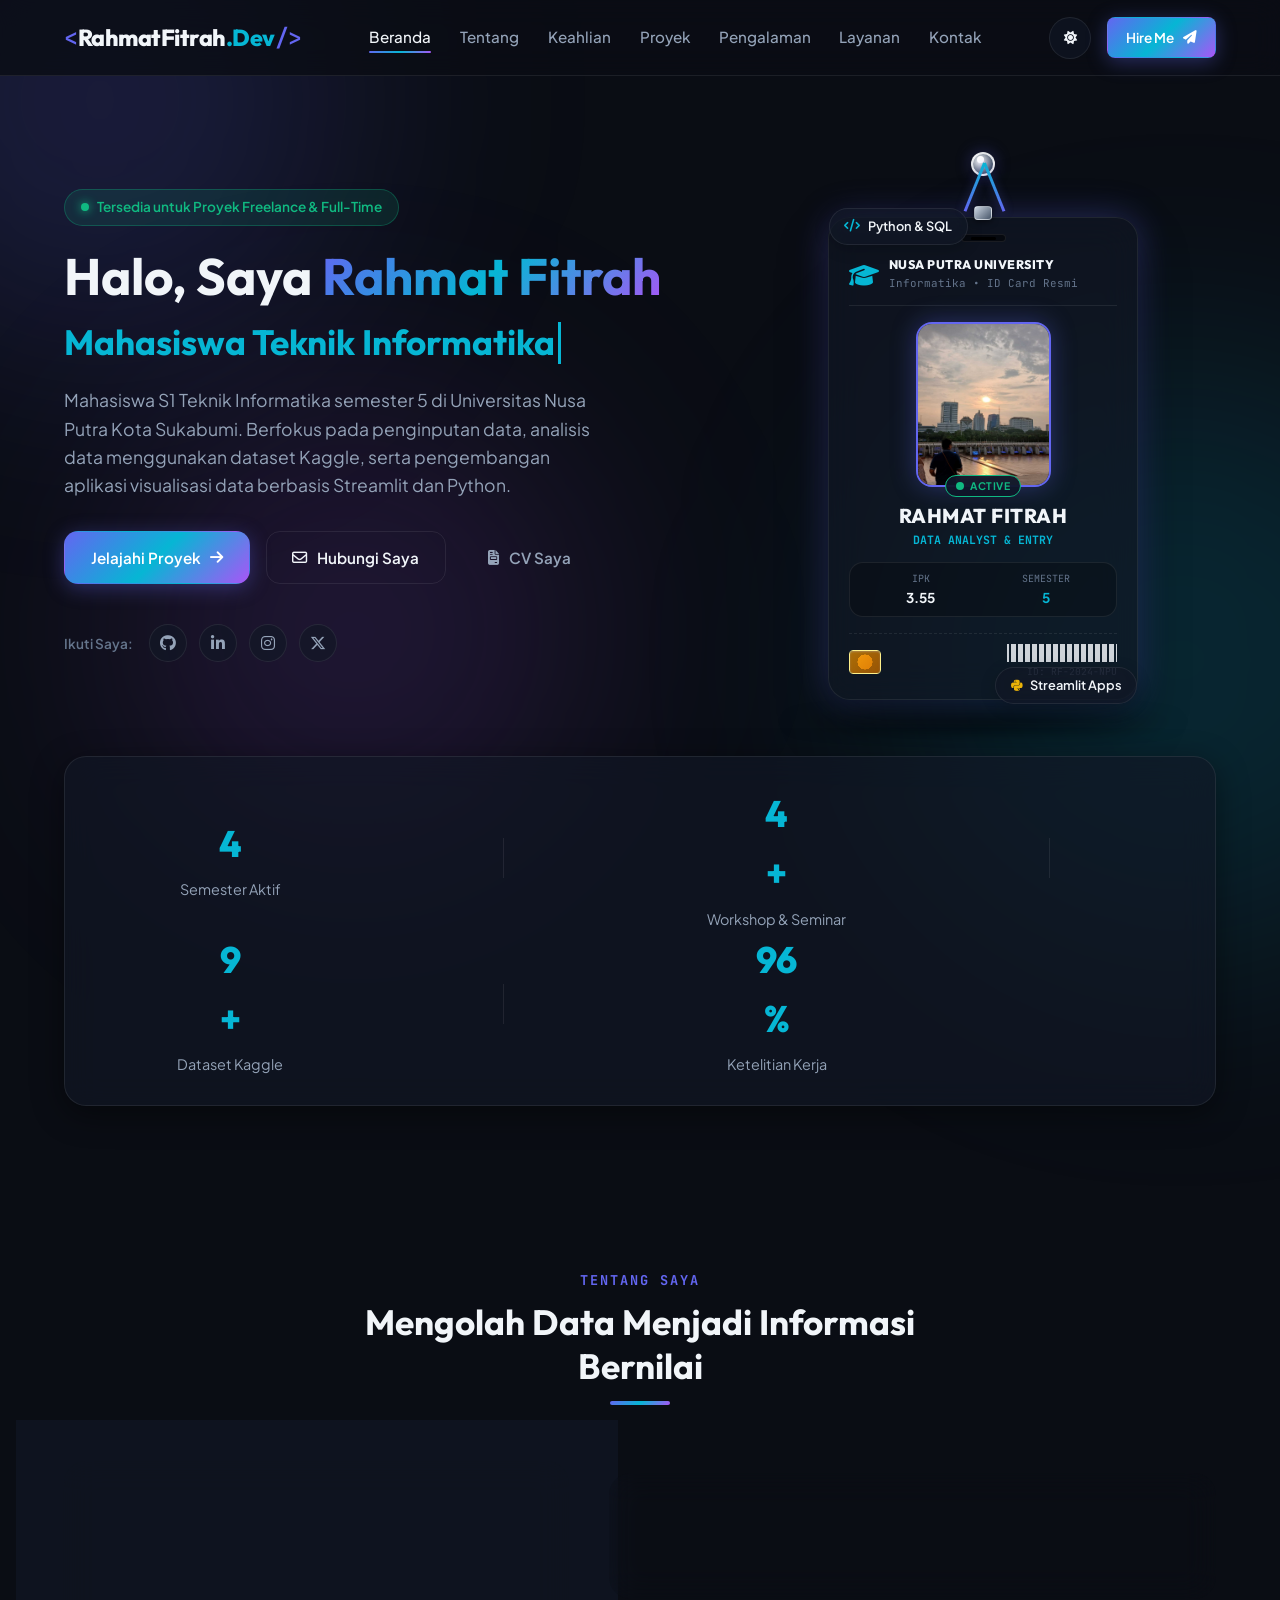
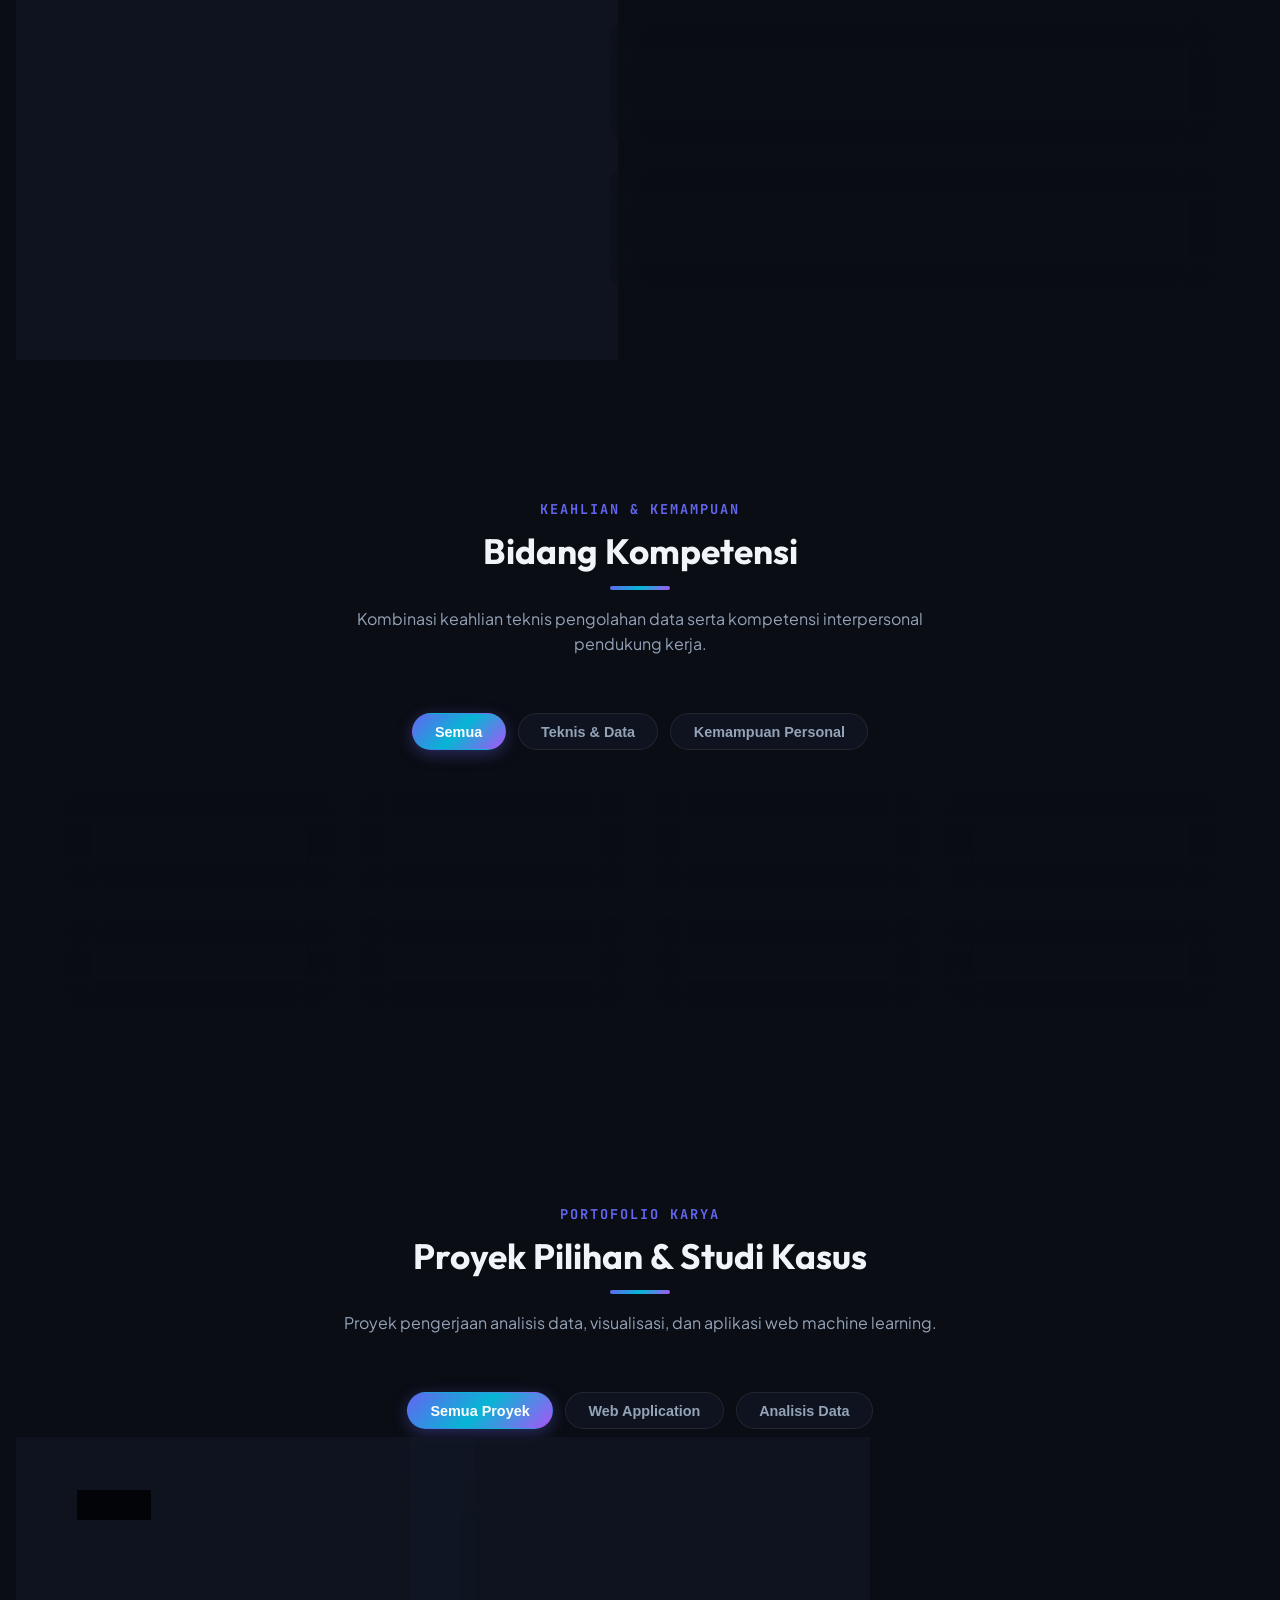
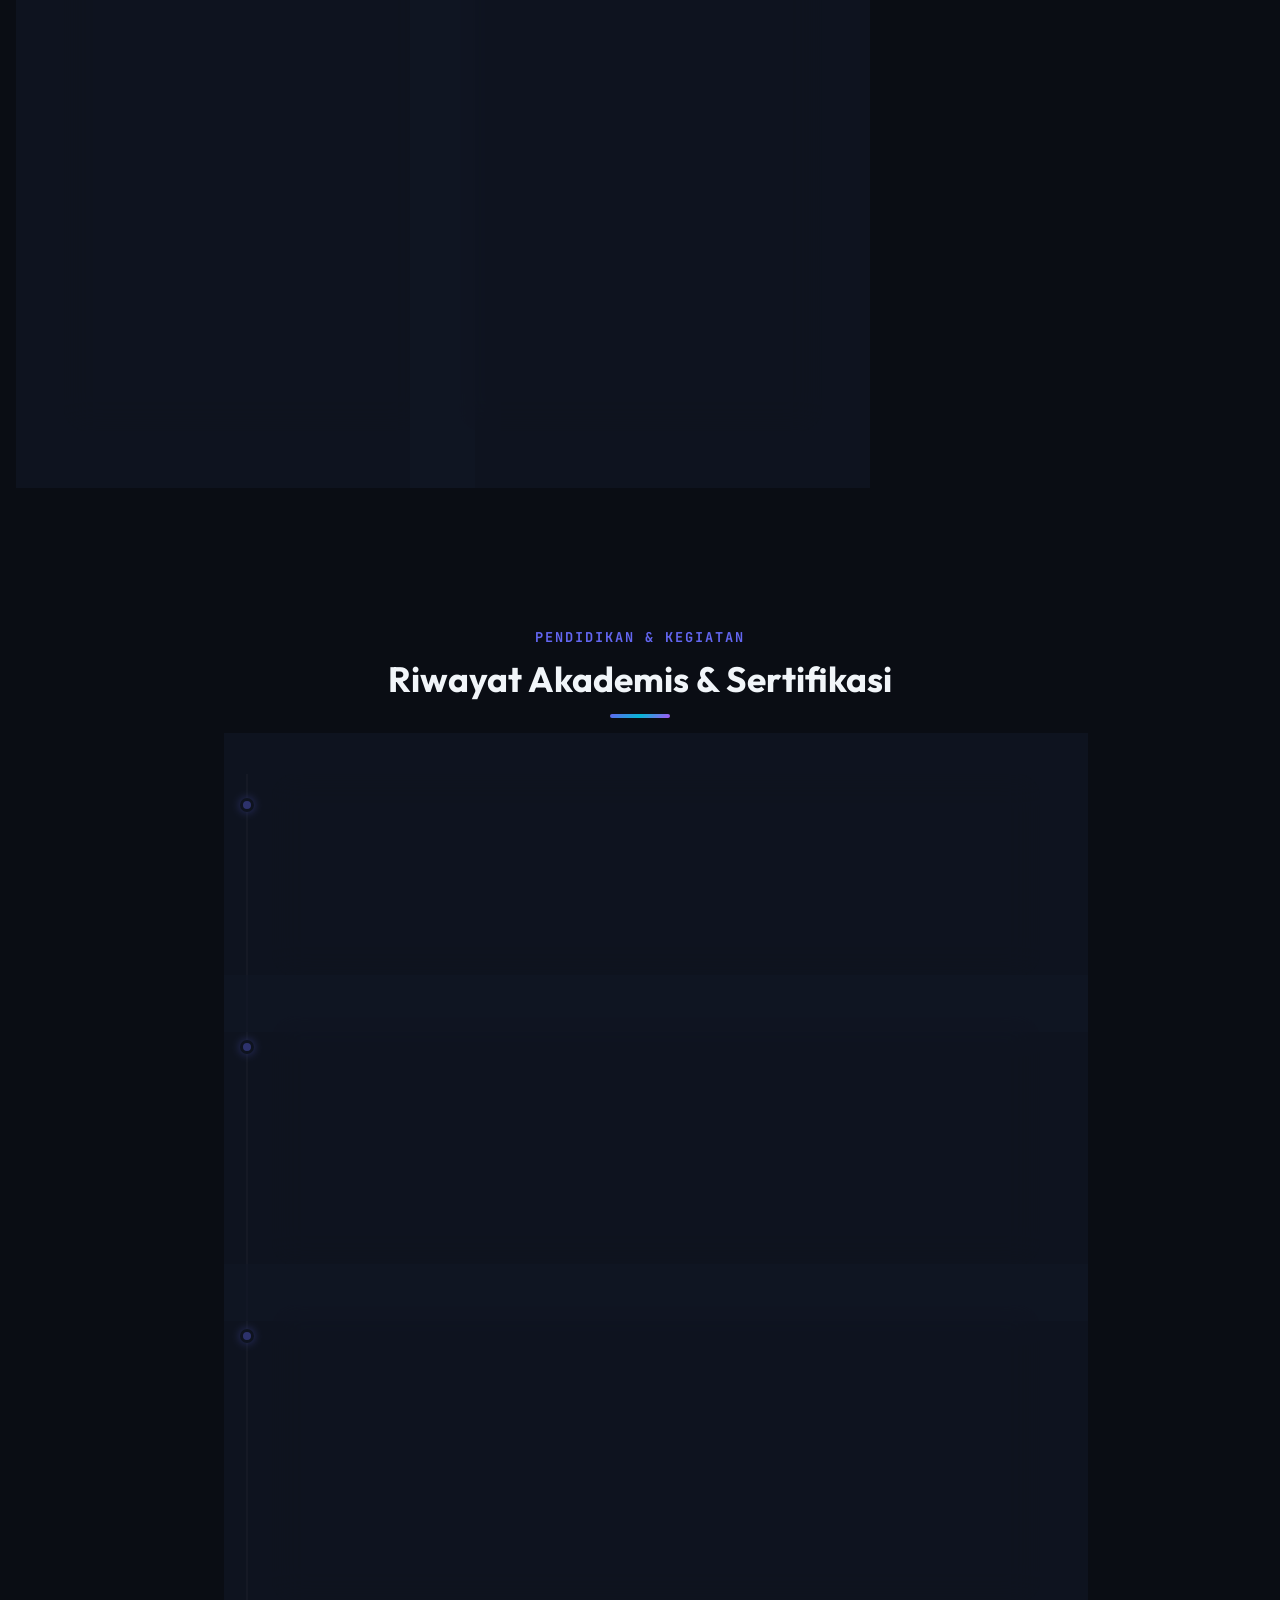
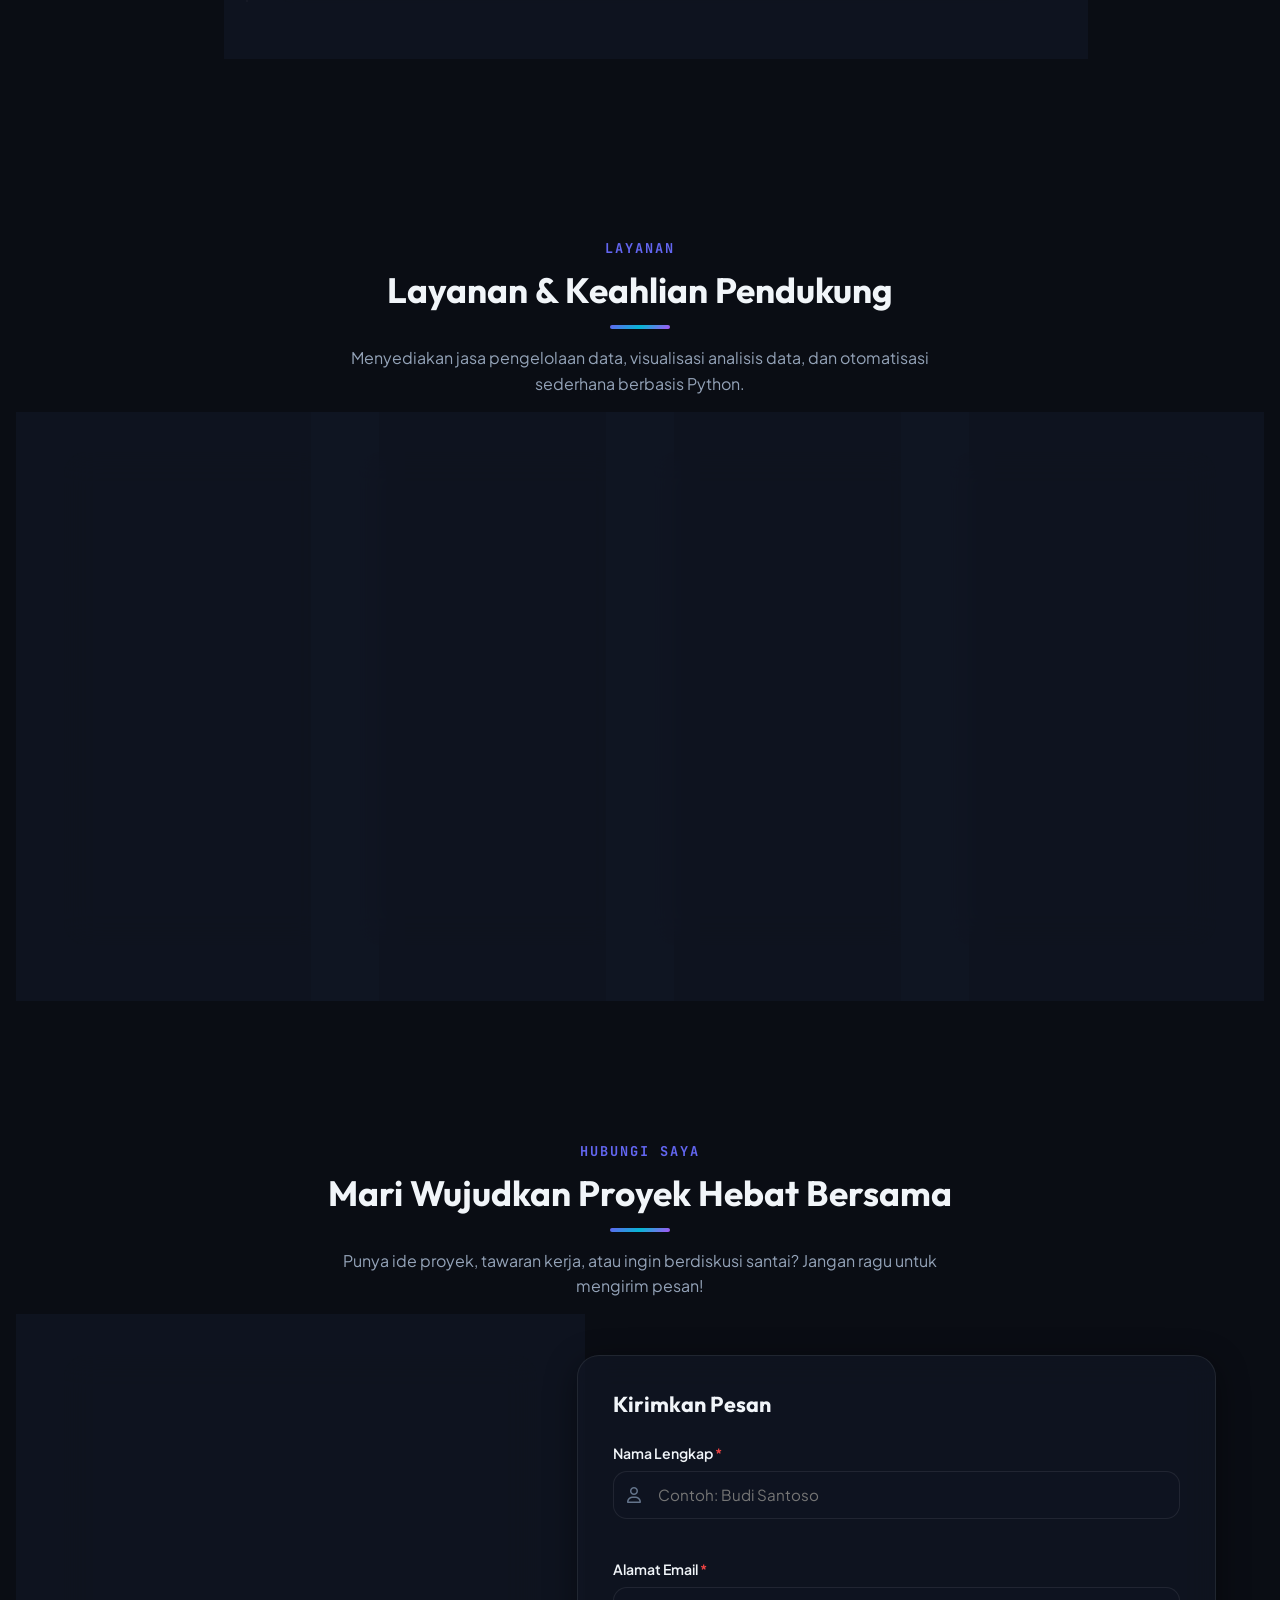
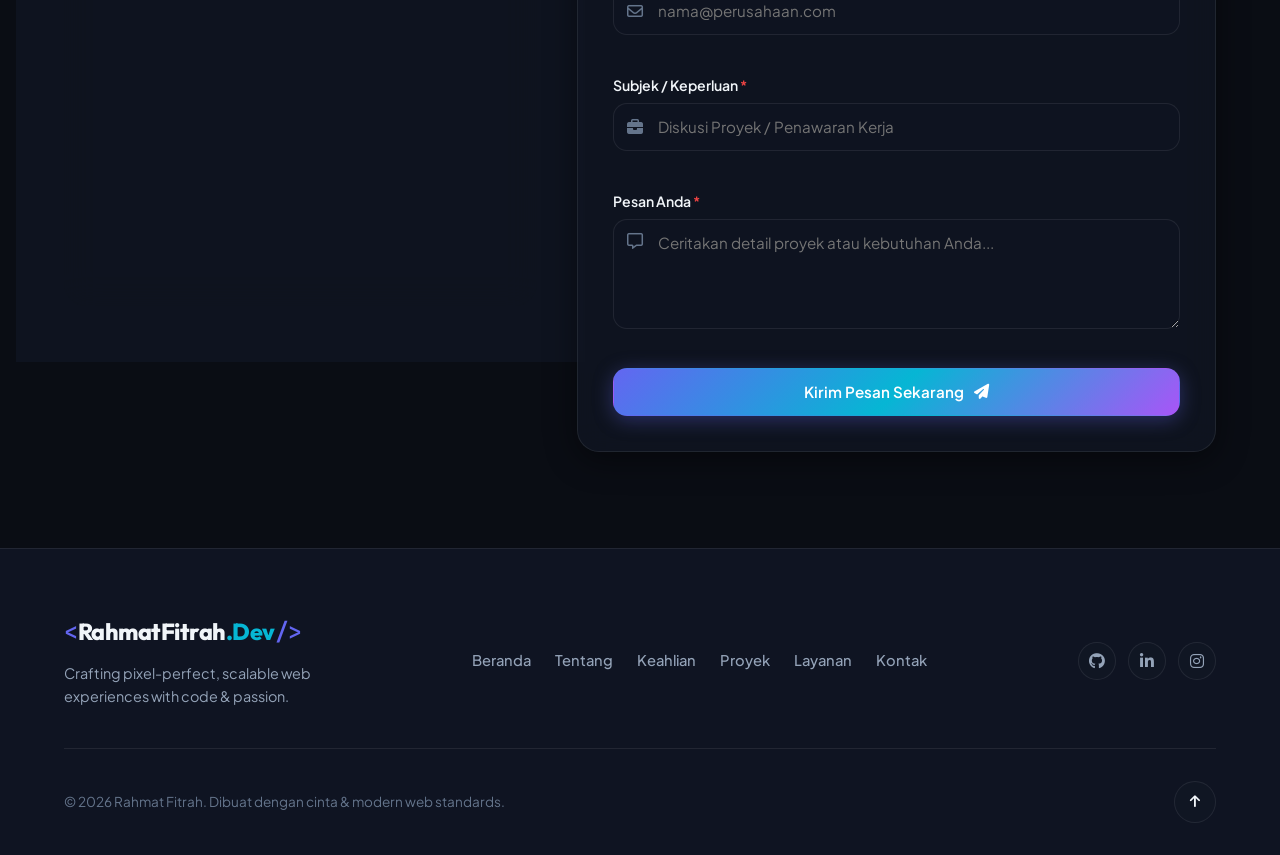
==== commit 58314853: "Add files via upload" ====
--- a/index.html
+++ b/index.html
@@ -176,7 +176,7 @@
                             <div class="id-photo-container">
                                 <div class="id-photo-frame">
                                     <img src="profile.jpg" alt="Foto Profil Rahmat Fitrah" class="id-photo"
-                                        onerror="if(!this.dataset.failed){this.dataset.failed='true'; this.src='C:/Users/hp/.gemini/antigravity-ide/brain/a08e01b6-5dd9-449c-a9bf-017bd9bfc502/.user_uploaded/media_1788163558546.jpg';} else {this.style.display='none'; this.nextElementSibling.style.display='flex';}">
+                                        onerror="this.style.display='none'; this.nextElementSibling.style.display='flex';">
                                     <div class="avatar-fallback" style="display:none;">
                                         <i class="fa-solid fa-user"></i>
                                     </div>
